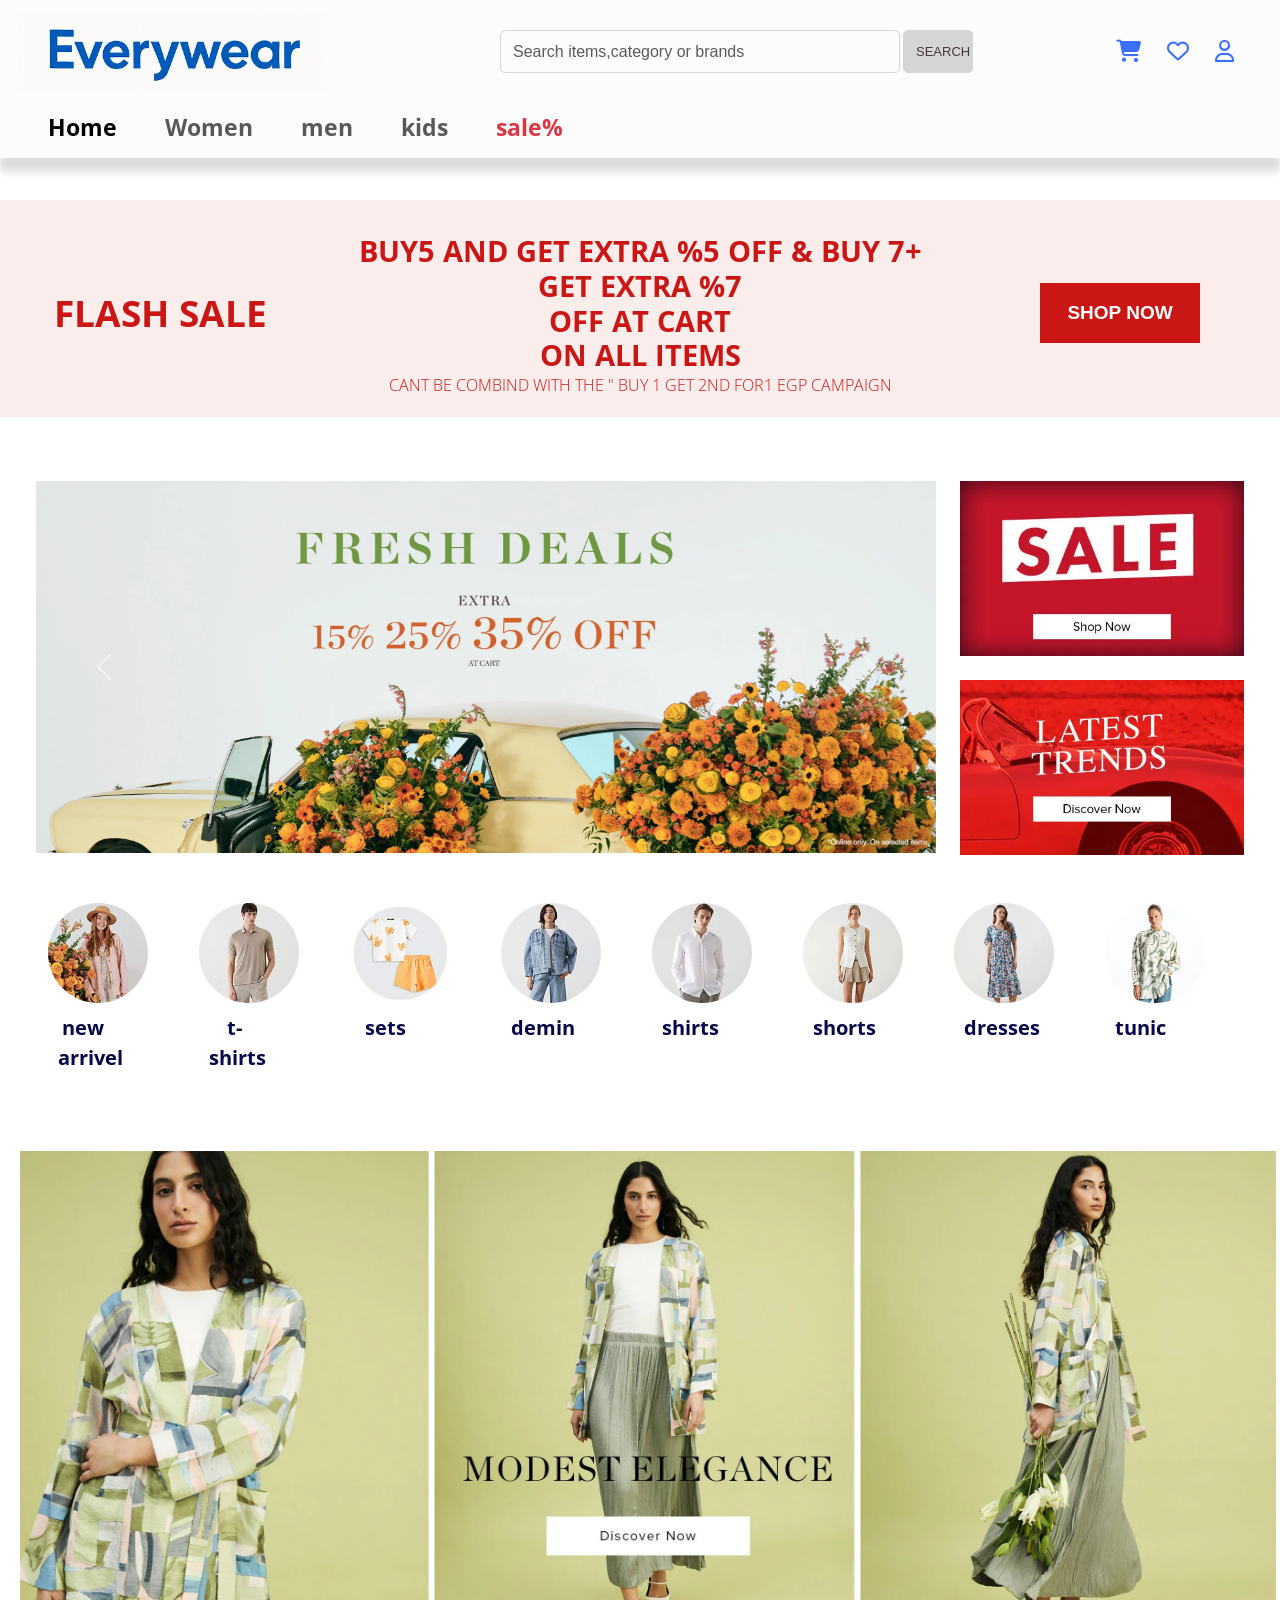
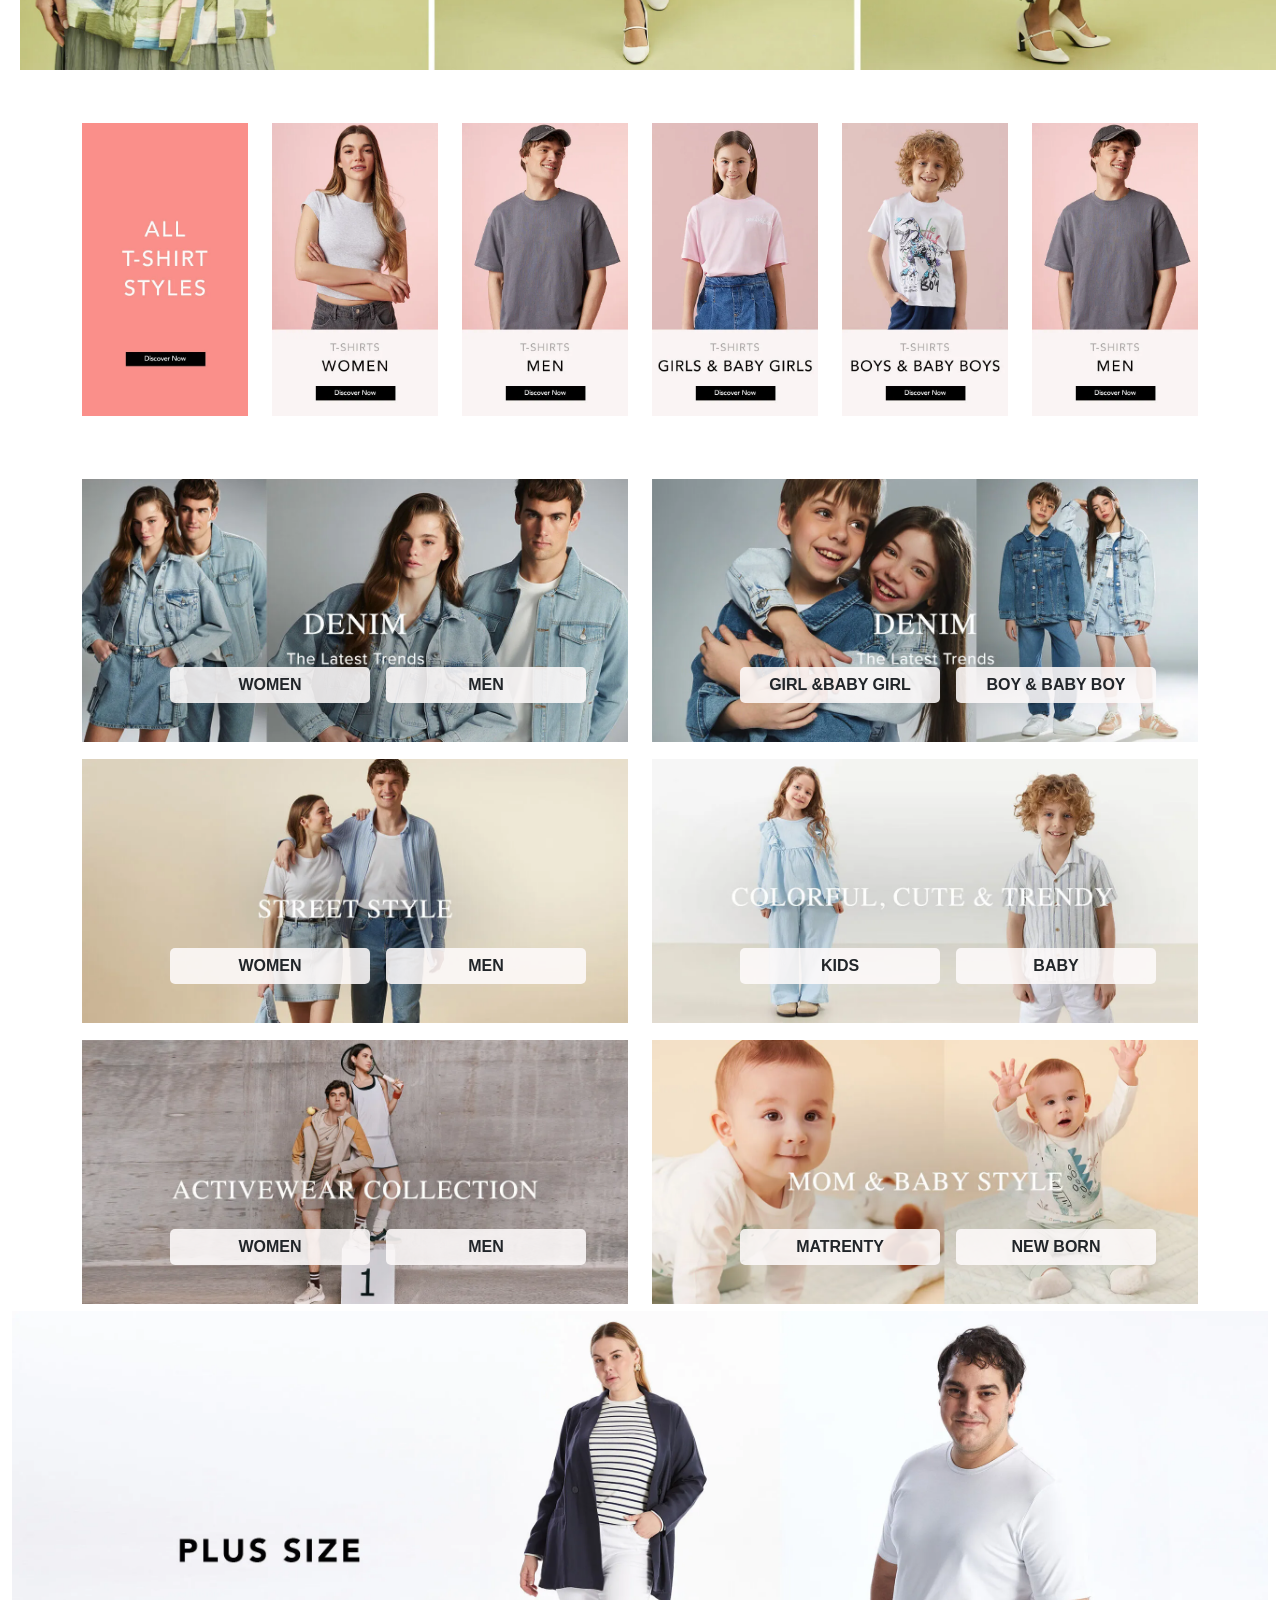
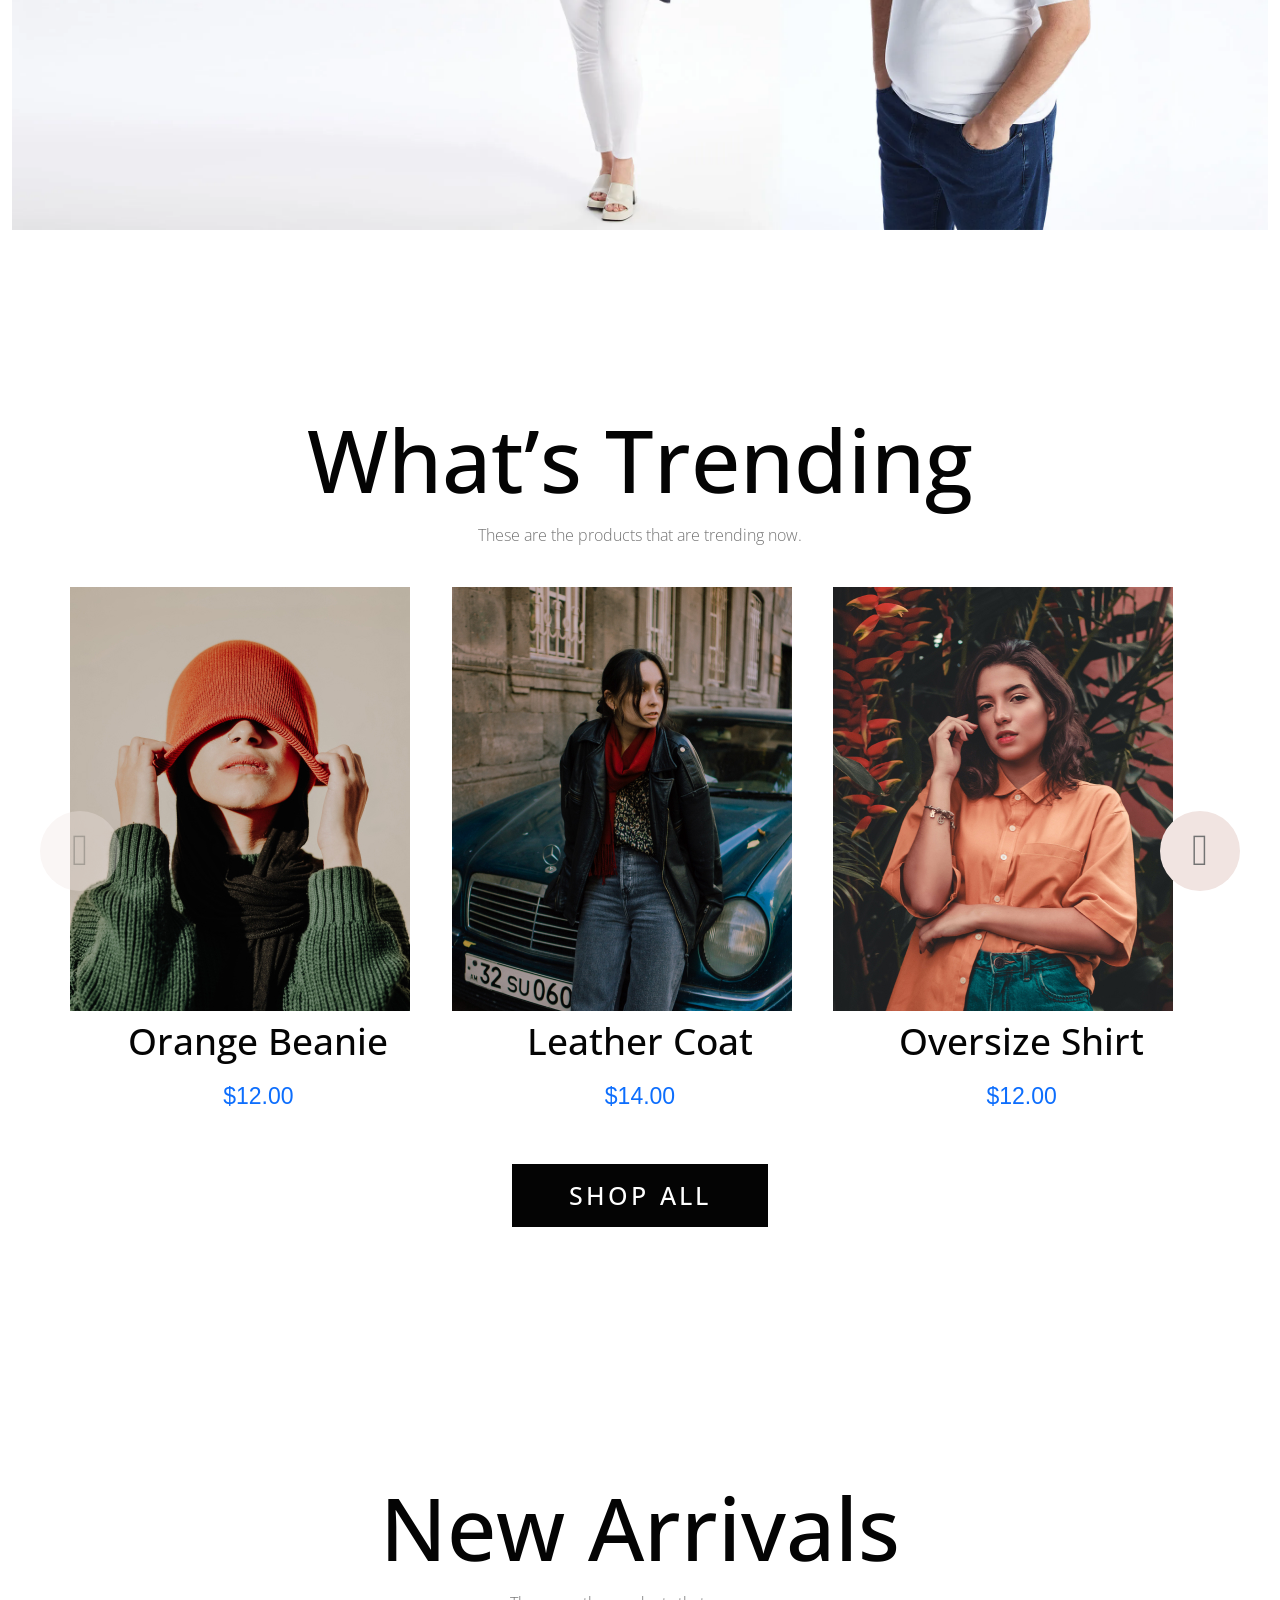
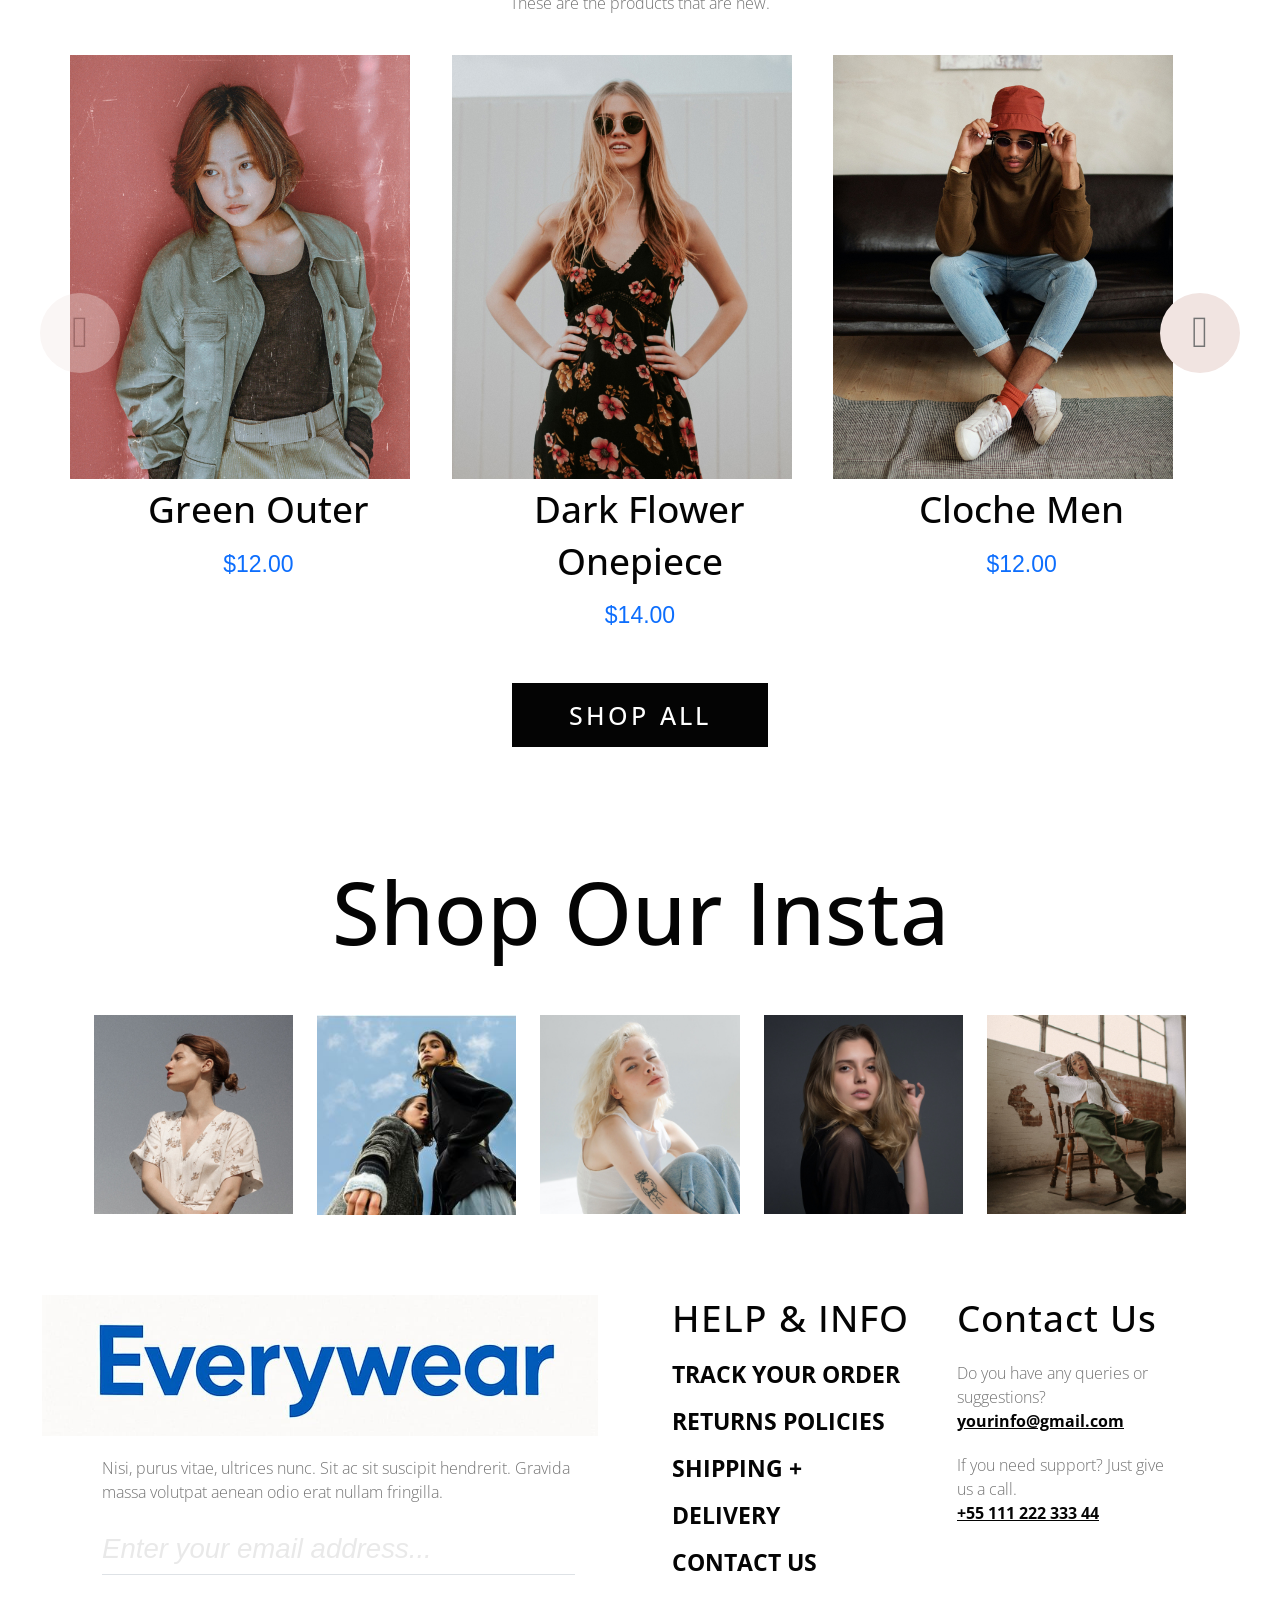
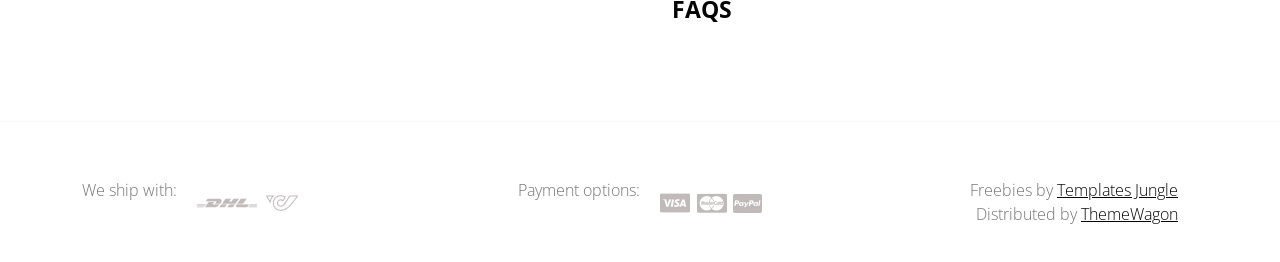
==== index.html @ fd51d0a9 "update" ====
<!DOCTYPE html>
<html lang="en">

<head>
  <title>Fashion Store</title>
  <meta charset="utf-8">
  <meta http-equiv="X-UA-Compatible" content="IE=edge">
  <meta name="viewport" content="width=device-width, initial-scale=1.0">
  <meta name="format-detection" content="telephone=no">
  <meta name="apple-mobile-web-app-capable" content="yes">
  <meta name="author" content="">
  <meta name="keywords" content="">
  <meta name="description" content="">
  <link rel="stylesheet" type="text/css" href="css/normalize.css">



  <link rel="stylesheet" type="text/css" href="css/vendor.css">
  <!--Bootstrap ================================================== -->
  <link href="https://cdn.jsdelivr.net/npm/bootstrap@5.3.0-alpha3/dist/css/bootstrap.min.css" rel="stylesheet"
    integrity="sha384-KK94CHFLLe+nY2dmCWGMq91rCGa5gtU4mk92HdvYe+M/SXH301p5ILy+dN9+nJOZ" crossorigin="anonymous">

  <link rel="stylesheet" type="text/css" href="style.css">
  <link rel="stylesheet" href="https://cdn.jsdelivr.net/npm/swiper@9/swiper-bundle.min.css" />
  <link rel="preconnect" href="https://fonts.googleapis.com">
  <link rel="preconnect" href="https://fonts.gstatic.com" crossorigin>
  <link href="https://fonts.googleapis.com/css?family=Noto%20Sans%20Georgian" rel="stylesheet">
  <link
    href="https://fonts.googleapis.com/css2?family=Open+Sans:ital,wght@0,400;0,600;0;1,400;1,600;1,&amp;display=swap"
    rel="stylesheet">
  <link rel="stylesheet" href="https://cdnjs.cloudflare.com/ajax/libs/font-awesome/6.4.0/css/all.min.css">
</head>

<body class="hompage bg-light">
  <!-- header -->
  <header class="fixed-top">
    <div class="header container-fluid p-0  ">
      <nav class="navbar  navbar-expand-lg navbar-light bg-light-subtle  ps-3 pe-3">
        <div class="container-fluid">
          <a class="navbar-brand w-25" href="index.html">
            <div class="logo   w-100 h-100">
              <img src="images/noralogo.jpeg" alt="">
            </div>
          </a>
          <form class=" d-none d-lg-flex">

            <input class="form-control me-5" type="search" placeholder="Search items,category or brands"
              aria-label="Search">
            <button class="btn search-btn" type="submit">Search</button>
          </form>
          <div class="d-flex icons-nav">
              <button class="btn" type="button">
                <i class="fa-solid fa-cart-shopping"></i></button>
              <button class="btn" type="button">
                <i class="fa-regular fa-heart"></i></button>
              <button class="btn" type="button">
                <i class="fa-regular fa-user"></i></button>
            </div>
        </div>
      </nav>
      <nav class="navbar navbar-expand-lg navbar-light bg-light-subtle pt-0 ps-4 shado">
        <div class="container-fluid">
          <button class="navbar-toggler" type="button" data-bs-toggle="collapse" data-bs-target="#navbarScroll"
            aria-controls="navbarScroll" aria-expanded="false" aria-label="Toggle navigation">
            <span class="navbar-toggler-icon"></span>
          </button>
          <div class="collapse navbar-collapse" id="navbarScroll">
            <ul class="navbar-nav ms-1 me-auto my-2 my-lg-0" style="--bs-scroll-height: 100px;">
              <li class="nav-item">
                <a class="nav-link active" aria-current="page" href="index.html">Home</a>
              </li>
              <li class="nav-item">
                <a class="nav-link" href="#">Women</a>
              </li>
              <li class="nav-item">
                <a class="nav-link" href="#">men</a>
              </li>
              <li class="nav-item">
                <a class="nav-link" href="#" tabindex="-1" aria-disabled="true">kids</a>
              </li>
              <li class="nav-item">
                <a class="nav-link text-danger" href="#">sale%</a>
              </li>
            </ul>
            </div>
            </div>
           
            
             </nav>
    </div>
  </header>
  <!-- br nav -->
  <!-- <div class="container-fluid d-flex p-4 pt-5 bg-light  "> </div> -->
  <!-- sale -->
  <section class="sale-section d-flex  ">
    <div class="container-fluid  text-danger justify-content-center  ">
      <div class="row ">
        <div class=" text-center  d-flex justify-content-center align-items-center col-md-3 col-sm-12">
          <h3 class="red fw-bold">FLASH SALE</h3>
        </div>
        <div class="text-center red text-uppercase   col-md-6 col-sm-12 text-sale">

          <p class="p-sale pt-4">buy5 and get extra %5 off & buy 7+ get extra %7 </p>
          <p class="p-sale">off at cart</p>
          <p class="p-sale">on all items</p>
          <p>cant be combind with the " buy 1 get 2nd for1 egp campaign</p>
        </div>
        <div class=" text-center d-flex justify-content-center  col-md-3 col-sm-12">
          <div class="d-flex align-items-center text-uppercase ">
            <button class="btn btn-sale width-25">shop now</button>
          </div>
        </div>
      </div>
    </div>
    </div>
  </section>
  <!-- br nav -->
  <div class="container-fluid d-flex p-4 pt-3 bg-light  "> </div>

  <!-- sale section -->
  <section class="m-4">
    <div class="container-fluid d-flex  justify-content-center">
      <div class="row">
        <div class="col-md-9 ">
          <div id="carouselExampleControls" class="carousel slide" data-bs-ride="carousel">
            <div class="carousel-inner">
              <div class="carousel-item active ">
                <img src="images/nora-sale.webp" class="d-block w-100 cover-sale" alt="...">
              </div>
              <div class="carousel-item">
                <img src="images/nora-sale-slider.webp" class="d-block w-100" alt="...">
              </div>
              <!-- 1 -->
              <div class="carousel-item">
                <img src="images/nora-slide-cover2.webp" class="d-block w-100" alt="...">
              </div>
              <div class="carousel-item">
                <img src="images/nora-slide-cover3.webp" class="d-block w-100" alt="...">
              </div>
              <div class="carousel-item">
                <img src="images/nora-slide-cover4.webp" class="d-block w-100" alt="...">
              </div>
              <div class="carousel-item">
                <img src="images/nora-slide-cover5.webp" class="d-block w-100" alt="...">
              </div>
              <div class="carousel-item">
                <img src="images/nora-slide-cover.webp" class="d-block w-100" alt="...">
              </div>
              <div class="carousel-item">
                <img src="images/nora-sale-slider.webp" class="d-block w-100" alt="...">
              </div>
              <!-- 1 -->
              <div class="carousel-item">
                <img src="images/nora-slider-sale3.webp" class="d-block w-100" alt="...">
              </div>
            </div>
            <button class="carousel-control-prev" type="button" data-bs-target="#carouselExampleControls"
              data-bs-slide="prev">
              <span class="carousel-control-prev-icon" aria-hidden="true"></span>
              <span class="visually-hidden">Previous</span>
            </button>
            <button class="carousel-control-next" type="button" data-bs-target="#carouselExampleControls"
              data-bs-slide="next">
              <span class="carousel-control-next-icon" aria-hidden="true"></span>
              <span class="visually-hidden">Next</span>
            </button>
          </div>
        </div>
        <div class="col-md-3">
          <div class="image-sale mb-4">
            <img src="images/nora-sale1.webp" alt="">
          </div>
          <div class="image-sale mt-3">
            <img src="images/nora-sale2.webp" alt="">
          </div>
        </div>
      </div>
    </div>
  </section>

  <!-- round section -->
  <section class="m-5">
    <div class="row sale-cover">
      <div class="col">
        <img src="images/new-arrival.webp" alt="">
        <p>new arrivel</p>
      </div>
      <div class="col"> <img src="images/t-shirts.webp" alt="">
        <p>t-shirts</p>
      </div>
      <div class="col"> <img src="images/sets.webp" alt="">
        <p>sets</p>
      </div>
      <div class="col"> <img src="images/demin.webp" alt="">
        <p>demin</p>
      </div>
      <div class="col"> <img src="images/shirts.webp" alt="">
        <p>shirts</p>
      </div>
      <div class="col"> <img src="images/shorts.webp" alt="">
        <p>shorts</p>
      </div>
      <div class="col"> <img src="images/dresses.webp" alt="">
        <p>dresses</p>
      </div>
      <div class="col"> <img src="images/tunics.webp" alt="">
        <p>tunic</p>
      </div>
    </div>

  </section>
  <!-- green section -->
  <div class="container-fluid m-2 ">
    <img src="images/green-girl.webp" alt="">
  </div>
  <!-- pink section -->
  <section class=" d-flex justify-content-center  m-5 mb-5 pink-section ">
    <div class="container justify-content-center ">
      <div class="row">
        <div class="col-lg-2 col-sm-6 ">
          <img src="images/pink1.webp" class="img-fluid" alt="image">
        </div>
        <div class="col-lg-2 col-sm-6 ">
          <img src="images/pink2.webp" class="img-fluid" alt="image">
        </div>

        <div class="col-lg-2 col-sm-6 ">
          <img src="images/pink3.webp" class="img-fluid" alt="image">
        </div>

        <div class="col-lg-2 col-sm-6 ">
          <img src="images/pink4.webp" class="img-fluid" alt="image">
        </div>

        <div class="col-lg-2 col-sm-6 ">
          <img src="images/pink5.webp" class="img-fluid" alt="image">
        </div>
        <div class="col-lg-2 col-sm-6 ">
          <img src="images/pink3.webp" class="img-fluid" alt="image">
        </div>
      </div>
    </div>
  </section>
  <!-- blue section -->
  <section class="blue">
    <div class="container">
      <div class="row">
        <div class="col-lg-6 col-md-12   ">

          <div class=" text-center justify-content-center ">
            <img src="images/blue.webp" alt="">
            <div class="d-flex text-center justify-content-center blue-btn ">
              <button class="btn m-2 text-dark btn-primary">women</button>
              <button class="btn m-2 text-dark btn-primary">men</button>
            </div>
          </div>
          <div class=" text-center justify-content-center ">
            <img src="images/blue3.webp" alt="">
            <div class="d-flex text-center justify-content-center blue-btn ">
              <button class="btn m-2 text-dark btn-primary">women</button>
              <button class="btn m-2 text-dark btn-primary">men</button>
            </div>
          </div>
          <div class=" text-center justify-content-center ">
            <img src="images/blue5.webp" alt="">
            <div class="d-flex text-center justify-content-center blue-btn ">
              <button class="btn m-2 text-dark btn-primary">women</button>
              <button class="btn m-2 text-dark btn-primary">men</button>
            </div>
          </div>
        </div>
        <div class="col-lg-6 col-md-12 ">
          <div class=" text-center justify-content-center ">
            <img src="images/blue2.webp" alt="">
            <div class="d-flex text-center justify-content-center blue-btn ">
              <button class="btn m-2 text-dark btn-primary">girl &baby girl</button>
              <button class="btn m-2 text-dark btn-primary">boy & baby boy</button>
            </div>
          </div>
          <div class=" text-center justify-content-center ">
            <img src="images/blue4.webp" alt="">
            <div class="d-flex text-center justify-content-center blue-btn ">
              <button class="btn m-2 text-dark btn-primary">kids</button>
              <button class="btn m-2 text-dark btn-primary">baby</button>
            </div>
          </div>
          <div class=" text-center justify-content-center ">
            <img src="images/blue6.webp" alt="">
            <div class="d-flex text-center justify-content-center blue-btn ">
              <button class="btn m-2 text-dark btn-primary">matrenty</button>
              <button class="btn m-2 text-dark btn-primary">new born</button>
            </div>
          </div>
        </div>
      </div>
    </div>
  </section>

  <!-- section 1 -->
  <section>
    <div class="container-fluid">
      <img src="images/nora-slide-cover3.webp" alt="">
    </div>
  </section>
  <!-- section 2 -->


  <!-- section 3 -->
  <section id="fashion-trending" class="product-store padding-large position-relative overflow-hidden">
    <div class="container mb-5">
      <div class="section-header text-center">
        <h2 class="section-title">What’s trending</h2>
        <p>These are the products that are trending now.</p>
      </div>
      <div class="row">
        <div class="swiper product-swiper">
          <div class="swiper-wrapper">
            <div class="swiper-slide">
              <div class="product-item position-relative">
                <div class="image-holder">
                  <img src="images/product-item1.jpg" alt="product-item" class="product-image">
                </div>
                <div class="cart-concern">
                  <div class="cart-button d-flex flex-wrap">
                    <div class="btn-left">
                      <a href="#" class="btn btn-medium btn-light">Add to Cart</a>
                    </div>
                    <button type="button" class="btn btn-light wishlist-btn">
                      <i class="icon icon-like"></i>
                    </button>
                    <button type="button" class="btn btn-light view-btn d-flex">
                      <i class="icon icon-crop"></i>
                    </button>
                  </div>
                </div>
                <div class="product-detail text-center">
                  <h3 class="product-title">
                    <a href="#">Orange beanie</a>
                  </h3>
                  <span class="item-price text-primary">$12.00</span>
                </div>
              </div>
            </div>
            <div class="swiper-slide">
              <div class="product-item position-relative">
                <div class="image-holder">
                  <img src="images/product-item2.jpg" alt="product-item" class="product-image">
                </div>
                <div class="cart-concern">
                  <div class="cart-button d-flex flex-wrap">
                    <div class="btn-left">
                      <a href="#" class="btn btn-medium btn-light">Add to Cart</a>
                    </div>
                    <button type="button" class="btn btn-light wishlist-btn">
                      <i class="icon icon-like"></i>
                    </button>
                    <button type="button" class="btn btn-light view-btn d-flex">
                      <i class="icon icon-crop"></i>
                    </button>
                  </div>
                </div>
                <div class="product-detail text-center">
                  <h3 class="product-title">
                    <a href="#">leather coat</a>
                  </h3>
                  <span class="item-price text-primary">$14.00</span>
                </div>
              </div>
            </div>
            <div class="swiper-slide">
              <div class="product-item position-relative">
                <div class="image-holder">
                  <img src="images/product-item3.jpg" alt="product-item" class="product-image">
                </div>
                <div class="cart-concern">
                  <div class="cart-button d-flex flex-wrap">
                    <div class="btn-left">
                      <a href="#" class="btn btn-medium btn-light">Add to Cart</a>
                    </div>
                    <button type="button" class="btn btn-light wishlist-btn">
                      <i class="icon icon-like"></i>
                    </button>
                    <button type="button" class="btn btn-light view-btn d-flex">
                      <i class="icon icon-crop"></i>
                    </button>
                  </div>
                </div>
                <div class="product-detail text-center">
                  <h3 class="product-title">
                    <a href="#">Oversize shirt</a>
                  </h3>
                  <span class="item-price text-primary">$12.00</span>
                </div>
              </div>
            </div>
            <div class="swiper-slide">
              <div class="product-item position-relative">
                <div class="image-holder">
                  <img src="images/product-item4.jpg" alt="product-item" class="product-image">
                </div>
                <div class="cart-concern">
                  <div class="cart-button d-flex flex-wrap">
                    <div class="btn-left">
                      <a href="#" class="btn btn-medium btn-light">Add to Cart</a>
                    </div>
                    <button type="button" class="btn btn-light wishlist-btn">
                      <i class="icon icon-like"></i>
                    </button>
                    <button type="button" class="btn btn-light view-btn d-flex">
                      <i class="icon icon-crop"></i>
                    </button>
                  </div>
                </div>
                <div class="product-detail text-center">
                  <h3 class="product-title">
                    <a href="#">Flora print dress</a>
                  </h3>
                  <span class="item-price text-primary">$14.00</span>
                </div>
              </div>
            </div>
            <div class="swiper-slide">
              <div class="product-item position-relative">
                <div class="image-holder">
                  <img src="images/product-item5.jpg" alt="product-item" class="product-image">
                </div>
                <div class="cart-concern">
                  <div class="cart-button d-flex flex-wrap">
                    <div class="btn-left">
                      <a href="#" class="btn btn-medium btn-light">Add to Cart</a>
                    </div>
                    <button type="button" class="btn btn-light wishlist-btn">
                      <i class="icon icon-like"></i>
                    </button>
                    <button type="button" class="btn btn-light view-btn d-flex">
                      <i class="icon icon-crop"></i>
                    </button>
                  </div>
                </div>
                <div class="product-detail text-center">
                  <h3 class="product-title">
                    <a href="#">Green outer</a>
                  </h3>
                  <span class="item-price text-primary">$16.00</span>
                </div>
              </div>
            </div>
          </div>
        </div>
        <div class="swiper-button swiper-button-next"></div>
        <div class="swiper-button swiper-button-prev"></div>
        <div class="btn-center">
          <a href="shop.html" class="btn btn-medium btn-black">Shop All</a>
        </div>
      </div>
    </div>
    <div class="swiper-pagination"></div>
  </section>

  <section id="new-arrivals" class="product-store  position-relative overflow-hidden">
    <div class="container mt-5 mb-5">
      <div class="section-header text-center">
        <h2 class="section-title">New Arrivals</h2>
        <p>These are the products that are new.</p>
      </div>
      <div class="row">
        <div class="swiper product-swiper">
          <div class="swiper-wrapper">
            <div class="swiper-slide">
              <div class="product-item position-relative">
                <div class="image-holder">
                  <img src="images/product-item5.jpg" alt="product-item" class="product-image">
                </div>
                <div class="cart-concern">
                  <div class="cart-button d-flex flex-wrap">
                    <div class="btn-left">
                      <a href="#" class="btn btn-medium btn-light">Add to Cart</a>
                    </div>
                    <button type="button" class="btn btn-light wishlist-btn">
                      <i class="icon icon-like"></i>
                    </button>
                    <button type="button" class="btn btn-light view-btn 
                          d-flex">
                      <i class="icon icon-crop"></i>
                    </button>
                  </div>
                </div>
                <div class="product-detail text-center">
                  <h3 class="product-title">
                    <a href="#">Green Outer</a>
                  </h3>
                  <span class="item-price text-primary">$12.00</span>
                </div>
              </div>
            </div>
            <div class="swiper-slide">
              <div class="product-item position-relative">
                <div class="image-holder">
                  <img src="images/product-item6.jpg" alt="product-item" class="product-image">
                </div>
                <div class="cart-concern">
                  <div class="cart-button d-flex flex-wrap">
                    <div class="btn-left">
                      <a href="#" class="btn btn-medium btn-light">Add to Cart</a>
                    </div>
                    <button type="button" class="btn btn-light wishlist-btn">
                      <i class="icon icon-like"></i>
                    </button>
                    <button type="button" class="btn btn-light view-btn 
                          d-flex">
                      <i class="icon icon-crop"></i>
                    </button>
                  </div>
                </div>
                <div class="product-detail text-center">
                  <h3 class="product-title">
                    <a href="#">Dark Flower Onepiece</a>
                  </h3>
                  <span class="item-price text-primary">$14.00</span>
                </div>
              </div>
            </div>
            <div class="swiper-slide">
              <div class="product-item position-relative">
                <div class="image-holder">
                  <img src="images/product-item7.jpg" alt="product-item" class="product-image">
                </div>
                <div class="cart-concern">
                  <div class="cart-button d-flex flex-wrap">
                    <div class="btn-left">
                      <a href="#" class="btn btn-medium btn-light">Add to Cart</a>
                    </div>
                    <button type="button" class="btn btn-light wishlist-btn">
                      <i class="icon icon-like"></i>
                    </button>
                    <button type="button" class="btn btn-light view-btn 
                          d-flex">
                      <i class="icon icon-crop"></i>
                    </button>
                  </div>
                </div>
                <div class="product-detail text-center">
                  <h3 class="product-title">
                    <a href="#">Cloche Men</a>
                  </h3>
                  <span class="item-price text-primary">$12.00</span>
                </div>
              </div>
            </div>
            <div class="swiper-slide">
              <div class="product-item position-relative">
                <div class="image-holder">
                  <img src="images/product-item8.jpg" alt="product-item" class="product-image">
                </div>
                <div class="cart-concern">
                  <div class="cart-button d-flex flex-wrap">
                    <div class="btn-left">
                      <a href="#" class="btn btn-medium btn-light">Add to Cart</a>
                    </div>
                    <button type="button" class="btn btn-light wishlist-btn">
                      <i class="icon icon-like"></i>
                    </button>
                    <button type="button" class="btn btn-light view-btn 
                          d-flex">
                      <i class="icon icon-crop"></i>
                    </button>
                  </div>
                </div>
                <div class="product-detail text-center">
                  <h3 class="product-title">
                    <a href="#">Rawcut Outer</a>
                  </h3>
                  <span class="item-price text-primary">$14.00</span>
                </div>
              </div>
            </div>
            <div class="swiper-slide">
              <div class="product-item position-relative">
                <div class="image-holder">
                  <img src="images/product-item5.jpg" alt="product-item" class="product-image">
                </div>
                <div class="cart-concern">
                  <div class="cart-button d-flex flex-wrap">
                    <div class="btn-left">
                      <a href="#" class="btn btn-medium btn-light">Add to Cart</a>
                    </div>
                    <button type="button" class="btn btn-light wishlist-btn">
                      <i class="icon icon-like"></i>
                    </button>
                    <button type="button" class="btn btn-light view-btn 
                          d-flex">
                      <i class="icon icon-crop"></i>
                    </button>
                  </div>
                </div>
                <div class="product-detail text-center">
                  <h3 class="product-title">
                    <a href="#">Green outer</a>
                  </h3>
                  <span class="item-price text-primary">$16.00</span>
                </div>
              </div>
            </div>
          </div>
        </div>
        <div class="swiper-button swiper-button-next"></div>
        <div class="swiper-button swiper-button-prev"></div>
        <div class="btn-center">
          <a href="#" class="btn btn-medium btn-black">Shop All</a>
        </div>
      </div>
    </div>
    <div class="swiper-pagination1"></div>
  </section>
  <section id="instagram" class="overflow-hidden">
    <div class="container mt-5">
      <div class="row">
        <div class="section-header text-center">
          <h2 class="section-title">Shop our insta</h2>
        </div>
        <div class="row d-flex flex-wrap m-auto">
          <figure class=" col instagram-item magnific position-relative">
            <a href="#" class="">
              <img src="images/insta-item1.jpg" alt="instagram" class="insta-image">
              <div class="icon-overlay d-flex justify-content-center">
                <i class="icon icon-instagram1"></i>
              </div>
            </a>
          </figure>
          <figure class=" col instagram-item magnific position-relative">
            <a href="#" class="">
              <img src="images/insta-item2.JPG" alt="instagram" class="insta-image">
              <div class="icon-overlay d-flex justify-content-center">
                <i class="icon icon-instagram1"></i>
              </div>
            </a>
          </figure>
          <figure class=" col instagram-item magnific position-relative">
            <a href="#" class="">
              <img src="images/insta-item3.jpg" alt="instagram" class="insta-image">
              <div class="icon-overlay d-flex justify-content-center">
                <i class="icon icon-instagram1"></i>
              </div>
            </a>
          </figure>
          <figure class=" col instagram-item magnific position-relative">
            <a href="#" class="">
              <img src="images/insta-item4.jpg" alt="instagram" class="insta-image">
              <div class="icon-overlay d-flex justify-content-center">
                <i class="icon icon-instagram1"></i>
              </div>
            </a>
          </figure>
          <figure class=" col instagram-item magnific position-relative">
            <a href="#" class="">
              <img src="images/insta-item5.jpg" alt="instagram" class="insta-image">
              <div class="icon-overlay d-flex justify-content-center">
                <i class="icon icon-instagram1"></i>
              </div>
            </a>
          </figure>
        </div>
      </div>
    </div>
  </section>
  <footer id="footer" class="overflow-hidden">
    <div class="container mt-5">
      <div class="row">
        <div class="footer-top-area">
          <div class="row d-flex flex-wrap justify-content-between">
            <div class="col-lg-6 col-sm-6">
              <div class="footer-menu menu-001">
                <div class=" logo-footer">
                  <img src="images/noralogo.jpeg" class=" logo-footer" alt="logo">
                </div>
                <p>Nisi, purus vitae, ultrices nunc. Sit ac sit suscipit hendrerit. Gravida massa volutpat aenean odio
                  erat nullam fringilla.</p>
                <div
                  class="newsletter-button d-flex flex-wrap align-items-center justify-content-between border-bottom widget-menu">
                  <input type="text" name="Subscribe" placeholder="Enter your email address...">
                  <a href="#">
                    <i class="icon icon-send"></i>
                  </a>
                </div>
                <div class="social-links">
                  <ul class="d-flex list-unstyled">
                    <li>
                      <a href="#">
                        <i class="icon icon-facebook"></i>
                      </a>
                    </li>
                    <li>
                      <a href="#">
                        <i class="icon icon-twitter"></i>
                      </a>
                    </li>
                    <li>
                      <a href="#">
                        <i class="icon icon-instagram1"></i>
                      </a>
                    </li>
                    <li>
                      <a href="#">
                        <i class="icon icon-youtube"></i>
                      </a>
                    </li>
                    <li>
                      <a href="#">
                        <i class="icon icon-behance"></i>
                      </a>
                    </li>
                  </ul>
                </div>
              </div>
            </div>
            <div class="col-lg-3 col-sm-6">
              <div class="footer-menu text-uppercase menu-003">
                <h5 class="widget-title">Help & Info</h5>
                <ul class="menu-list list-unstyled">
                  <li class="menu-item">
                    <a href="#">Track Your Order</a>
                  </li>
                  <li class="menu-item">
                    <a href="#">Returns Policies</a>
                  </li>
                  <li class="menu-item">
                    <a href="#">Shipping + Delivery</a>
                  </li>
                  <li class="menu-item">
                    <a href="#">Contact Us</a>
                  </li>
                  <li class="menu-item">
                    <a href="#">Faqs</a>
                  </li>
                </ul>
              </div>
            </div>
            <div class="col-lg-3 col-sm-6">
              <div class="footer-menu contact-item menu-004">
                <h5 class="widget-title">Contact Us</h5>
                <p>Do you have any queries or suggestions? <a href="mailto:">yourinfo@gmail.com</a>
                </p>
                <p>If you need support? Just give us a call. <a href="">+55 111 222 333 44</a>
                </p>
              </div>
            </div>
          </div>
        </div>
      </div>
    </div>
    <hr>
  </footer>
  <div id="footer-bottom">
    <div class="container">
      <div class="row d-flex flex-wrap justify-content-between mb-3">
        <div class="col-md-4 col-sm-6">
          <div class="Shipping d-flex">
            <p>We ship with:</p>
            <div class="card-wrap">
              <img src="images/dhl.png" alt="visa">
              <img src="images/shippingcard.png" alt="mastercard">
            </div>
          </div>
        </div>
        <div class="col-md-4 col-sm-6">
          <div class="payment-method d-flex justify-content-md-center">
            <p>Payment options:</p>
            <div class="card-wrap">
              <img src="images/visa.jpg" alt="visa">
              <img src="images/mastercard.jpg" alt="mastercard">
              <img src="images/paypal.jpg" alt="paypal">
            </div>
          </div>
        </div>
        <div class="col-md-4 col-sm-6">
          <div class="copyright text-md-end">
            <p>Freebies by <a href="https://templatesjungle.com/"> <u>Templates Jungle</u><br> </a> Distributed by <a
                href="https://themewagon.com"> <u>ThemeWagon</u></a>
            </p>
          </div>
        </div>
      </div>
    </div>
  </div>


  <!-- script ================================================== -->
  <script src="js/jquery-1.11.0.min.js"></script>
  <script src="js/plugins.js"></script>
  <script src="js/script.js"></script>

  <!-- Bootstarp script ================================================== -->
  <script src="https://cdn.jsdelivr.net/npm/bootstrap@5.3.0-alpha3/dist/js/bootstrap.bundle.min.js"
    integrity="sha384-ENjdO4Dr2bkBIFxQpeoTz1HIcje39Wm4jDKdf19U8gI4ddQ3GYNS7NTKfAdVQSZe"
    crossorigin="anonymous"></script>

  <!-- <script src="https://code.jquery.com/jquery-3.5.1.slim.min.js" integrity="sha384-DfXdz2htPH0lsSSs5nCTpuj/zy4C+OGpamoFVy38MVBnE+IbbVYUew+OrCXaRkfj" crossorigin="anonymous"></script> -->
  <!-- <script src="https://cdn.jsdelivr.net/npm/bootstrap@4.5.3/dist/js/bootstrap.bundle.min.js" integrity="sha384-ho+j7jyWK8fNQe+A12Hb8AhRq26LrZ/JpcUGGOn+Y7RsweNrtN/tE3MoK7ZeZDyx" crossorigin="anonymous"></script> -->

  <script src="https://cdn.jsdelivr.net/npm/swiper/swiper-bundle.min.js"></script>


</body>

</html>
---- style.css ----
/*
Theme Name: Swanky Fashion Store
Theme URI: https://mokshastudio.com/
Author: 
Author URI: https://mokshastudio.com/
Description: Swanky Fashion Store is specially designed product packaged for Swanky Fashion Store by .
Version: 1.1
*/

/*--------------------------------------------------------------
This is main CSS file that contains custom style rules used in this template
--------------------------------------------------------------*/

/*------------------------------------*\
    Table of contents
\*------------------------------------*/

/*------------------------------------------------

CSS STRUCTURE:

1. VARIABLES

2. GENERAL TYPOGRAPHY
  2.1 General Styles
  2.2 Floating & Alignment
  2.3 Forms
  2.4 Lists
  2.5 Code
  2.6 Tables
  2.7 Spacing
  2.8 Utilities
  2.9 Misc
  2.10 Buttons
    - Button Sizes
    - Button Shapes
    - Button Color Scheme
    - Button Aligns
  2.11 Images
    - Image Hover Effects
  2.12 Section
    - Hero Section
    - Section Title
    - Section Paddings
    - Section Margins
    - Section Bg Colors
    - Content colors

3. EXTENDED TYPOGRAPHY
  3.1 Blockquote / Pullquote
  3.3 Text Highlights

4. CONTENT ELEMENTS
  4.1 Tabs
  4.2 Accordions
  4.3 Member Grid
  4.4 Product Grid

5. BLOG STYLES
  5.1 Blog Single Post
  5.2 About Author
  5.3 Comments List
  5.4 Comments Form

6. Grid Layout

7. SITE STRUCTURE
  7.1 Preloader
  7.2 Header
    - Logo
    - Header Menu
    - Nav Sidebar
  7.3 Billboard
  7.4 Icon Box Section
  7.5 Categories Section
  7.6 Feature Collection Section
  7.7 Special Ornaments Section
  7.8 About Us Section
  7.9 Special Offer Section
  7.10 Latest Blogs Section
  7.11 Testimonials Section
  7.12 Footer
    - Footer Top
    - Footer Bottom

    
/*--------------------------------------------------------------
/** 1. VARIABLES
--------------------------------------------------------------*/
:root {
  /* widths for rows and containers
     */
  --header-height: 160px;
  --header-height-min: 80px;
}

/* on mobile devices below 600px
 */
@media screen and (max-width: 600px) {
  :root {
    --header-height: 100px;
    --header-height-min: 80px;
  }
}

@media (min-width: 1400px) {

  .container,
  .container-lg,
  .container-md,
  .container-sm,
  .container-xl,
  .container-xxl {
    max-width: 1400px;
  }
}


/* Theme Colors */
:root {
  --accent-color: rgba(241, 228, 225, 1);
  --accent-dim-color: #E5D8D5;
  --accent-lighted-color: rgba(241, 228, 225, 0.5);
  --accent-lit-color: #F6ECEA;
  --dark-grey-color: #737373;
  --dark-color: #040404;
  --grey-color: #A9A09E;
  --light-color: #fff;
  --primary-color: #EC6C5A;
  --primary-lighted-color: rgba(246, 236, 234, 0.9);
  --swiper-theme-color: #EC6C5A !important;
}

/* Fonts */
:root {

  --body-font: "Open Sans", sans-serif;
  --heading-font: "Open Sans", sans-serif;
  ;
}


/*----------------------------------------------*/
/* 2 GENERAL TYPOGRAPHY */
/*----------------------------------------------*/

/* 2.1 General Styles
/*----------------------------------------------*/
*,
*::before,
*::after {
  -webkit-box-sizing: border-box;
  -moz-box-sizing: border-box;
  box-sizing: border-box;
}

html {
  box-sizing: border-box;
}

body {
  font-family: "Roboto", sans-serif;
  font-size: 23px;
  font-weight: lighter;
  line-height: 2;
  color: var(--dark-grey-color);
  margin: 0;
}

body.no-scroll {
  overflow: hidden;
}

a {
  color: var(--dark-color);
  text-decoration: none;
  transition: 0.3s color ease-out;
}

a.light {
  color: var(--light-color);
}

a:hover {
  text-decoration: none;
  color: blue;
}

ul,
ol {
  margin-top: 0;
  margin-bottom: 10px;
  margin-left: 0;
}

ul ul,
ol ul,
ul ol,
ol ol {
  margin-top: 5px;
  margin-bottom: 0;
}

ul li,
ol li {
  margin-bottom: 0px;
  outline: 0;
}

ul li.active a {
  color: var(--dark-color);
}

ul li:last-child,
ol li:last-child {
  margin-bottom: 0;
}

dl {
  margin-top: 0;
  margin-bottom: 2rem;
}

dt,
dd {
  line-height: 1.42857143;
}

dt {
  font-weight: bold;
}

dd {
  margin-left: 0;
}

button,
input,
select,
textarea {
  font-family: inherit;
  font-size: inherit;
  line-height: inherit;
  outline: 0;
}

figure {
  margin: 0;
}

img {
  display: inline-block;
  border: 0;
  max-width: 100%;
  height: auto;
  vertical-align: middle;
}

::selection {
  background: var(--primary-color);
  color: var(--light-color);
  text-shadow: none;
}

::-moz-selection {
  background: var(--primary-color);
  color: var(--light-color);
  text-shadow: none;
}

/* image align */
figure.align-right {
  margin: 30px 0 30px 30px;
}

/* Typography */
/*----------------------------------------------*/

h1,
.h1,
h2,
.h2,
h3,
.h3,
h4,
.h4,
h5,
.h5,
h6,
.h6 {
  font-family: var(--heading-font);
  color: var(--dark-color);
  line-height: 1.2;
}

h1.light,
.h1,
h2.light,
.h2,
h3.light,
.h3,
h4.light,
.h4,
h5.light,
.h5,
h6.light,
.h6 {
  color: var(--light-color);
}

h1,
h2,
h3 {
  margin: 25px 0;
  text-transform: capitalize;
}

h5,
h6 {
  letter-spacing: 1px;
}

h1,
.h1 {
  font-size: 3.5em;
  line-height: 1.4;
}

h2,
.h2 {
  font-size: 2.0em;
  line-height: 1.4;
}

h3,
.h3 {
  font-size: 1.6em;
  line-height: 1.4;
}

h4,
.h4 {
  font-size: 1.1em;
  line-height: 1.4;
}

h5,
.h5 {
  font-size: .83em;
  line-height: 1.25;
}

h6,
.h6 {
  font-size: .67em;
  line-height: 1.1;
}

h1 a,
h2 a,
h3 a,
h4 a,
h5 a,
h6 a {
  font-weight: inherit;
  color: inherit;
  text-decoration: none;
}

p {
  font-family: var(--body-font);
  font-size: 16px;
  line-height: 1.5;
  margin: 0 0 20px 0;
}

p.dark {
  color: var(--dark-color);
}

p.light {
  color: var(--light-color);
}

p:empty {
  display: none;
}

small {
  font-size: 85%;
}

mark {
  background-color: var(--grey-color);
  padding: 0.28rem;
}

dfn,
cite,
em,
i {
  font-style: italic;
}

::placeholder {
  color: rgba(232, 232, 232, 0.941);
}

/*----------------------------------------------*/
/* 2.1 Floating & Alignment */
/*----------------------------------------------*/
.align-left {
  float: left;
  text-align: left;
}

.align-right {
  float: right;
  text-align: right;
}

.align-center {
  display: block;
  margin-left: auto;
  margin-right: auto;
  text-align: center;
}

/**::after,*/
.container::after,
.row::after,
.clearfix::after {
  display: block;
  clear: both;
  content: "";
}

/** Text Align
--------------------------------------------------------------*/
.text-left {
  text-align: left;
}

.text-right {
  text-align: right;
}

.text-center {
  text-align: center;
}

.text-justify {
  text-align: justify;
}

.text-nowrap {
  white-space: nowrap;
}

.text-lead {
  font-size: 120%;
  line-height: 1.7em;
}

.text-lead strong {
  font-size: 115%;
  font-weight: 500;
}

.text-muted {
  color: var(--primary-color);
}



.text-hide {
  font: 0/0 a;
  color: transparent;
  text-shadow: none;
  background-color: transparent;
  border: 0;
}

/*------------------------------------------------
/* 2.3 Forms
–––––––––––––––––––––––––––––––––––––––––––––––––– */


.title-placeholder::placeholder {
  color: rgb(216, 216, 216);
}

input[type="email"],
input[type="number"],

input[type="text"],
input[type="tel"],
input[type="url"],
input[type="password"],
textarea,
select {
  height: 50px;
  padding: 6px 15px;
  background: transparent;
  border: 1px solid var(--dark-color);
  border-radius: 4px;
  box-shadow: none;
  box-sizing: border-box;
}

/* Removes awkward default styles on some inputs for iOS */
input[type="email"],
input[type="number"],
input[type="search"],
input[type="text"],
input[type="tel"],
input[type="url"],
input[type="password"],
textarea {
  -webkit-appearance: none;
  -moz-appearance: none;
  appearance: none;
}

textarea {
  min-height: 20px;
  padding-top: 6px;
  padding-bottom: 6px;
}

input[type="email"]:focus,
input[type="number"]:focus,
input[type="search"]:focus,
input[type="text"]:focus,
input[type="tel"]:focus,
input[type="url"]:focus,
input[type="password"]:focus,
textarea:focus,
select:focus {
  outline: 0;
}

label,
legend {
  display: block;
  margin-bottom: .5rem;
  font-weight: 600;
}

fieldset {
  padding: 0;
  border-width: 0;
}

input[type="checkbox"],
input[type="radio"] {
  display: inline;
}

label>.label-body {
  display: inline-block;
  margin-left: .5rem;
  font-weight: normal;
}

/*------------------------------------------------
/* 2.4 Lists
–––––––––––––––––––––––––––––––––––––––––––––––––– */
ul {
  list-style: circle inside;
}

ol {
  list-style: decimal inside;
}

ol,
ul {
  padding-left: 0;
  margin-top: 0;
}

ul ul,
ul ol,
ol ol,
ol ul {
  margin: 1.5rem 0 1.5rem 3rem;
  font-size: 90%;
}

li {
  margin-bottom: 1rem;
}

/*------------------------------------------------
/* 2.5 Code
–––––––––––––––––––––––––––––––––––––––––––––––––– */
code {
  padding: .2rem .5rem;
  margin: 0 .2rem;
  border-radius: 4px;
  background-color: var(--accent-color);
  color: var(--light-color);
}

pre>code {
  display: block;
  padding: 1rem 1.5rem;
  white-space: normal;
}

/*------------------------------------------------
/* 2.6 Tables
–––––––––––––––––––––––––––––––––––––––––––––––––– */
table {
  width: 100%;
}

th,
td {
  padding: 12px 15px;
  text-align: left;
}

th:first-child,
td:first-child {
  padding-left: 0;
}

th:last-child,
td:last-child {
  padding-right: 0;
}


/*------------------------------------------------
/* 2.7 Spacing
–––––––––––––––––––––––––––––––––––––––––––––––––– */
button,
.button {
  margin-bottom: 1rem;
}

input,
textarea,
select,
fieldset {
  margin-bottom: 1.5rem;
}

pre,
blockquote,
dl,
figure,
table {
  margin-bottom: 2rem;
}


/*------------------------------------------------
/* 2.8 Utilities
–––––––––––––––––––––––––––––––––––––––––––––––––– */
.u-full-width {
  width: 100%;
  box-sizing: border-box;
}

.u-max-full-width {
  max-width: 100%;
  box-sizing: border-box;
}

.u-pull-right {
  float: right;
}

.u-pull-left {
  float: left;
}

.list-icon i {
  margin-right: 10px;
}

.list-unstyled {
  list-style: none;
}

.txt-fx .letter {
  opacity: 0;
}

.text-uppercase {
  text-transform: uppercase;
}

.text-capitalize {
  text-transform: capitalize;
}

.overflow-hidden {
  overflow: hidden;
}

.hide {
  display: none !important;
}

/* position */
.position-relative {
  position: relative !important;
}

/* display flex utilities */
.d-flex {
  display: -ms-flexbox !important;
  display: flex !important;
}

.flex-wrap {
  -ms-flex-wrap: wrap !important;
  flex-wrap: wrap !important;
}

.justify-content-end {
  -ms-flex-pack: justify !important;
  justify-content: end !important;
}

.justify-content-center {
  -ms-flex-pack: justify !important;
  justify-content: center !important;
}

.justify-content-evenly {
  -ms-flex-pack: justify !important;
  justify-content: space-evenly !important;
}

.justify-content-between {
  -ms-flex-pack: justify !important;
  justify-content: space-between !important;
}

.flex-direction-column {
  flex-direction: column !important;
}

.align-items-center {
  -ms-flex-align: center !important;
  align-items: center !important;
}

.align-items-baseline {
  -ms-flex-align: baseline !important;
  align-items: baseline !important;
}

/* disable selction in section title */
.noselect {
  -webkit-touch-callout: none;
  /* iOS Safari */
  -webkit-user-select: none;
  /* Safari */
  -khtml-user-select: none;
  /* Konqueror HTML */
  -moz-user-select: none;
  /* Old versions of Firefox */
  -ms-user-select: none;
  /* Internet Explorer/Edge */
  user-select: none;
  /* Non-prefixed version, currently
                                  supported by Chrome, Edge, Opera and Firefox */
}

/*------------------------------------------------
/* 2.9 Misc
–––––––––––––––––––––––––––––––––––––––––––––––––– */
hr {
  margin-top: 3rem;
  margin-bottom: 3.5rem;
  border-width: 0;
  border-top: 1px solid #E1E1E1;
}

img.align-left {
  margin: 25px 25px 25px 0;
}

img.align-center {
  margin: 25px;
}

img.align-right {
  margin: 25px 0 25px 25px;
}

/*--------------------------------------------------------------
/** 2.10 Buttons
--------------------------------------------------------------*/

.btn {
  border-radius: 0px;
}

a.btn,
input[type="button"],
input[type="submit"],
input[type="reset"],
input[type="file"],
button {
  background-image: none;
  background: var(--dark-color);
  text-decoration: none !important;
  display: inline-block;
  position: relative;
  border: 2px solid transparent;
  border-radius: 0px;
  padding: 0.75em 1.5em;
  margin-top: 15px;
  font-family: var(--body-font);
  font-size: 25px;
  font-weight: 500;
  line-height: normal;
  text-align: center;
  text-transform: uppercase;
  color: var(--light-color);
  z-index: 1;
  cursor: pointer;
  white-space: nowrap;
  vertical-align: middle;
  -webkit-transition: all 0.3s ease-in;
  transition: all 0.3s ease-in;
  -ms-touch-action: manipulation;
  touch-action: manipulation;
  -webkit-user-select: none;
  -moz-user-select: none;
  -ms-user-select: none;
  user-select: none;
}

.btn:hover,
.btn:focus,
input[type="button"]:focus,
input[type="button"]:hover,
input[type="submit"]:focus,
input[type="submit"]:hover,
input[type="reset"]:focus,
input[type="reset"]:hover,
input[type="file"]:focus,
input[type="file"]:hover,
button:focus,
button:hover {
  text-decoration: none;
  outline: 0;
  border-color: transparent;
}

.light .btn:hover {
  color: blue;
}

.btn:last-child {
  margin-right: 0;
}

.btn:active,
.btn.btn-outline-light:active,
.btn.btn-outline-dark:active,
.btn.btn-outline-accent:active,
input[type="button"]:active,
input[type="submit"]:active,
input[type="reset"]:active,
input[type="file"]:active,
button:active {
  outline: 0;
  background-image: none;
  -webkit-box-shadow: inset 0 1px 3px rgba(0, 0, 0, 0.3);
  box-shadow: inset 0 1px 3px rgba(0, 0, 0, 0.3);
}

.btn.disabled,
.btn[disabled],
fieldset[disabled] .btn {
  cursor: not-allowed;
  opacity: 0.65;
  box-shadow: none;
}

a.btn.disabled,
fieldset[disabled] a.btn {
  pointer-events: none;
}

/* - Button Sizes
------------------------------------------------------------- */
.btn.btn-small {
  padding: 0.8em 1.8em;
  font-size: 0.65em;
  letter-spacing: 0.12em;
}

.btn.btn-medium {
  padding: 0.5em 2.2em;
  font-size: 1.1em;
  letter-spacing: 0.12em;
}

.btn.btn-large {
  padding: 0.8em 5.1em;
  font-size: 1.3em;
  letter-spacing: 0.12em;
}

/* - Button Shapes
------------------------------------------------------------- */
.btn.btn-rounded,
.btn.btn-rounded::after {
  border-radius: 6px;
}

.btn.btn-pill,
.btn.btn-pill::after {
  border-radius: 2em;
}

/* button outline */
.btn.btn-outline-dark,
.btn.btn-outline-light,
.btn.btn-outline-accent {
  background: transparent;
  text-shadow: none;
  box-shadow: none;
}

.btn.btn-outline-dark:hover::after,
.btn.btn-outline-light:hover::after {
  background-color: transparent;
}

.btn.btn-outline-dark {
  border-color: rgba(0, 0, 0, 1);
  color: var(--dark-color);
}

.btn.btn-outline-dark:hover {
  background: var(--dark-color);
  color: var(--light-color);
}

.btn.btn-outline-light {
  border-color: rgba(255, 255, 255, 0.5);
  color: var(--light-color);
}

.btn.btn-outline-light:hover {
  background: var(--primary-color);
  color: var(--light-color);
  border-color: var(--primary-color);
}

.btn.btn-outline-accent {
  background: transparent;
  border-color: var(--accent-color);
  color: var(--dark-color);
}

.btn.btn-outline-accent:hover {
  border-color: var(--dark-color);
  color: var(--dark-color) !important;
}

.btn.btn-full {
  display: block;
  margin: .85em 0;
  width: 100%;
  letter-spacing: 0.12em;
}

/* - Buttons Color Scheme
------------------------------------------------------------- */
.btn.btn-common {
  background: var(--dark-color);
  color: var(--light-color);
}

.btn.btn-common:hover {
  background: var(--light-color);
  color: var(--dark-color);
}

.btn.btn-accent {
  color: var(--light-color);
  background-color: var(--accent-color);
}

.btn.btn-accent:hover {
  color: var(--light-color) !important;
  background-color: var(--primary-color);
}

.btn.btn-black {
  background-color: var(--dark-color);
  color: var(--light-color);
}

.btn.btn-black:hover {
  background-color: var(--primary-color);
  color: var(--light-color);
}

.btn.btn-light {
  background-color: var(--light-color);
  color: var(--dark-color);
}

.btn.btn-light:hover {
  background-color: var(--primary-color);
  color: var(--light-color);
}

.btn.btn-primary {
  background: var(--primary-color);
  color: var(--light-color);
}

.btn.btn-primary:hover {
  background-color: var(--dark-color);
  color: var(--light-color);
}

/* - Buttons Aligns
------------------------------------------------------------- */
.btn-left {
  text-align: left;
  display: block;
}

.btn-center {
  text-align: center;
  display: block;
}

.btn-right {
  text-align: right;
  display: block;
}

/*----------------------------------------------*/
/* 3. Section */
/*-----------------------------------------------------------*/

/* Hero section
/*----------------------------------------------*/
.hero-section .hero-content {
  position: absolute;
  top: 0;
  bottom: 0;
  width: 100%;
}

.hero-section.style2 .hero-content {
  position: unset;
}

@media only screen and (max-width: 699px) {
  .hero-section.jarallax {
    min-height: 190px;
  }

  .hero-content h1.page-title {
    font-size: 3.1em;
    margin: 0;
  }
}

/*--- Section and Product Title
-----------------------------------------------*/
.section-header {
  margin-bottom: 40px;
}

h2.banner-title,
h1.page-title {
  font-size: 5.3em;
  font-weight: 500;
  line-height: 1em;
  letter-spacing: -0.02em;
}

h2.section-title {
  font-size: 3.8em;
  font-weight: 500;
  line-height: 1;
  color: var(--dark-color);
  margin-bottom: 20px;
}

h3.product-title {
  margin: 5px;
}

h3.post-title {
  margin: 10px 5px;
}

/* - Background Colors
--------------------------------------------------------------*/
.bg-accent {
  background-color: var(--accent-color) !important;
}

.bg-accent-light {
  background-color: var(--accent-lighted-color) !important;
}

.bg-light {
  background-color: var(--light-color) !important;
}

.bg-dark {
  background-color: var(--dark-color) !important;
}

/* - Content Colors
--------------------------------------------------------------*/
.content-light h1,
.content-light h2,
.content-light h3,
.content-light h4,
.content-light h5,
.content-light h6 {
  color: var(--light-color);
}

.primary-color h1,
.primary-color h2,
.primary-color h3,
.primary-color h4,
.primary-color h5,
.primary-color h6 {
  color: var(--primary-color);
}

.content-light a,
.content-light {
  color: blue;
}

.content-light a:hover {
  color: blue;
}

.content-light li.menu-item .icon {
  color: blue;
}

.content-dark h1,
.content-dark h2,
.content-dark h3,
.content-dark h4,
.content-dark h5,
.content-dark h6 {
  color: var(--dark-color);
}

.content-dark a,
.content-dark {
  color: var(--dark-color);
}

.content-dark a:hover {
  color: var(--dark-color);
}

.content-dark li.menu-item .icon {
  color: var(--dark-color);
}

/* - Content Border
--------------------------------------------------------------*/
table.border-bottom tr {
  border-bottom: 1px solid rgba(0, 0, 0, 0.3);
}

.content-light table.border-bottom tr {
  border-bottom: 1px solid rgba(255, 255, 255, 0.9);
}

.border-top {
  border-top: 1px solid rgba(0, 0, 0, 0.125);
}

.content-light .border-top,
.content-light.border-top {
  border-top: 1px solid rgba(255, 255, 255, 0.9);
}

.border-right {
  border-right: 1px solid rgba(0, 0, 0, 0.125);
}

.content-light .border-right,
.content-light.border-right {
  border-bottom: 1px solid rgba(255, 255, 255, 0.9);
}

.border-bottom {
  border-bottom: 1px solid rgba(0, 0, 0, 0.125);
}

.content-light .border-bottom,
.content-light.border-bottom {
  border-bottom: 1px solid rgba(255, 255, 255, 0.9);
}

.border-left {
  border-left: 1px solid rgba(0, 0, 0, 0.125);
}

.content-light .border-left,
.content-light.border-left {
  border-left: 1px solid rgba(255, 255, 255, 0.9);
}

/* - Content Border None
--------------------------------------------------------------*/
.no-border-top {
  border-top: none !important;
}

.no-border-right {
  border-right: none !important;
}

.no-border-bottom {
  border-bottom: none !important;
}

.no-border-left {
  border-left: none !important;
}

.no-border {
  border: none !important;
}

/*====================================================================*/
/* 4. EXTENDED TYPOGRAPHY */
/*====================================================================*/
/*----------------------------------------------*/
/* 4.1 Blockquote /Pullquote */
/*----------------------------------------------*/
.single-post .content p:first-child,
.quote blockquote,
blockquote,
.single-post .content blockquote p,
.pullquote-right,
.pullquote-left {
  font-family: var(--body-font);
  font-size: 1.7em;
  line-height: 1.4em;
  margin: 0 0 20px;
  padding: 20px;
}

.pullquote-right,
.pullquote-left {
  width: 40%;
}

blockquote cite {
  display: block;
  font-size: 0.8em;
  margin-top: 20px;
  font-style: italic;
}

.pullquote-left {
  float: left;
  margin: 20px 20px 20px 0;
}

.pullquote-right {
  float: right;
  margin: 20px 0 20px 20px;
}

/*----------------------------------------------*/
/* 4.3 Text Highlights */
/*----------------------------------------------*/
.highlight {
  background: var(--primary-color);
  color: var(--light-color);
  padding: 1px 5px;
}

/*----------------------------------------------*/
/* 4.4 Text Animation */
/*----------------------------------------------*/
.text-animation {
  overflow: hidden;
  white-space: pre-line;
  border-right: solid 5px rgba(255, 255, 255, .75);
}

/* Animation */
.text-animation {
  animation: animated-text 4s linear 1s 1 normal both,
    animated-cursor 600ms linear infinite;
}

/* text animation */
@keyframes animated-text {
  from {
    width: 0;
  }

  to {
    width: 650px;
  }
}

/* cursor animations */
@keyframes animated-cursor {
  from {
    border-right-color: rgba(255, 255, 255, .75);
  }

  to {
    border-right-color: transparent;
  }
}


/*====================================================================*/
/* 5. CONTENT ELEMENTS */
/*====================================================================*/

/*--------------------------------------------------------------
/** 5.1 General Tabs
--------------------------------------------------------------*/

/* Dropdown */
.dropdown-menu {
  --bs-dropdown-border-radius: 0;
  --bs-dropdown-border-width: 0;
}

.dropdown-item {
  --bs-dropdown-item-padding-y: 0.25rem;
  --bs-dropdown-item-padding-x: 1rem;
  --bs-dropdown-link-color: var(--bs-black);
  --bs-dropdown-item-border-radius: 0;
}

.dropdown-item.active,
.dropdown-item:active {
  --bs-dropdown-link-active-color: var(--bs-light);
  --bs-dropdown-link-active-bg: var(--bs-light);
}



/*--------------------------------------------------------------
/** 5.2 Accordions
--------------------------------------------------------------*/
.collapse:not(.show) {
  display: none;
}

.collapsing {
  height: 0;
  overflow: hidden;
  transition: height 0.35s ease;
}

@media (prefers-reduced-motion: reduce) {
  .collapsing {
    transition: none;
  }
}

.accordion-button {
  position: relative;
  display: flex;
  align-items: center;
  width: 100%;
  padding: 1rem 1.25rem;
  margin: 0;
  font-size: 1rem;
  color: var(--dark-color);
  text-align: left;
  border: 0;
  border-radius: 0;
  box-shadow: none;
  overflow-anchor: none;
  background-color: var(--light-background-color);
  transition: color 0.15s ease-in-out, background-color 0.15s ease-in-out, border-color 0.15s ease-in-out, box-shadow 0.15s ease-in-out, border-radius 0.15s ease;
}

@media (prefers-reduced-motion: reduce) {
  .accordion-button {
    transition: none;
  }
}

.accordion-button:not(.collapsed) {
  color: var(--dark-color);
}

.accordion-button:not(.collapsed)::after {
  background-image: url("data:image/svg+xml,%3csvg xmlns='http://www.w3.org/2000/svg' viewBox='0 0 16 16' fill='%230c63e4'%3e%3cpath fill-rule='evenodd' d='M1.646 4.646a.5.5 0 0 1 .708 0L8 10.293l5.646-5.647a.5.5 0 0 1 .708.708l-6 6a.5.5 0 0 1-.708 0l-6-6a.5.5 0 0 1 0-.708z'/%3e%3c/svg%3e");
  transform: rotate(-180deg);
}

.accordion-button::after {
  flex-shrink: 0;
  width: 1.25rem;
  height: 1.25rem;
  margin-left: auto;
  content: "";
  background-image: url("data:image/svg+xml,%3csvg xmlns='http://www.w3.org/2000/svg' viewBox='0 0 16 16' fill='%23212529'%3e%3cpath fill-rule='evenodd' d='M1.646 4.646a.5.5 0 0 1 .708 0L8 10.293l5.646-5.647a.5.5 0 0 1 .708.708l-6 6a.5.5 0 0 1-.708 0l-6-6a.5.5 0 0 1 0-.708z'/%3e%3c/svg%3e");
  background-repeat: no-repeat;
  background-size: 1.25rem;
  transition: transform 0.2s ease-in-out;
}

@media (prefers-reduced-motion: reduce) {
  .accordion-button::after {
    transition: none;
  }
}

.accordion-button:hover {
  z-index: 2;
}

.accordion-button:focus {
  z-index: 3;
  outline: 0;
  box-shadow: none;
}

.accordion-header {
  margin: 0;
}

.accordion-item button.accordion-button {
  background-color: transparent;
}

.accordion-item {
  background-color: var(--light-background-color);
  border-bottom: 1px solid rgba(0, 0, 0, 0.125);
}

.accordion-body {
  padding: 1rem 1.25rem;
}

.accordion-flush .accordion-collapse {
  border-width: 0;
}

.accordion-flush .accordion-item {
  border-right: 0;
  border-left: 0;
  border-radius: 0;
}

.accordion-flush .accordion-item:first-child {
  border-top: 0;
}

.accordion-flush .accordion-item:last-child {
  border-bottom: 0;
}

.accordion-flush .accordion-item .accordion-button {
  border-radius: 0;
}

/*--------------------------------------------------------------
This is main CSS file that contains custom style rules used in this template
--------------------------------------------------------------*/

/* - Section Padding
--------------------------------------------------------------*/
.padding-xsmall {
  padding-top: 0.5em;
  padding-bottom: 0.5em;
}

.padding-small {
  padding-top: 2em;
  padding-bottom: 2em;
}

.padding-medium {
  padding-top: 4em;
  padding-bottom: 4em;
}

.padding-large {
  padding-top: 7em;
  padding-bottom: 7em;
}

.padding-xlarge {
  padding-top: 9.5em;
  padding-bottom: 9.5em;
}

/* no padding */
.no-padding-top {
  padding-top: 0 !important;
}

.no-padding-right {
  padding-right: 0 !important;
}

.no-padding-bottom {
  padding-bottom: 0 !important;
}

.no-padding-left {
  padding-left: 0 !important;
}

.no-padding-tb {
  padding-top: 0 !important;
  padding-bottom: 0 !important;
}

.no-padding-lr {
  padding-left: 0 !important;
  padding-right: 0 !important;
}

.no-gutter {
  padding: 0 !important;
}

/* no padding and margin */
.no-padding {
  padding: 0 !important;
}

.no-margin {
  margin: 0 !important;
}

/* - Section margin
--------------------------------------------------------------*/
.margin-small {
  margin-top: 3em;
  margin-bottom: 3em;
}

.margin-medium {
  margin-top: 5em;
  margin-bottom: 5em;
}

.margin-large {
  margin-top: 7em;
  margin-bottom: 7em;
}

.margin-xlarge {
  margin-top: 9em;
  margin-bottom: 9em;
}

@media only screen and (max-width: 768px) {

  .margin-small,
  .margin-medium,
  .margin-large {
    margin-top: 1em;
    margin-bottom: 1em;
  }
}


/*====================================================================*/
/* 6. BLOG STYLES */
/*====================================================================*/

/* 6.1 Blog Single Post
------------------------------------------*/
/* breadcrumbs */
.breadcrumbs span {
  display: inline-block;
  font-size: 1.2em;
}

/* 6.3 About Author
------------------------------------------*/
.author-post h4 {
  margin: 0;
  font-weight: 900;
  letter-spacing: 2px;
  text-transform: none;
}

/* 6.4 Comments List
------------------------------------------*/
.comment-list .comment-item {
  display: flex;
  margin-bottom: 20px;
}

.comment-item .comment-meta {
  display: flex;
  align-items: baseline;
}

.comment-meta span.meta-date {
  font-size: 13px;
  padding-right: 50px;
}

.comments-wrap .child-comments {
  padding-left: 50px;
}

/* 6.5 Comments Form
------------------------------------------*/
.comment-respond .comment-form {
  display: flex;
}

/*----------------------------------------------*/
/* 7. SITE STRUCTURE */
/*----------------------------------------------*/

/* 7.2 Header
------------------------------------------------------------- */
header#header {
  display: flex;
  justify-content: center;
  margin-bottom: -130px;
}

header#header .header-wrap {
  z-index: 99;
}

@media only screen and (max-width: 991px) {
  header#header {
    justify-content: end !important;
  }
}

/* 7.2 Header Version 2
------------------------------------------------------------- */
.header-style2 header#header {
  margin-bottom: 0;
}

/* - Search Form
------------------------------------------------------------- */
.user-items i.icon.icon-search {
  cursor: pointer;
}

/* .navbar .search-item input {
  font-weight: 500;
  border: none;
  padding-left: 10px;
} */

/* .right-block .user-items form.search-form {
  width: 120px;
  align-items: center;
} */

/* - Main Logo
--------------------------------------------------------------*/
.header-wrap .main-logo {
  margin: 0 auto;
}

/* - Navigation
--------------------------------------------------------------*/
.header-wrap .mobile-device {
  display: none;
}

nav.primary-nav {
  padding: 20px 0;
}

.navbar li .sub-page {
  font-size: 15px;
}

.navbar li {
  font-size: 1em;
  font-family: var(--heading-font);
  font-weight: 700;
  padding-right: 32px;
}

.primary-nav li.menu-item a:hover,
.primary-nav li.menu-item a:focus {
  color: var(--dark-color);
  text-decoration: underline;
}

.primary-nav li.menu-itemhome1 a:hover,
.primary-nav li.menu-itemhome1 a:focus {
  color: blue;
  text-decoration: underline;
}

a.text-black.text-uppercase.dropdown-item:hover {
  text-decoration: none;
}

.navbar .hamburger {
  display: none;
}

.navbar .hamburger .bar {
  display: block;
  width: 25px;
  height: 3px;
  margin: 5px auto;
  -webkit-transition: all 0.3s ease-in-out;
  transition: all 0.3s ease-in-out;
  background-color: var(--light-color);
}

.navbar .hamburger.active .bar {
  background-color: var(--dark-color);
}

@media only screen and (max-width: 1200px) {
  .main-menu .hamburger {

    top: 20px;
    left: 60px;

  }
}

@media only screen and (max-width: 1599px) {

  .dropdown-menu.show {
    display: contents;
  }

  .navbar li .sub-page {
    text-align: center;
  }

  .main-menu ul.menu-list {
    position: fixed;
    top: -500px;
    left: 0;
    width: 100%;
    flex-direction: column;
    text-align: center;
    transition: 0.8s;
    z-index: 9;
  }

  .main-menu ul.menu-list .nav-link {
    display: none;
  }

  .main-menu ul.menu-list.responsive .nav-link {
    display: block;
  }

  .main-menu ul.menu-list.responsive {
    top: 0;
    padding-top: 100px;
    height: 100%;
    background-color: rgba(0, 0, 0, 0.9);
  }


  .main-menu ul.menu-list.responsive a {
    font-size: 2em;
    color: var(--light-color);
    border-bottom: none;
    padding: 0;
  }

  .main-menu ul.menu-list.responsive a:hover {
    color: var(--primary-color);
  }

  .main-menu ul.menu-list.responsive a.text-black.text-uppercase.dropdown-item {
    font-size: 1rem;
  }

  .main-menu .hamburger {
    display: block;
    position: absolute;
    top: -15px;
    left: 20px;
    z-index: 999999;
    padding: 10px;
    cursor: pointer;
    direction: ltr;

  }

  .hamburger.active .bar:nth-child(2) {
    opacity: 0;
  }

  .hamburger.active .bar:nth-child(1) {
    transform: translateY(8px) rotate(45deg);
  }

  .hamburger.active .bar:nth-child(3) {
    transform: translateY(-8px) rotate(-45deg);
  }
}

@media (min-width: 950px) and (max-width: 1200px) {
  .main-menu .hamburger {
    left: -400px;
  }
}

@media (min-width: 830px) and (max-width: 951px) {
  .main-menu .hamburger {
    left: -350px;
  }
}

@media (min-width: 768px) and (max-width: 831px) {
  .main-menu .hamburger {
    left: -300px;
  }
}

@media (min-width: 570px) and (max-width: 768px) {
  .main-menu .hamburger {
    left: -80px;
  }
}

@media (min-width: 100px) and (max-width: 571px) {
  .main-menu .hamburger {
    top: 10px;
  }
}



@media only screen and (max-width: 1200px) {
  .header-wrap .row {
    display: flex;
    justify-content: end;
  }

  .header-wrap .right-block {
    display: none !important;
  }

  .header-wrap .brand-block {
    direction: rtl;
  }

  .header-wrap .mobile-device {
    font-size: 1.3em;
    margin-right: 20px;
    display: flex;
  }

  .header-wrap .mobile-device a.cart {
    direction: ltr;
  }
}

@media only screen and (max-width: 767px) {
  .header-wrap .brand-block {
    width: 400px;
  }
}

/* - Hamburger style2
--------------------------------------------------------------*/
@media only screen and (max-width: 1599px) {
  .navbar .hamburger.style2 .bar {
    background-color: var(--dark-color);
  }

  .main-menu ul.menu-list.responsive {
    background-color: var(--light-color);
  }

  .main-menu ul.menu-list.responsive a {
    color: var(--dark-color);
  }
}


/* - Billboard Style1
--------------------------------------------------------------*/
#billboard .banner-content {
  position: absolute;
  top: 0;
  right: 0;
  bottom: 0;
  left: 0;
  margin: 300px auto;
}

#billboard .banner-content h1 {
  font-size: 5.3em;
  line-height: 1.2;
}

@media only screen and (max-width: 1560px) {
  #billboard .banner-content {
    top: -130px;
  }
}

@media only screen and (max-width: 1300px) {
  #billboard img.banner-image {
    height: 700px;
    width: 100%;
    object-fit: cover;
  }
}

/*----- Billboard Style2
--------------------------------------------------------------*/
#billboard.style2 img.banner-image {
  width: 100%;
  height: 758px;
  object-fit: cover;
}

#billboard.style2 .banner-content {
  position: unset;
  margin: 193px auto;
}

#billboard.style2 .swiper-button {
  position: absolute;
  top: 0;
  bottom: 0;
  z-index: 3;
  display: flex;
  justify-content: center;
  align-items: center;
  cursor: pointer;
}

#billboard .swiper-button.swiper-arrow-prev {
  left: 60px;
}

#billboard .swiper-button.swiper-arrow-next {
  right: 60px;
}

#billboard .swiper-button.swiper-arrow-prev:after,
#billboard .swiper-button.swiper-arrow-next:after {
  content: "";
}

#billboard .swiper-button i.icon {
  font-family: "icomooon";
  font-size: 3em;
  color: var(--dark-grey-color);
}

#billboard .swiper-pagination1 {
  position: absolute;
  bottom: 220px;
  left: 60px;
  z-index: 2;
}

#billboard .swiper-pagination1 span.swiper-pagination-bullet {
  width: 20px;
  height: 20px;
  margin-right: 30px;
}

#billboard .swiper-pagination1 span.swiper-pagination-bullet.swiper-pagination-bullet-active {
  color: var(--swiper-theme-color);
}

@media only screen and (max-width: 1330px) {
  #billboard.style2 .swiper-pagination1 {
    bottom: 120px;
  }
}

@media only screen and (max-width: 991px) {
  #billboard.style2 .banner-content {
    margin: 0;
    padding: 60px 30px;
    background: #f7f1ef;
  }

  #billboard.style2 .swiper-pagination1 {
    display: none;
    /* bottom: 0;
    left: 0;
    width: 20%; */
  }
}

@media only screen and (max-width: 601px) {
  #billboard.style2 .swiper-pagination1 {
    display: none;
  }

  #billboard .swiper-pagination1 span.swiper-pagination-bullet {
    display: none;
  }
}


/* - Company Services Horizontal
--------------------------------------------------------------*/
.icon-box .content-box {
  padding-top: 20px;
}

.icon-box i.icon {
  color: var(--primary-color);
  font-size: 3em;
  padding-bottom: 20px;
  display: block;
}

.icon-box p {
  margin-top: 10px;
}

/* - Company Services Vertical
--------------------------------------------------------------*/
.icon-box.vertical .icon-content {
  margin-left: 28px;
}

/* - Fashion Trending
--------------------------------------------------------------*/
.product-store .product-item {
  margin-bottom: 30px;
  cursor: pointer;
}

.product-item .cart-concern {
  position: absolute;
  bottom: 30px;
  left: 20px;
  z-index: 9;
  transition: 0.5s ease-out;
  opacity: 0;
}

.product-item:hover .cart-concern {
  bottom: 70px;
  opacity: 1;
}

.product-item:hover h3.product-title a {
  text-decoration: underline;
}

.product-item .cart-concern button {
  padding: 6px 12px;
  margin-left: 5px;
}

.product-item .cart-concern i.icon {
  font-size: 1.3em;
}

.product-store .swiper-button {
  font-weight: 900;
  color: var(--dark-grey-color);
  background: var(--accent-color);
  padding: 40px;
  border-radius: 50%;
}

.product-store .swiper-button.swiper-button-prev {
  left: 40px;
}

.product-store .swiper-button.swiper-button-next {
  right: 40px;
}

.product-store .swiper-button.swiper-button-prev:after {
  content: '\e90c';
  font-family: "icomoon";
}

.product-store .swiper-button.swiper-button-next:after {
  content: '\e90d';
  font-family: "icomoon";
}

.product-store .swiper-pagination {
  display: none;
}

@media only screen and (max-width: 980px) {
  .product-store .swiper-pagination {
    display: block;
  }

  .product-store .swiper-button {
    display: none;
  }

  .swiper-pagination.swiper-pagination-clickable.swiper-pagination-bullets.swiper-pagination-horizontal {
    bottom: 50px;
  }

  .swiper-pagination .swiper-pagination-bullet.swiper-pagination-bullet-active {
    background: var(--primary-color);
    position: relative;
  }

  .swiper-pagination .swiper-pagination-bullet.swiper-pagination-bullet-active:before {
    content: '';
    position: absolute;
    width: 20px;
    height: 20px;
    border: 1px solid var(--primary-color);
    border-radius: 50%;
    top: -6px;
    left: -6px;
  }
}

@media only screen and (max-width: 598px) {
  img.product-image {
    width: 90%;
    margin: 0 auto;
    display: flex;
  }
}


/* - Video
--------------------------------------------------------------*/
#videos .video-player i.icon.icon-play {
  position: absolute;
  top: 0;
  right: 0;
  bottom: 0;
  left: 0;
  z-index: 3;
  font-size: 45px;
  color: var(--dark-color);
  background: var(--light-color);
  width: 120px;
  height: 120px;
  border-radius: 50%;
  display: flex;
  align-items: center;
  justify-content: center;
  margin: auto;
  transition: 0.5s ease-out;
}

#videos .video-player i.icon.icon-play:hover {
  color: var(--light-color);
  background: var(--primary-color);
}

@media only screen and (max-width: 768px) {
  #videos img.video-image {
    width: 100%;
    height: 400px;
    object-fit: cover;
  }
}


/* - Video Style2
--------------------------------------------------------------*/
#videos .video-item.style2 {
  margin-right: 70px;
}

@media only screen and (max-width: 991px) {
  #company-services {
    margin-top: 50px;
  }
}


/* - Testimonial
--------------------------------------------------------------*/
#testimonials .review-item i.icon.icon-review {
  font-size: 4.1em;
  color: var(--accent-color);
}

#testimonials .rating-star i.icon {
  font-size: 1.5em;
  color: var(--dark-color);
}

#testimonials .review-item .name {
  font-size: 1.2em;
  font-weight: 500;
}

#testimonials .icon-arrow {
  font-size: 2.5em;
  color: var(--dark-grey-color);
}

.review-content {
  display: flex;
}

#testimonials .icon-arrow {
  top: 0;
  bottom: 0;
  z-index: 9;
  display: flex;
  align-items: center;
  cursor: pointer;
}


#testimonials .swiper-pagination {
  display: none;
}

@media only screen and (max-width: 991px) {
  #testimonials .icon-arrow {
    display: none;
  }

  #testimonials .swiper-pagination {
    display: block;
    position: absolute;
    bottom: 50px;
  }
}

/* - Categories
--------------------------------------------------------------*/
#categories .category-item {
  margin-bottom: 20px;
}

#categories .category-item .category-content {
  position: absolute;
  bottom: 50px;
  left: 90px;
}

#categories .category-item h3.category-title {
  font-size: 4.5em;
  line-height: 1.1;
  font-weight: 500;
  margin-bottom: 0;
}

@media only screen and (max-width: 991px) {
  #categories .right-block {
    padding-left: 0;
  }
}

@media only screen and (max-width: 601px) {
  #categories .category-item h3.category-title {
    font-size: 2.8em;
  }

  #categories .category-item .category-content {
    bottom: 20px;
    left: 50px;
  }
}

/* - Categories Style2
--------------------------------------------------------------*/
#categories .category-item.style2 .category-content {
  position: absolute;
  bottom: 130px;
  left: 180px;
  gap: 20px;
  width: 56%;
}

@media only screen and (max-width: 1366px) {
  #categories .category-item.style2 .category-content {
    bottom: 70px;
    left: 70px;
  }

  #categories .category-item h3.category-title {
    font-size: 3.5em;
  }
}

@media only screen and (max-width: 510px) {
  #categories .category-item.style2 .category-content {
    bottom: 20px;
    left: 40px;
    gap: 0;
  }

  #categories .category-item h3.category-title {
    font-size: 2.8em;
  }
}

/* - Blogs
--------------------------------------------------------------*/
#latest-blog article.post-item {
  margin-bottom: 20px;
}

img.post-image {
  width: 100%;
  height: auto;
  object-fit: cover;
}

@media only screen and (max-width: 601px) {
  #latest-blog article.post-item .image-holder {
    width: 95%;
    margin: 0 auto;
  }
}

/* - Association
--------------------------------------------------------------*/
#brand-collection i.icon {
  padding: 20px 10px;
}

#brand-collection.home-v2-brand-collection {
  margin-top: 160px;
}

#brand-collection .icon:before {
  font-size: 2em;
  cursor: pointer;
}

#brand-collection .icon:hover:before {
  color: var(--primary-color);
}

@media only screen and (max-width: 621px) {
  #brand-collection i.icon {
    width: 100%;
    text-align: center;
  }
}

/* - Instagram
--------------------------------------------------------------*/


.instagram-item:before {
  content: "";
  display: block;
  width: 100%;
  height: 100%;
  top: 0;
  left: 0;
  position: absolute;
  z-index: 2;
  opacity: 0;
  -moz-transition: 0.5s ease;
  -webkit-transition: 0.5s ease;
  transition: 0.5s ease;
}

.icon-overlay {
  position: absolute;
  top: 0;
  right: 0;
  bottom: 0;
  left: 0;
  z-index: 9;
  align-items: center;
  font-size: 2.5em;
  color: var(--light-color);
  cursor: pointer;
  opacity: 0;
  -moz-transition: 0.8s ease;
  -webkit-transition: 0.8s ease;
  transition: 0.8s ease;
}

.instagram-item:hover:before,
.instagram-item:hover .icon-overlay {
  opacity: 1;
  cursor: pointer;
}

img.insta-image {
  width: 100%;
  height: auto;
  object-fit: cover;
}

@media only screen and (max-width: 991px) {
  #instagram figure.instagram-item {
    width: 30%;
  }
}

@media only screen and (max-width: 520px) {
  #instagram figure.instagram-item {
    width: 90%;
    margin: 10px auto;
  }
}

/* - Footer
--------------------------------------------------------------*/
#footer .footer-menu {
  margin-bottom: 40px;
  margin-left: 20px;
}

.footer-menu p {
  width: 90%;
  margin-top: 20px;
}

.footer-menu .newsletter-button {
  width: 90%;
}

.widget-menu input {
  font-size: 1.2em;
  font-style: italic;
  color: var(--dark-grey-color);
  padding: 0;
  margin: 0;
  border: none;
  width: 80%;
}

.footer-menu i.icon.icon-send {
  font-size: 1.3em;
  color: var(--primary-color);
}

.footer-menu .social-links ul {
  margin-top: 30px;
}

.footer-menu .social-links li {
  padding-right: 20px;
}

.footer-menu .social-links a {
  font-size: 1.4em;
  color: var(--dark-grey-color);
}

.footer-menu .social-links a:hover {
  color: var(--primary-color);
}

.footer-menu.menu-002 {
  margin-left: 20px;
}

.footer-menu h5.widget-title {
  font-size: 1.6em;
  line-height: 1.25;
  margin: 0 0 10px;
}

.footer-menu .menu-item a {
  font-size: 1em;
  font-family: var(--heading-font);
  font-weight: 700;
}

.footer-menu .menu-item a:hover {
  text-decoration: underline;
}

.footer-menu.contact-item a {
  display: block;
  font-weight: 700;
  text-decoration: underline;
}

#footer-bottom p {
  padding-right: 20px;
}

@media only screen and (max-width: 767px) {
  #footer .footer-menu {
    margin-left: 20px;
  }
}

/* - Best Selling Product
--------------------------------------------------------------*/
.product-preview .thumb-swiper .swiper-slide {
  padding-bottom: 15px;
  cursor: pointer;
}

.product-preview .large-swiper .swiper-slide {
  padding-left: 15px;
}

/*--Product Information ----------*/
.rating-container .rating {
  font-size: 1.5em;
  padding-right: 5px;
  color: var(--dark-color);
}

.single-product .product-info h3.product-title,
.product-info .product-price strong {
  font-size: 2.3em;
  padding-right: 10px;
}

.product-info .product-price del {
  color: var(--dark-grey-color);
}

.product-info .product-select h4.item-title {
  font-size: 1.4em;
  text-decoration: underline;
}

.select-list li.select-item {
  font-size: 1.2em;
  padding-right: 20px;
}

.select-list li.select-item a {
  color: var(--dark-grey-color);
}

.select-list li.select-item a:hover {
  color: var(--dark-color);
  text-decoration: underline;
}

/* ------ Qunatity ------*/
.product-quantity .qty-number {
  margin-right: 20px;
}

.qty-number .quntity-button {
  min-width: 40px;
  height: 40px;
  font-size: 1.8em;
  line-height: 1.5;
  text-align: center;
  cursor: pointer;
  background-color: var(--accent-dim-color);
  transition: .5s all ease-in-out;
}

.qty-number .quntity-button:hover {
  background-color: var(--accent-lit-color);
}

.qty-number input {
  font-size: 1.4em;
  width: 50px;
  height: 40px;
  text-align: center;
  border-radius: 0;
  border: 1px solid var(--dark-color);
}

.qty-field .regular-price {
  display: none;
}


/* ------ Button ------*/
.stock-button-wrap .like-button {
  margin-left: 20px;
}

.stock-button-wrap .like-button a {
  padding: 6px 12px;
}

.stock-button-wrap .like-button i.icon {
  font-size: 1.6em;
}

.stock-button-wrap .quantity-output {
  display: none;
}

/* ------ Meta Item ------*/
.meta-product .meta-item h4.item-title {
  padding-right: 8px;
}

@media only screen and (max-width: 991px) {
  .single-product .product-preview .swiper.thumb-swiper {
    position: absolute;
    z-index: 9;
    left: 26px;
  }

  .single-product .product-info {
    margin-top: 50px;
  }
}

@media only screen and (max-width: 601px) {
  .thumb-swiper img.thumb-image {
    width: 75px;
  }
}

/* - Newsletter
--------------------------------------------------------------*/
.subscribe-content form {
  margin: 40px 20px;
}

.subscribe-content input,
.subscribe-content button {
  height: 55px;
}

.subscribe-content input {
  font-size: 1.2em;
  font-style: italic;
  color: var(--dark-grey-color);
  padding-left: 50px;
}


/* - About Us Page
--------------------------------------------------------------*/
#about-us .section-header {
  width: 70%;
  margin: 0 auto;
}

/* ------ Our Store ------*/
.location-content h3.element-title {
  text-decoration: underline;
  margin: 0 0 15px;
}

.location-content li {
  font-size: 1.2em;
  line-height: 1.5;
}

@media only screen and (max-width: 1280px) {
  .single-page img.hero-image {
    width: 100%;
    height: 300px;
    object-fit: cover;
  }
}

/* - Shop Page
--------------------------------------------------------------*/

/* ----------- Main Content -----------*/
.grid-element {
  margin-right: 20px;
}

.grid-element .element-item {
  margin-bottom: 40px;
}

.shopify-grid img.product-image {
  width: 100%;
  height: auto;
  object-fit: cover;
}

.input-group {
  width: 40%;
}

.form-control {
  background-color: transparent;
}

.form-control:focus {
  box-shadow: none;
  background-color: transparent;

}

@media only screen and (max-width: 767px) {
  .grid-element {
    margin-left: 20px;
  }
}


/* ----------- Search Bar -----------*/
.shopify-grid select#input-sort {
  font-size: 1.2em;
  color: var(--dark-grey-color);
  border-color: var(--accent-lighted-color);
  padding: 0;
  text-align: center;
}

/* ----------- SideBar -----------*/
.sidebar .search-bar form.search-box {
  margin-bottom: 0;
}

.sidebar .widget-menu input {
  width: 85%;
}

.sidebar .search-bar i.icon.icon-search {
  font-size: 1.3em;
}

.sidebar h5.widget-title {
  font-size: 1.6em;
  text-decoration: underline;
  margin-bottom: 25px;
}

.sidebar .sidebar-list li {
  font-size: 1.2em;
}

.sidebar .sidebar-list li a {
  color: var(--dark-grey-color);
}

.sidebar .sidebar-list li a:hover {
  color: var(--dark-color);
  text-decoration: underline;
}

@media only screen and (max-width: 991px) {
  .sidebar .sidebar-filter {
    display: flex;
    flex-wrap: wrap;
  }

  .sidebar .widget-menu.border-bottom {
    width: 80%;
  }

  .sidebar .widget {
    width: 50%;
  }

  .sidebar h5.widget-title,
  .sidebar-recent-post .sidebar-post-item,
  .sidebar .widget ul {
    padding-left: 30px;
  }
}

@media only screen and (max-width: 601px) {
  .sidebar .widget {
    width: 90%;
  }
}


/* ----------- Pagination -----------*/
.paging-navigation .pagination .page-numbers {
  font-size: 1.4em;
  padding: 0 20px;
}

.paging-navigation .pagination i.icon {
  font-size: 4em;
  color: var(--dark-grey-color);
}


/* - Single Shop Page
--------------------------------------------------------------*/
.tabs-listing .nav-tabs button {
  font-size: 1.2em;
  font-weight: 700;
  margin-right: 20px;
  margin-bottom: 0;
  color: var(--dark-grey-color);
  background: transparent;
}

.tabs-listing .nav-tabs button:hover {
  color: var(--dark-color);
  border-bottom: 2px solid var(--dark-color);

}

.tabs-listing .tab-content ul.list-unstyled {
  line-height: 1.4;
  padding-left: 25px;
}

.tabs-listing .tab-content>.tab-pane {
  display: none;
}

.tabs-listing .tab-content>.active {
  display: block;
}

.nav-tabs .nav-item.show .nav-link,
.nav-tabs .nav-link.active {
  color: var(--bs-nav-tabs-link-active-color);
  background-color: transparent;
  border-color: transparent;
  border-bottom: 2px solid var(--dark-color);

}

.nav-tabs {
  --bs-nav-tabs-border-width: 0px;
}

.nav-tabs .nav-link:focus,
.nav-tabs .nav-link:hover {
  isolation: isolate;
  border-color: transparent;
  border-bottom: 2px solid var(--dark-color);

}

outline-accent:active,
input[type="button"]:active,
input[type="submit"]:active,
input[type="reset"]:active,
input[type="file"]:active,
button:active {
  outline: 0;
  background-image: none;
  -webkit-box-shadow: inset 0 1px 3px rgba(0, 0, 0, 0.3);
  box-shadow: none;
}






ul.tabs {
  margin-bottom: 40px;
}

ul.tabs li.tab {
  font-size: 1.2em;
  font-weight: 700;
  margin-right: 20px;
  margin-bottom: 0;
  color: var(--dark-grey-color);
}

ul.tabs li.active.tab,
ul.tabs li.tab:hover {
  border-bottom: 2px solid var(--dark-color);
}


@media only screen and (max-width: 799px) {
  .tabs-listing .nav-tabs button {
    font-size: 1.4em;
    padding: 10px;
    margin: 0;
  }

  .tabs-listing .tab-content>.active {
    padding: 30px;
  }

  #nav-review .review-box {
    flex-wrap: wrap;
  }
}

/* - Cart Page
--------------------------------------------------------------*/
.cart-table .total-price span.money {
  font-size: 2.3em;
  font-weight: 500;
}

.cart-table i.icon.icon-trash {
  font-size: 2.5em;
}

@media only screen and (max-width: 699px) {
  .cart-table .cart-header {
    display: none;
  }

  .cart-table .cart-info .product-detail {
    padding-left: 0;
  }
}

/* ----------- Cart Totals -----------*/
.total-price .shop-table th {
  font-size: 1.6em;
  font-family: var(--heading-font);
  color: var(--dark-color);
  padding-right: 5px;
}

.total-price .shop-table th {
  width: 20%;
}

.total-price .shop-table td {
  font-size: 1.2em;
}

.total-price .shop-table .price-amount {
  font-weight: 700;
  color: var(--primary-color);
}

@media only screen and (max-width: 991px) {
  .cart-totals .shop-table th {
    width: 40%;
    padding-left: 10px;
  }
}


/* - Checkout Page
--------------------------------------------------------------*/
.checkout-wrap label {
  font-size: 1.2em;
  color: var(--dark-color);
}

.checkout-wrap .form-select option {
  background: var(--accent-color) !important;
  border: none;
}

.total-price .shop-table th,
.total-price .shop-table td.product-item {
  width: 50%;
}

td.payment-method {
  position: relative;
  margin: 0;
  padding: 15px 0;
}

td.payment-method input.input-radio {
  position: absolute;
  top: 26px;
  left: 0;
  margin: 0;
}

td.payment-method label {
  padding-left: 20px;
  font-weight: 600;
  padding-left: 30px;
}

.payment-method .payment-box {
  display: none;
}


/* - Blog with Sidebar
--------------------------------------------------------------*/

/* ----------- Sidebar Recent Post -----------*/
.sidebar-recent-post .post-image {
  padding-right: 20px;
}

.sidebar-recent-post .sidebar-post-item {
  margin-bottom: 20px;
}

.blog .post-grid article.post-item {
  margin-bottom: 40px;
}

/* - Single Post
--------------------------------------------------------------*/
.post-wrap .post-description p>strong {
  font-size: 1.3em;
  font-weight: 500;
  color: var(--dark-color);
}

.post-wrap .block-tag a,
.block-social-links a {
  font-size: 1.2em;
  color: var(--dark-grey-color);
  padding-right: 20px;
}

.post-wrap .block-tag a:hover {
  color: var(--dark-color);
  text-decoration: underline;
}

.block-social-links a:hover {
  color: var(--primary-color);
}

/* ----------- Post Pagination -----------*/
#single-post-navigation .post-navigation span.page-nav-title {
  font-size: 1.6em;
  font-weight: 700;
  color: var(--dark-color);
}

#single-post-navigation .post-navigation a {
  line-height: 1.2;
  padding: 10px 0;
}

#single-post-navigation .post-navigation i.icon {
  font-size: 4em;
}

/* ----------- Post Author -----------*/
.post-grid .author-wrap .author-name {
  font-size: 1.6em;
  line-height: 1;
  font-weight: 600;
  color: var(--dark-color);
  padding-right: 10px;
}

.post-grid .author-wrap p {
  margin: 5px 0 0;
}

.author-post .comments-reply a {
  color: var(--primary-color);
  text-decoration: underline;
}

.author-post .comments-reply a:hover {
  text-decoration: none;
}

@media only screen and (max-width: 767px) {
  .single-post img.commentor-image {
    width: 60%;
  }

  .single-post .author-post {
    padding-top: 20px;
  }
}


/* ----------- Leave Comment -----------*/
form.form-group textarea,
form.form-group input,
form.form-group textarea:focus,
form.form-group input:focus,
form.form-group select.form-select {
  border: none;
  font-size: 1.2em;
  font-style: italic;
  color: var(--grey-color);
  border-bottom: 1px solid var(--dark-grey-color);
  border-radius: 0;
}

form.form-group select.form-select {
  font-style: normal;
  color: var(--dark-color);
  padding: 6px 0;
}

select.form-select {
  background-color: transparent;
}

.form-select:focus {
  box-shadow: none;
}

.comment-respond .form-group .checked-box {
  background-color: transparent;
  border: 1px solid var(--dark-grey-color);
}

@media only screen and (max-width: 1220px) {
  .single-post .post-wrap .post-grid {
    margin-left: 20px;
    margin-right: 20px;
  }
}

@media only screen and (max-width: 991px) {
  .single-post .post-description img {
    width: 100%;
  }
}


/* new edite */

.text-size {
  font-size: 18px !important;
  font-weight: 0 !important;
}

.logo {
  height: 60px;
  width: 900px;
  margin-left: -10px;
}
.icons-nav .btn{

  font-size: 22px;
  color:rgb(58, 111, 255);
}
.icons-nav .btn:hover{
  color: rgb(231, 19, 19);
}
.icons-nav{
  margin-right: 5px;
}

 @media only screen and (max-width: 1200px) {
  .icons-nav {
    margin-right: 0px;
  }
  
  

 }


@media only screen and (max-width: 768px) {
  .navbar-brand {
    width: 50% !important;
    margin-left: -5px !important;
  }
    .icons-nav .btn{
      font-size: 15px;
    margin-left: -12px;

    }
  
}
navbar-collapse {
    flex-basis: 100%;
    flex-grow: 1;
    z-index: 999;
    align-items: center;
    background-color: #ffffff85;
    position: absolute;
    top: 100%;
    width: 232px;
    left: 0px;}


.form-control {
  height: 43px;
  width: 400px;
  margin: 20px;
  border-radius: 5px;
  border: solid 1px rgb(213, 213, 213);


}

form .search-btn {
  width: 70px !important;
  height: 43px !important;
  border-radius: 5px !important;
  border: solid 1px rgb(213, 213, 213);
;  background-color: rgb(213, 213, 213);
  color: rgb(70, 56, 56);
  font-size: 13px;
  margin-left: -45px !important;
  margin-top: 20px !important;
  text-align: center;
}

 form .search-btn:hover {
  background-color: rgb(6, 6, 230);
  color: white;
} 

.navbar {
  padding-bottom: 0px !important;
}

.shado {
  box-shadow: 0 14px 8px 0 rgba(0, 0, 0, 0.137);
}

.sale-section {
  margin-top: 200px;
  padding-top: 10px;
  background-color: rgba(224, 72, 72, 0.098);
}

.red {
  color: rgb(203, 22, 22);
}

.btn-sale {
  background-color: rgb(203, 22, 22);
  width: 160px;
  height: 60px;
  font-size: 19px;
  color: white;
  font-weight: bold;
}

.text-sale .p-sale {
  line-height: 1.2;
  font-size: 29px;
  font-weight: bold;
  margin-bottom: 0%;

}


.image-sale img{
  width: 700px;
}
.sale-cover img{
  border-radius: 999px;
  width: 100px !important;
}

.sale-cover p{
  font-size: 20px ;
  font-weight :bold ;
  color: rgb(7, 7, 74);
  text-align: center;
  padding: 10px;
  width: 70px !important;
}
.pink-section img{
 margin-top:5px;
 margin-bottom: 5px;


}

.blue img{
  margin-top: 10px;
  margin-bottom: 10px;

}
.blue-btn{
  margin-top: -55px;
  transform: translate(23px, -38px);
 
}
.blue-btn button{
  background-color: #fefbfbde !important;
  border: #737373 !important;
  width: 200px;
  border-radius: 5px;
  font-weight: bold;
}
.logo-footer{
  margin-left: -30px;
}
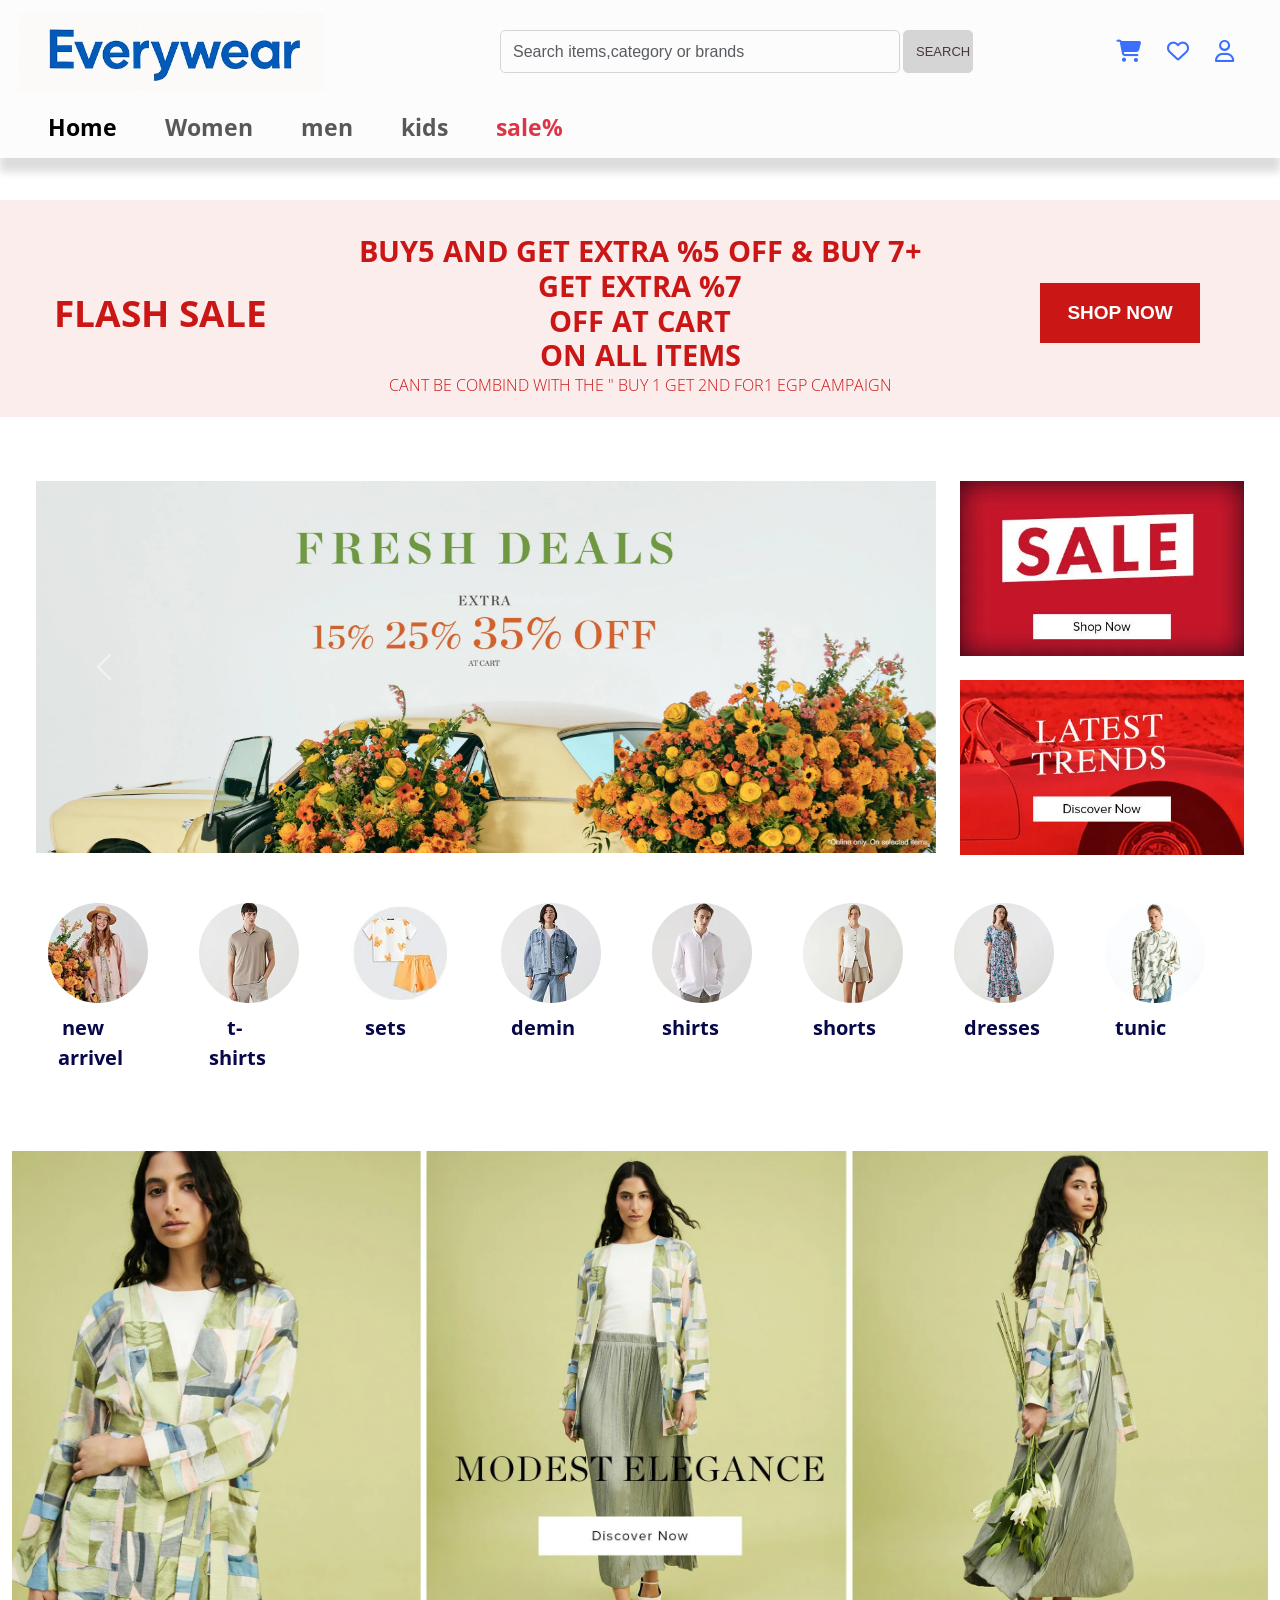
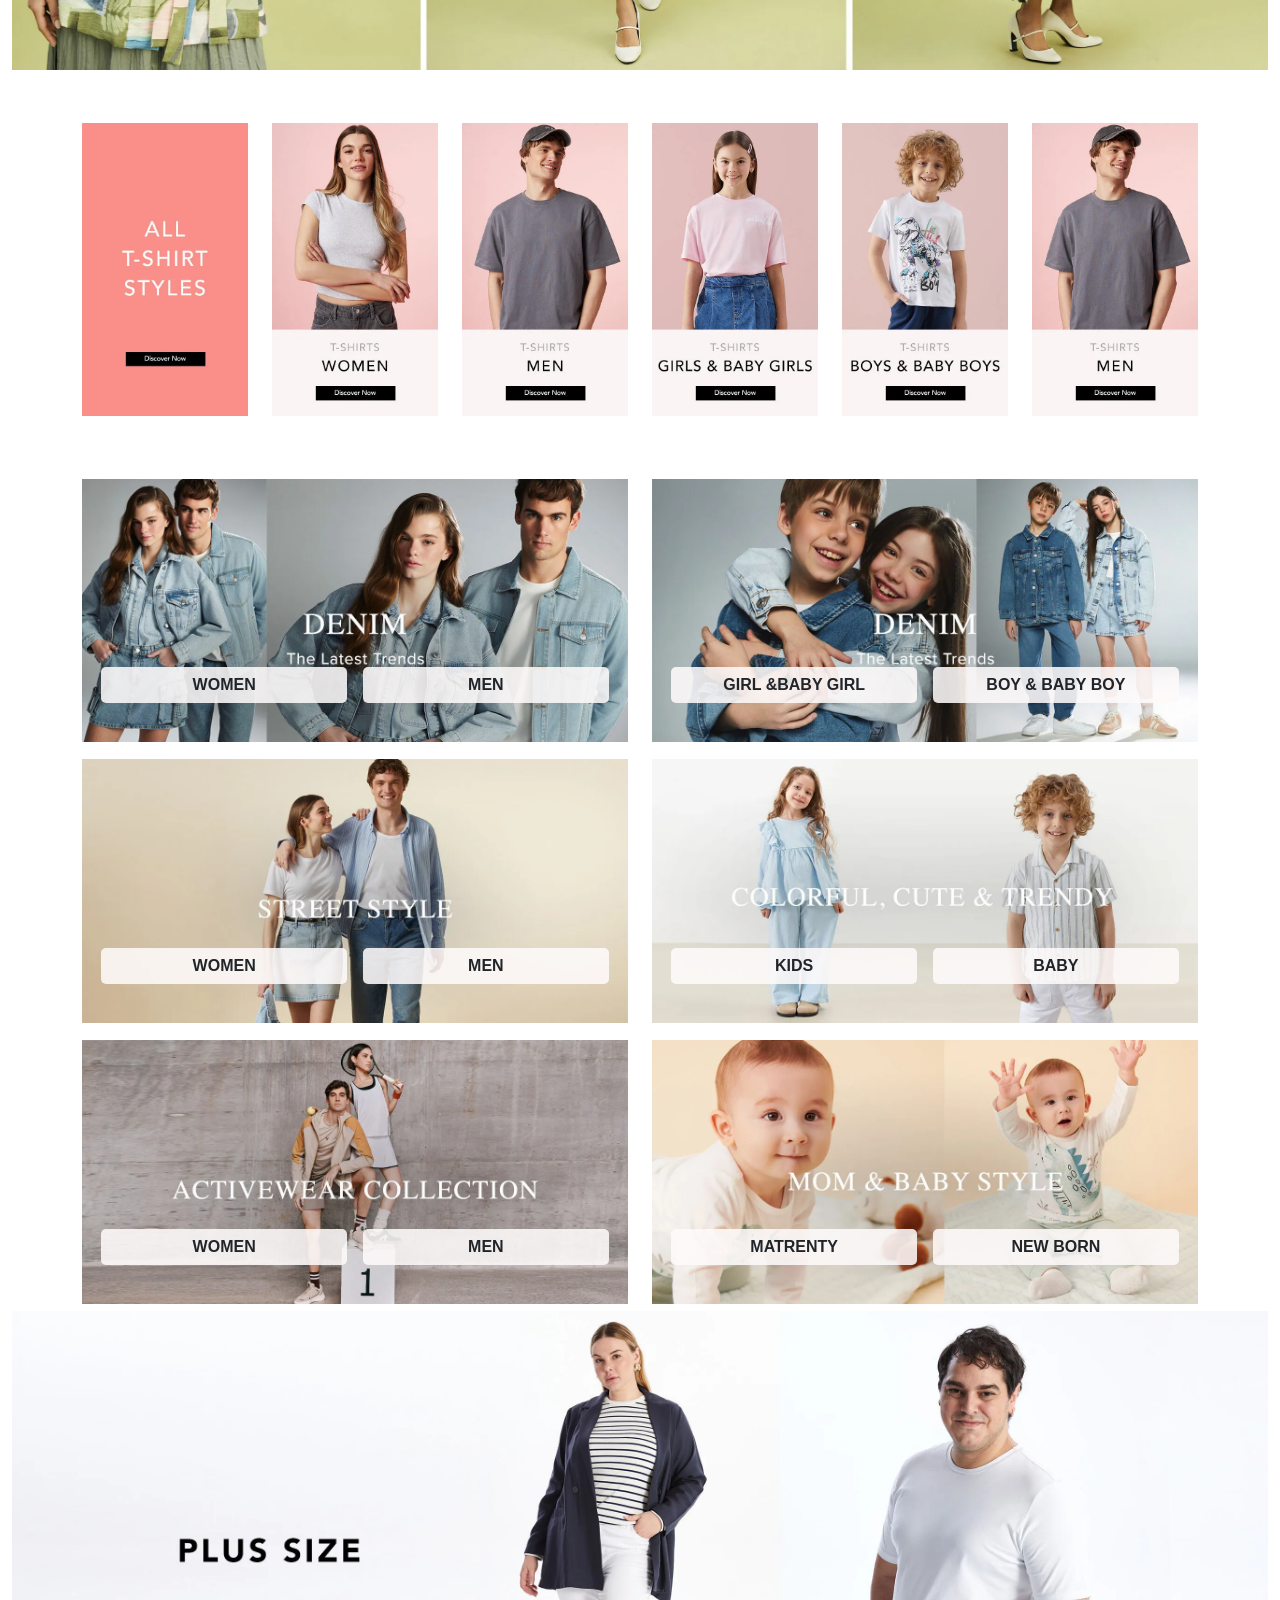
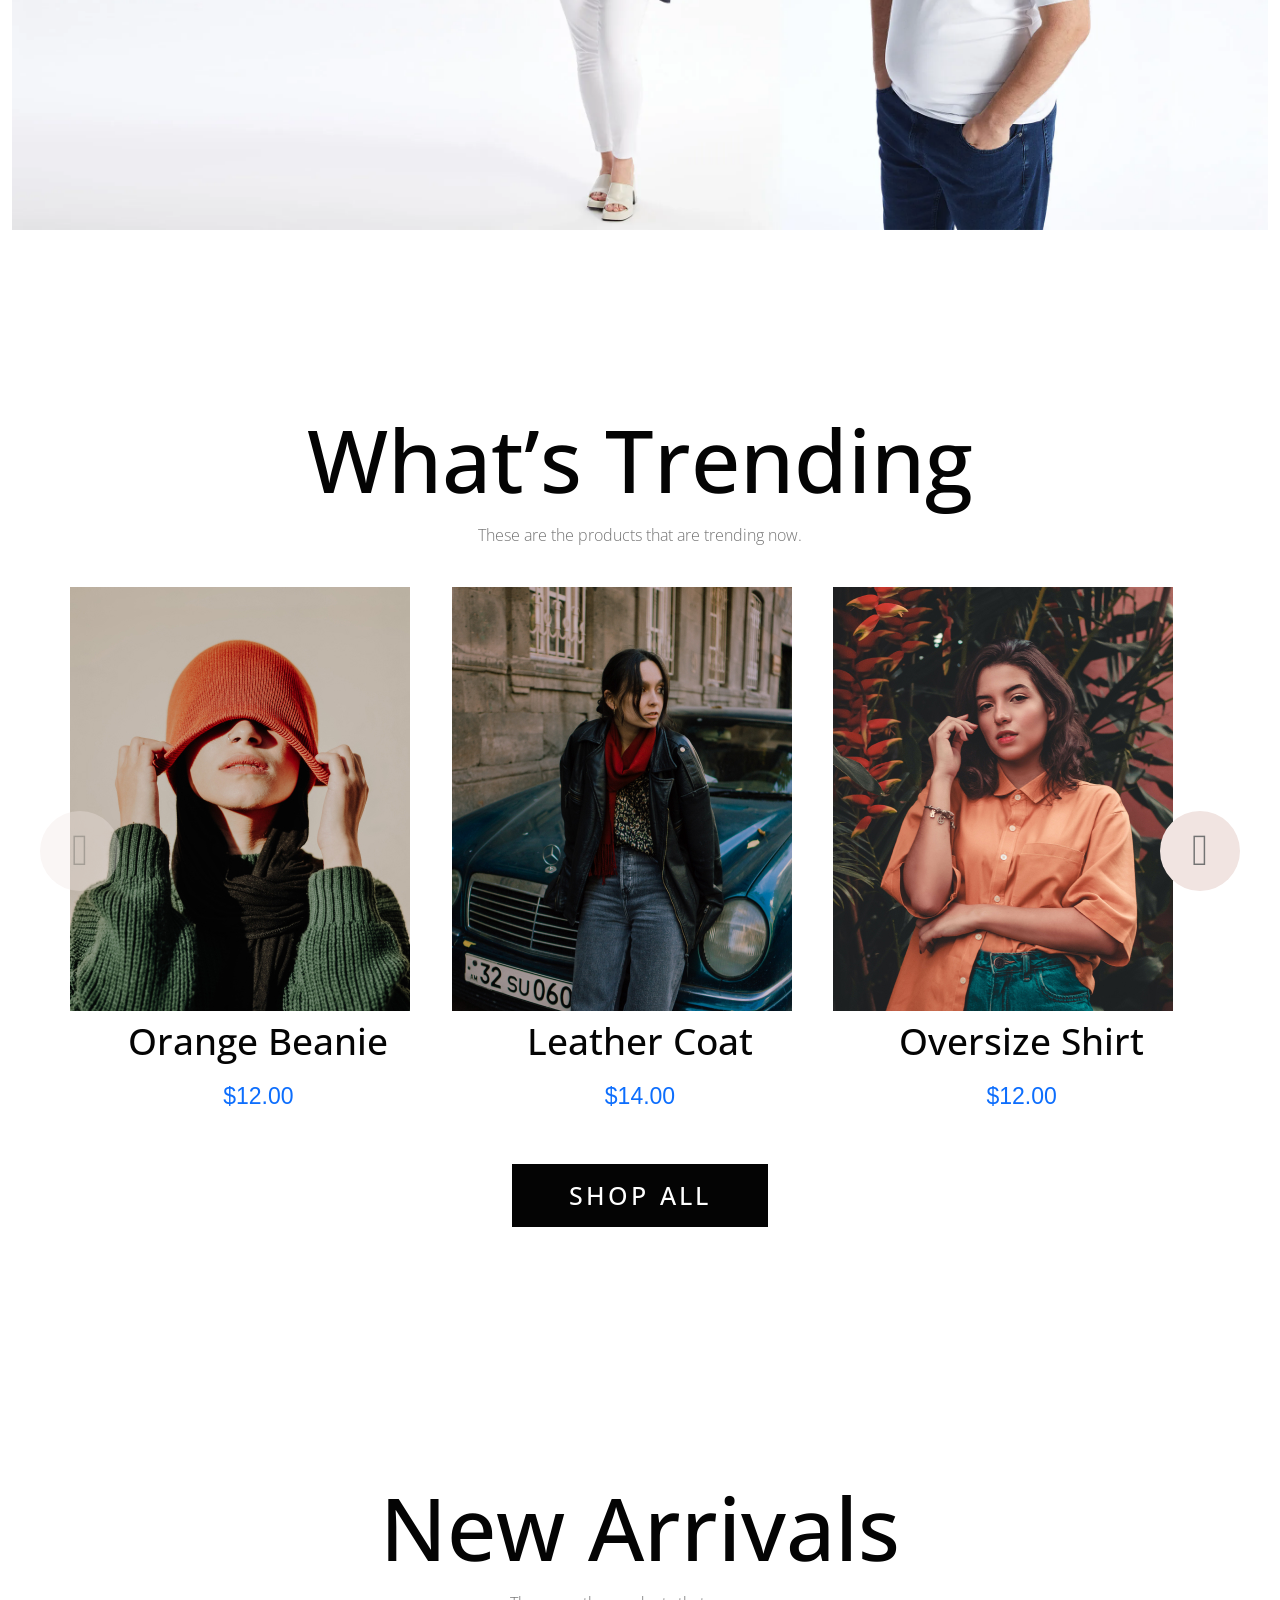
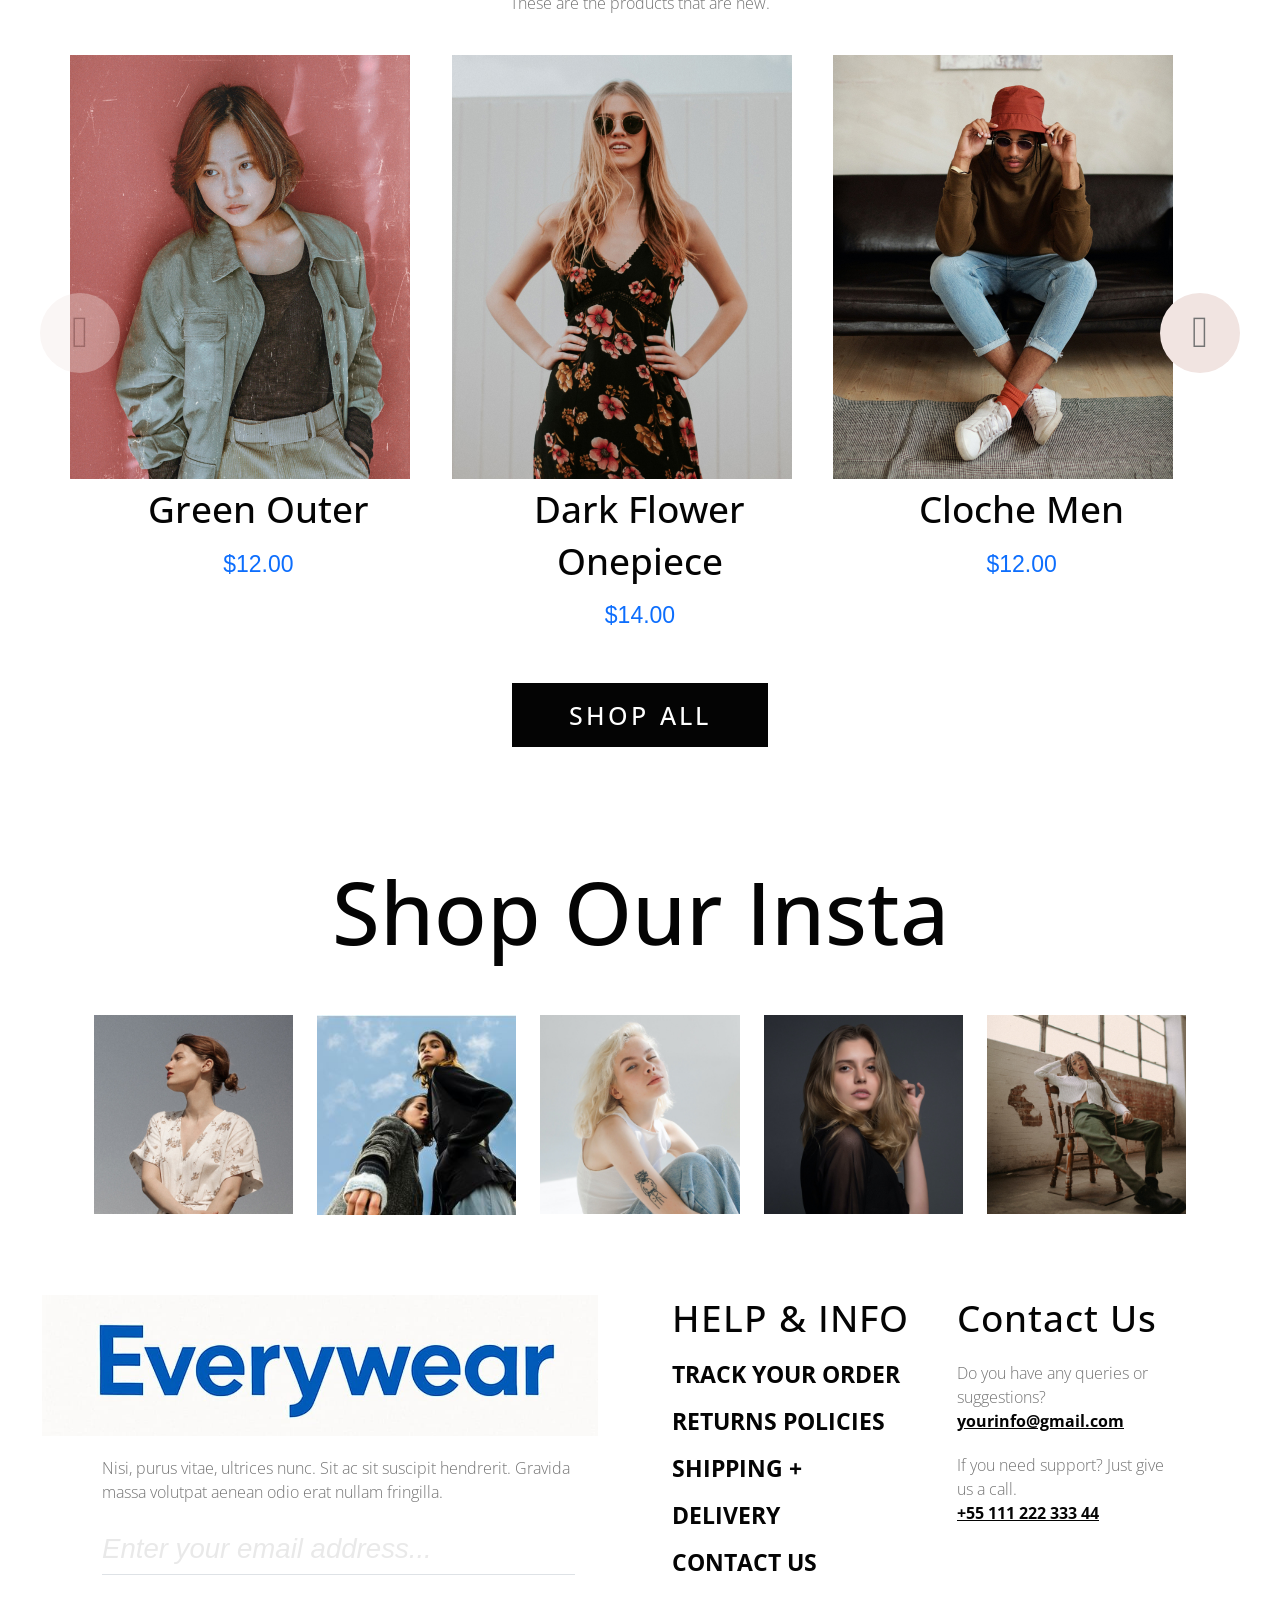
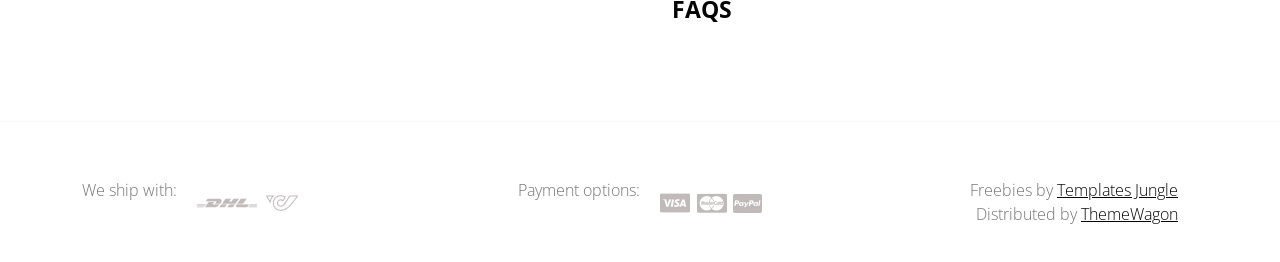
==== commit f77ca2da: "update" ====
--- a/index.html
+++ b/index.html
@@ -210,8 +210,8 @@
 
   </section>
   <!-- green section -->
-  <div class="container-fluid m-2 ">
-    <img src="images/green-girl.webp" alt="">
+  <div class="container-fluid">
+    <img src="images/green-girl.webp" alt="image">
   </div>
   <!-- pink section -->
   <section class=" d-flex justify-content-center  m-5 mb-5 pink-section ">
--- a/style.css
+++ b/style.css
@@ -3168,8 +3168,8 @@
     margin-left: -5px !important;
   }
     .icons-nav .btn{
-      font-size: 15px;
-    margin-left: -12px;
+      font-size: 20px;
+    margin-left: -8px;
 
     }
   
@@ -3280,13 +3280,13 @@
 }
 .blue-btn{
   margin-top: -55px;
-  transform: translate(23px, -38px);
+  transform: translate(0px, -38px);
  
 }
 .blue-btn button{
   background-color: #fefbfbde !important;
   border: #737373 !important;
-  width: 200px;
+  width: 45%;
   border-radius: 5px;
   font-weight: bold;
 }
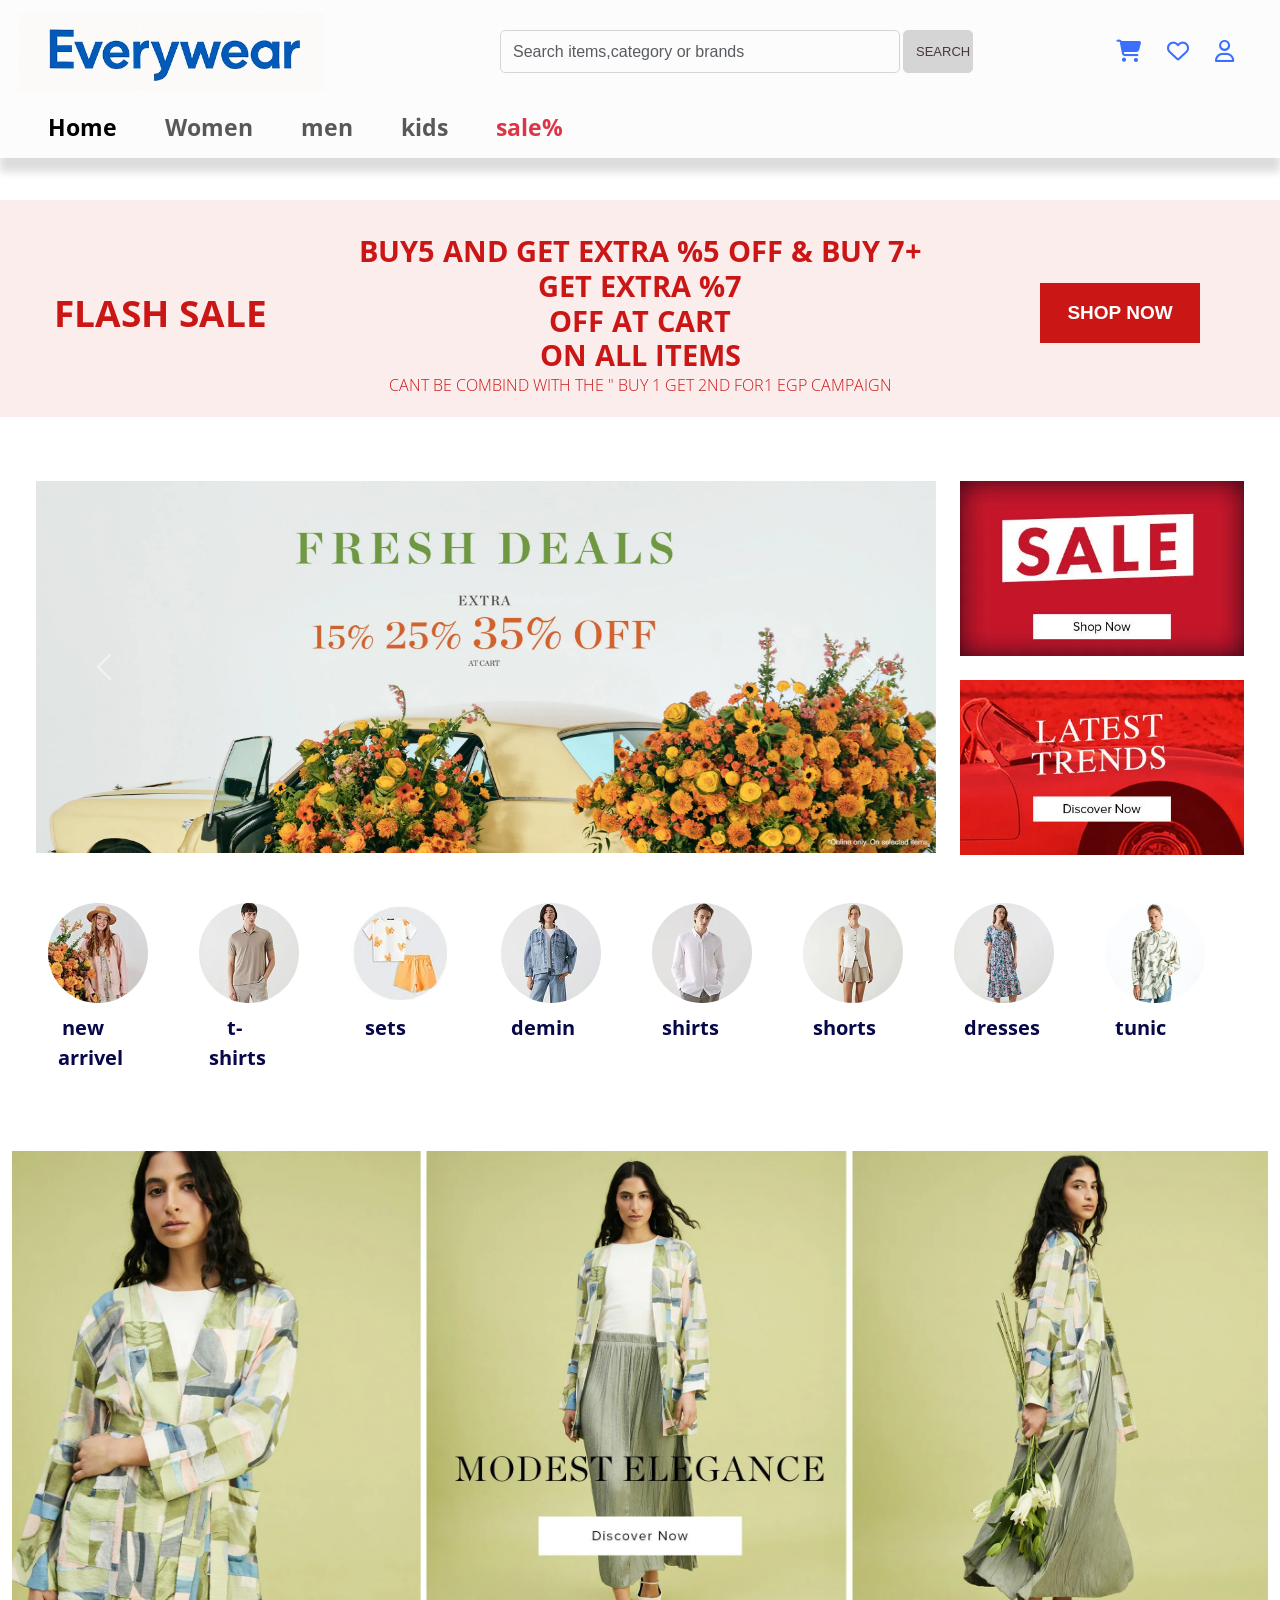
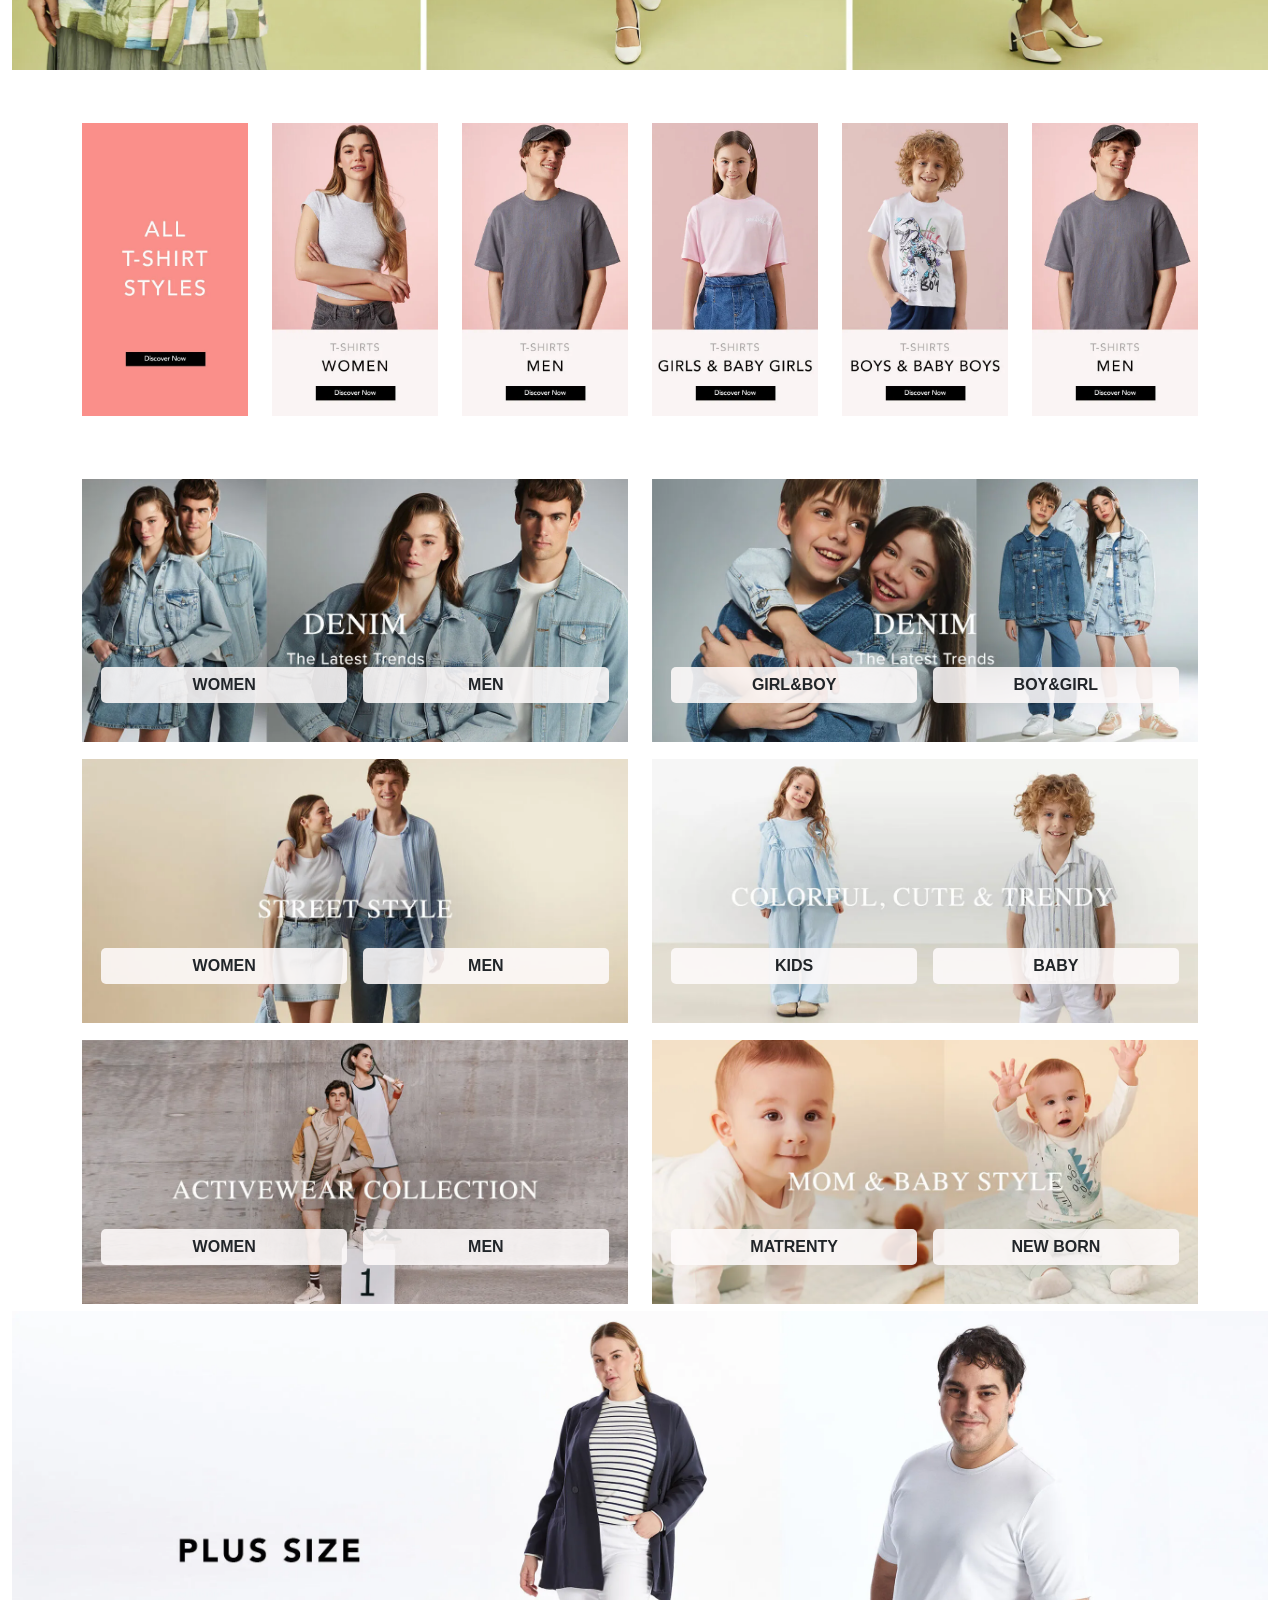
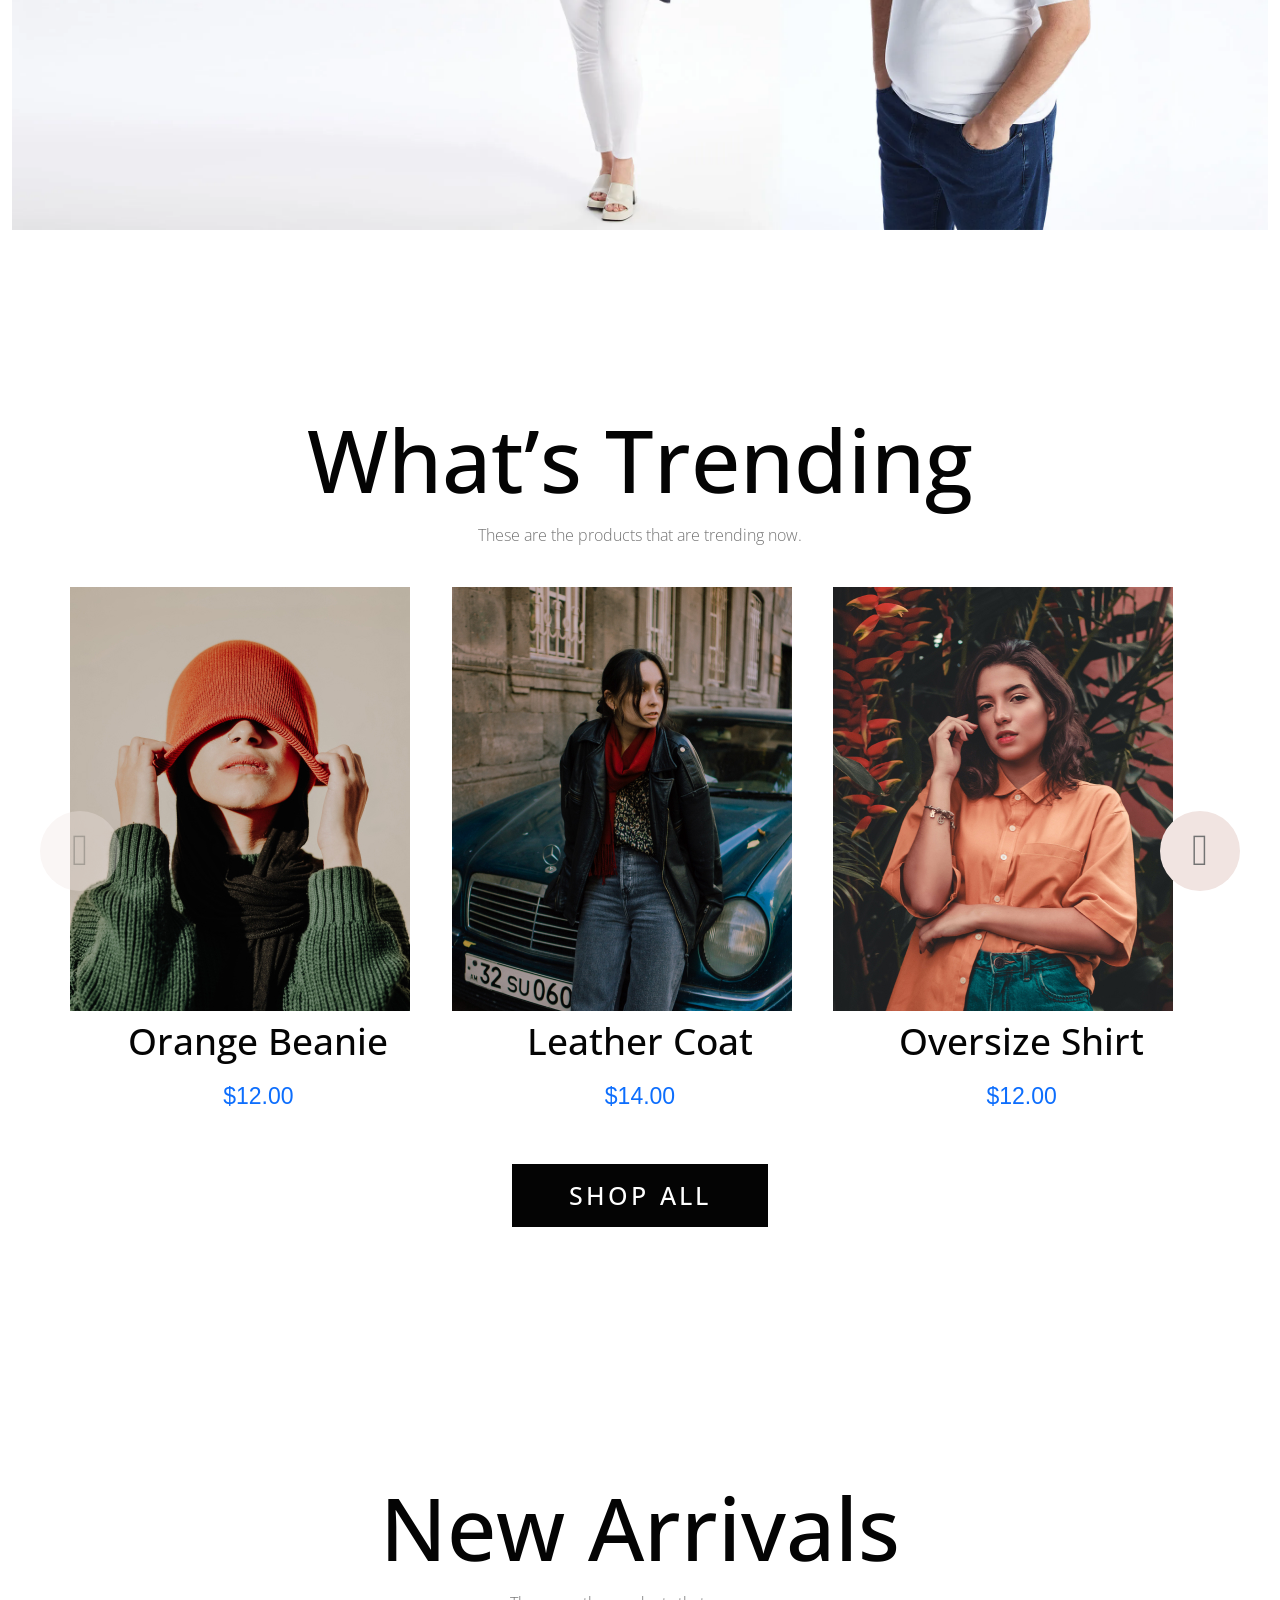
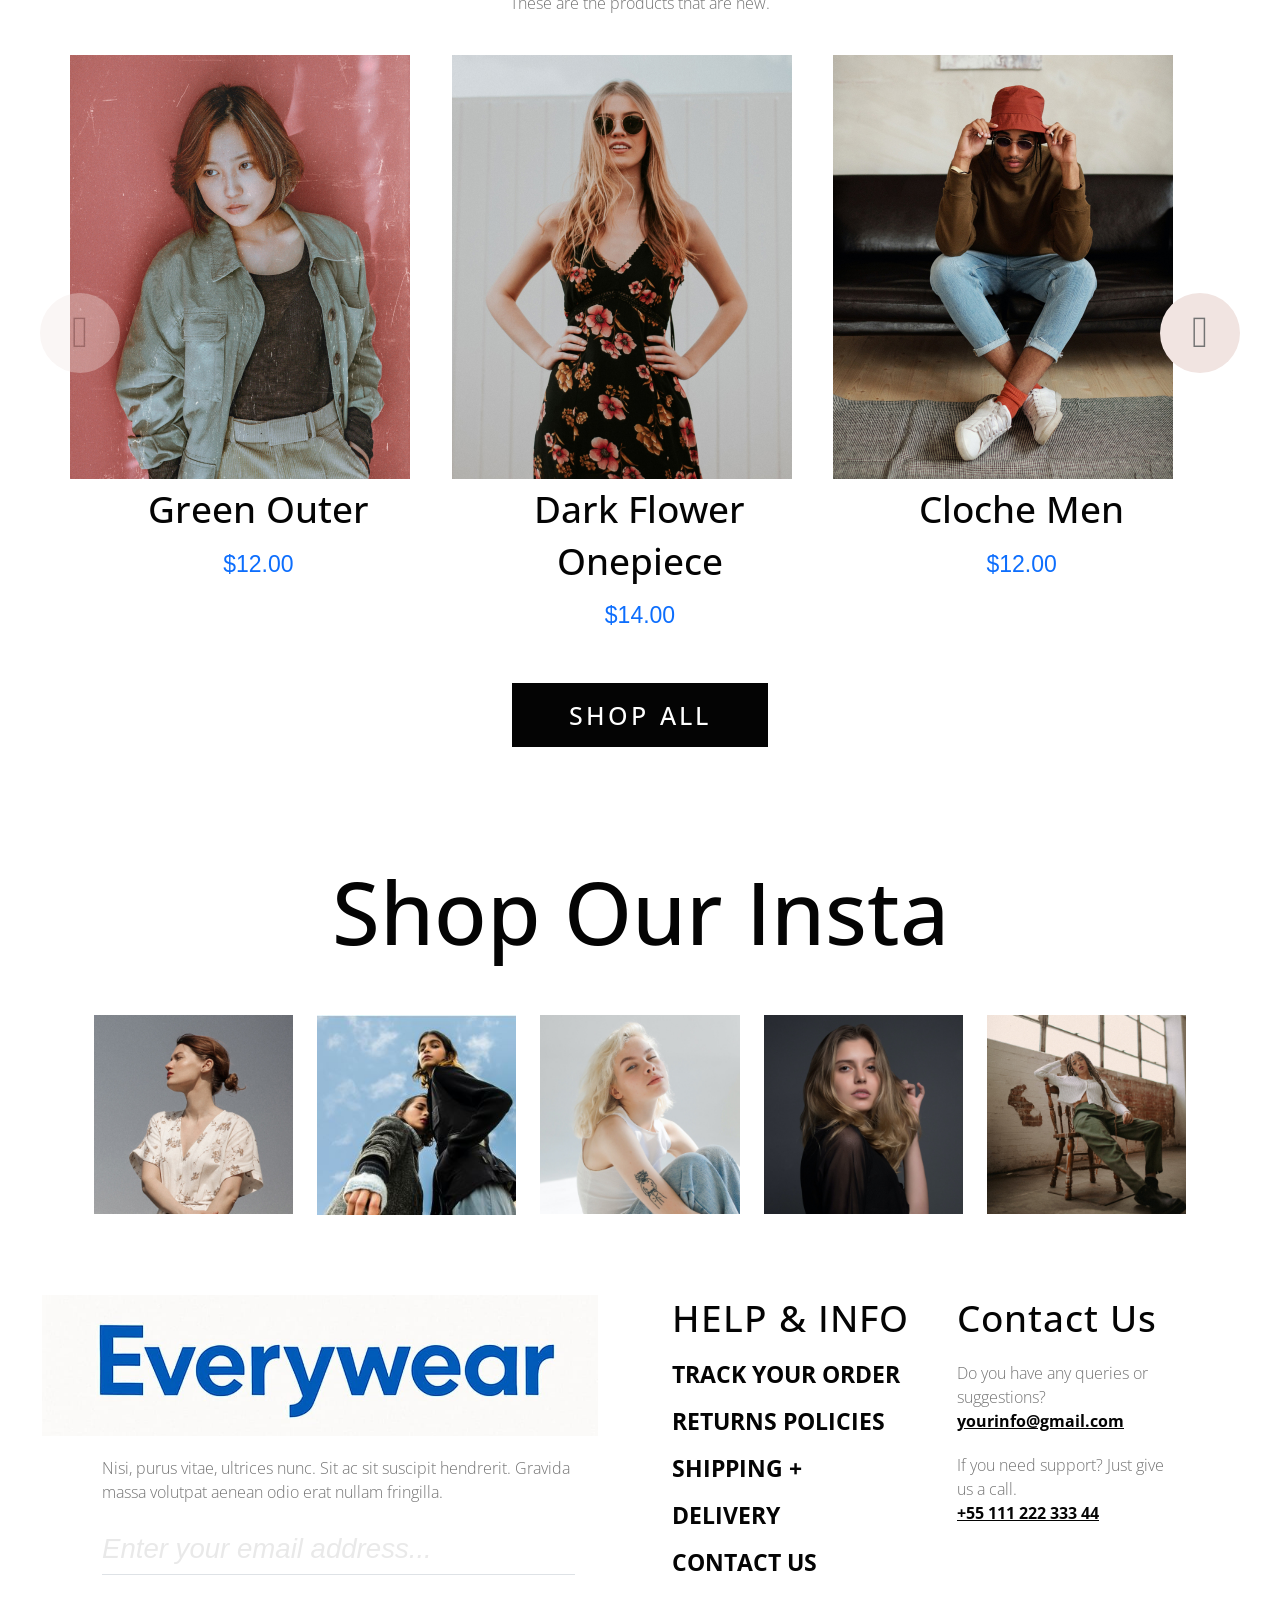
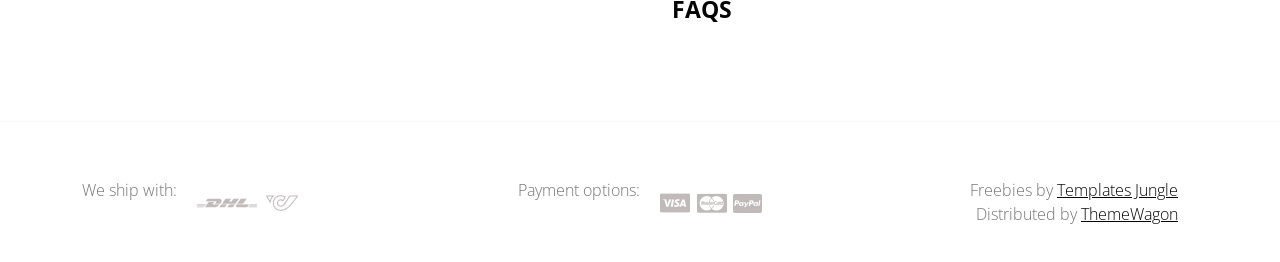
==== commit 91b78662: "update" ====
--- a/index.html
+++ b/index.html
@@ -273,8 +273,8 @@
           <div class=" text-center justify-content-center ">
             <img src="images/blue2.webp" alt="">
             <div class="d-flex text-center justify-content-center blue-btn ">
-              <button class="btn m-2 text-dark btn-primary">girl &baby girl</button>
-              <button class="btn m-2 text-dark btn-primary">boy & baby boy</button>
+              <button class="btn m-2 text-dark btn-primary">girl&boy</button>
+              <button class="btn m-2 text-dark btn-primary">boy&girl</button>
             </div>
           </div>
           <div class=" text-center justify-content-center ">
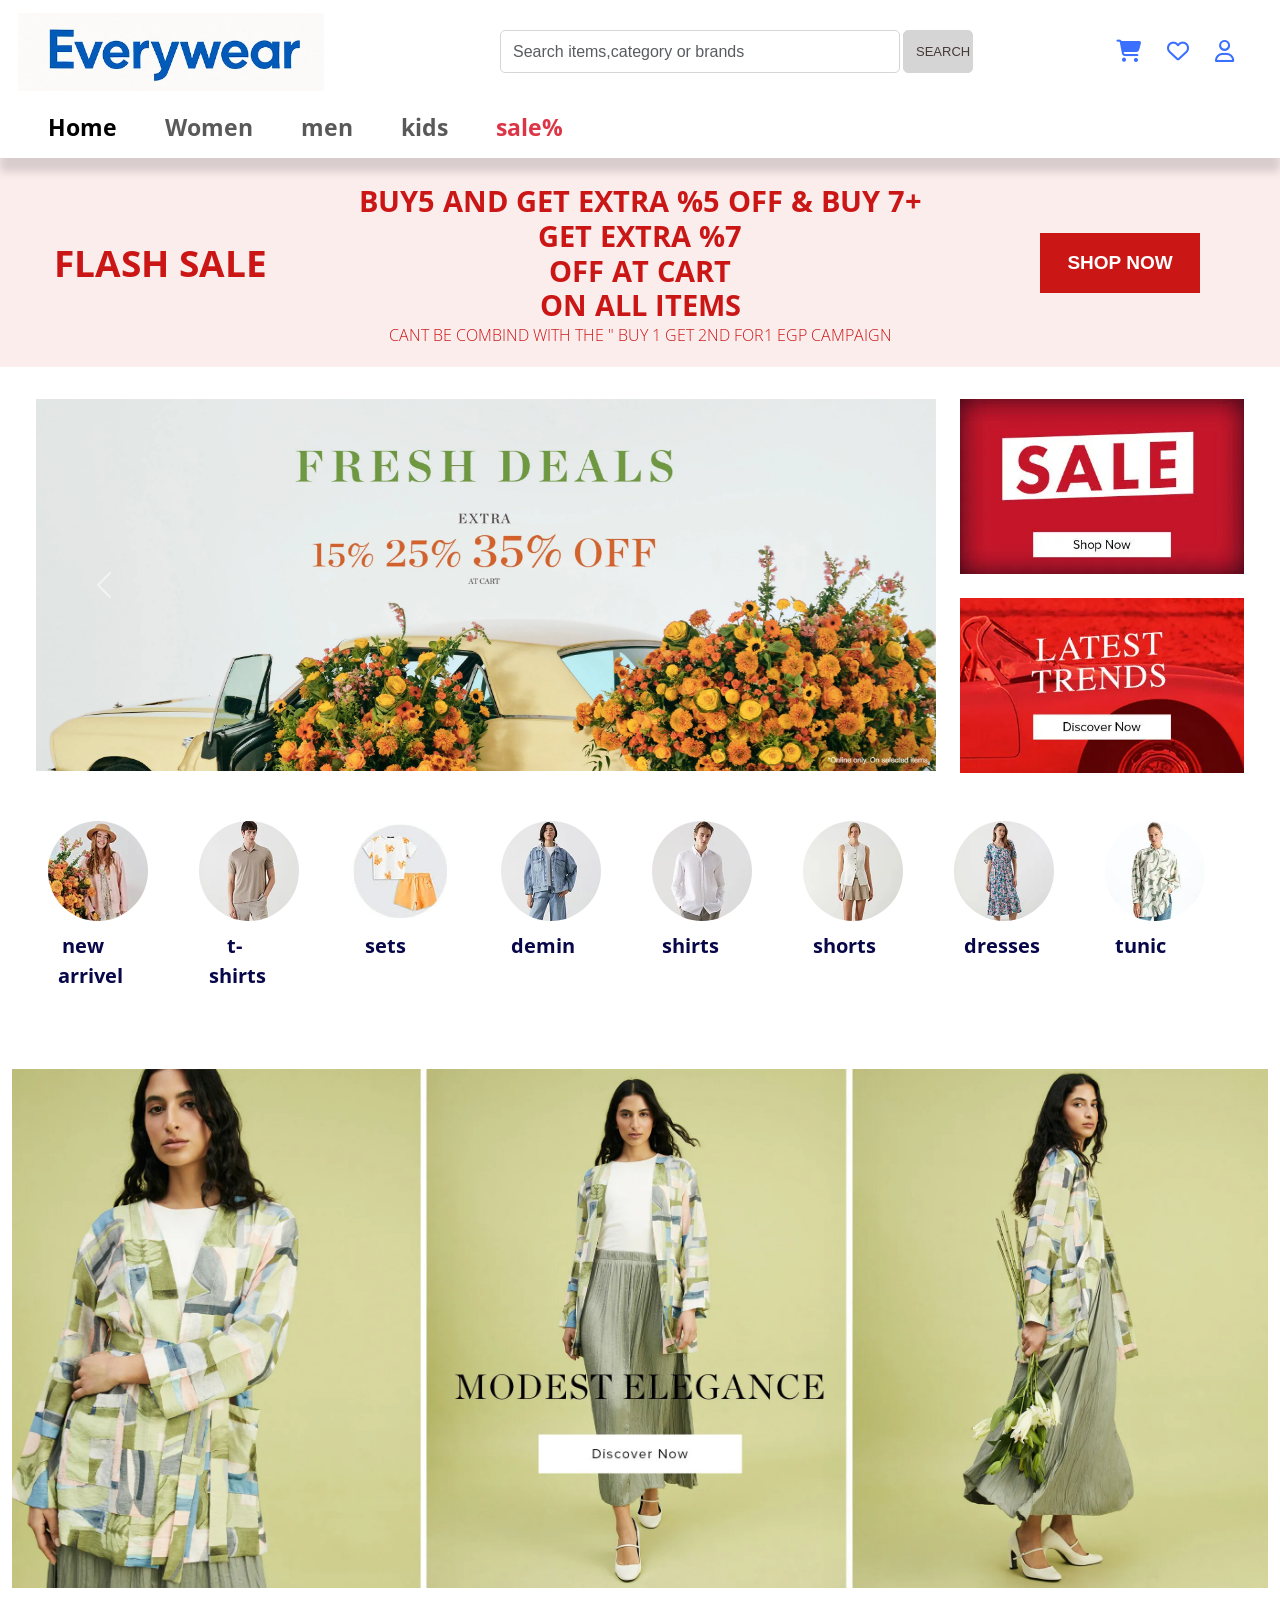
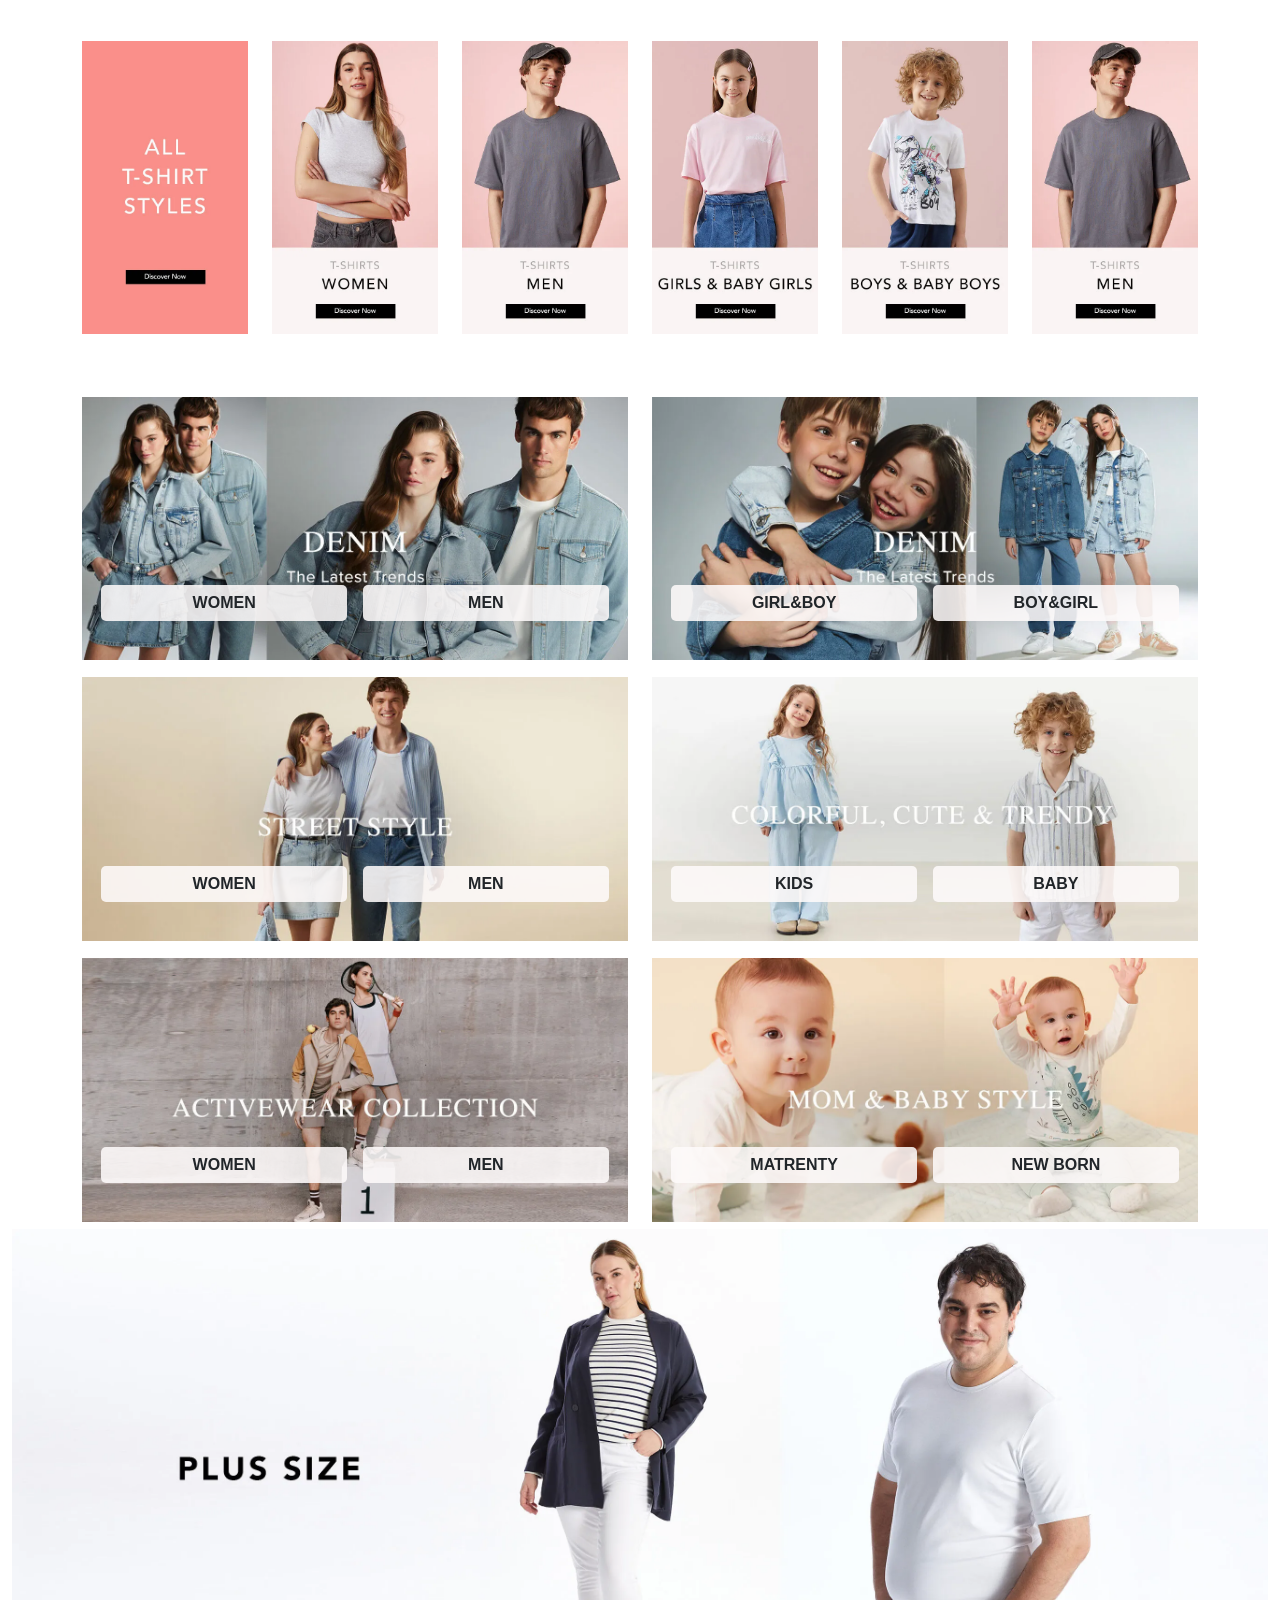
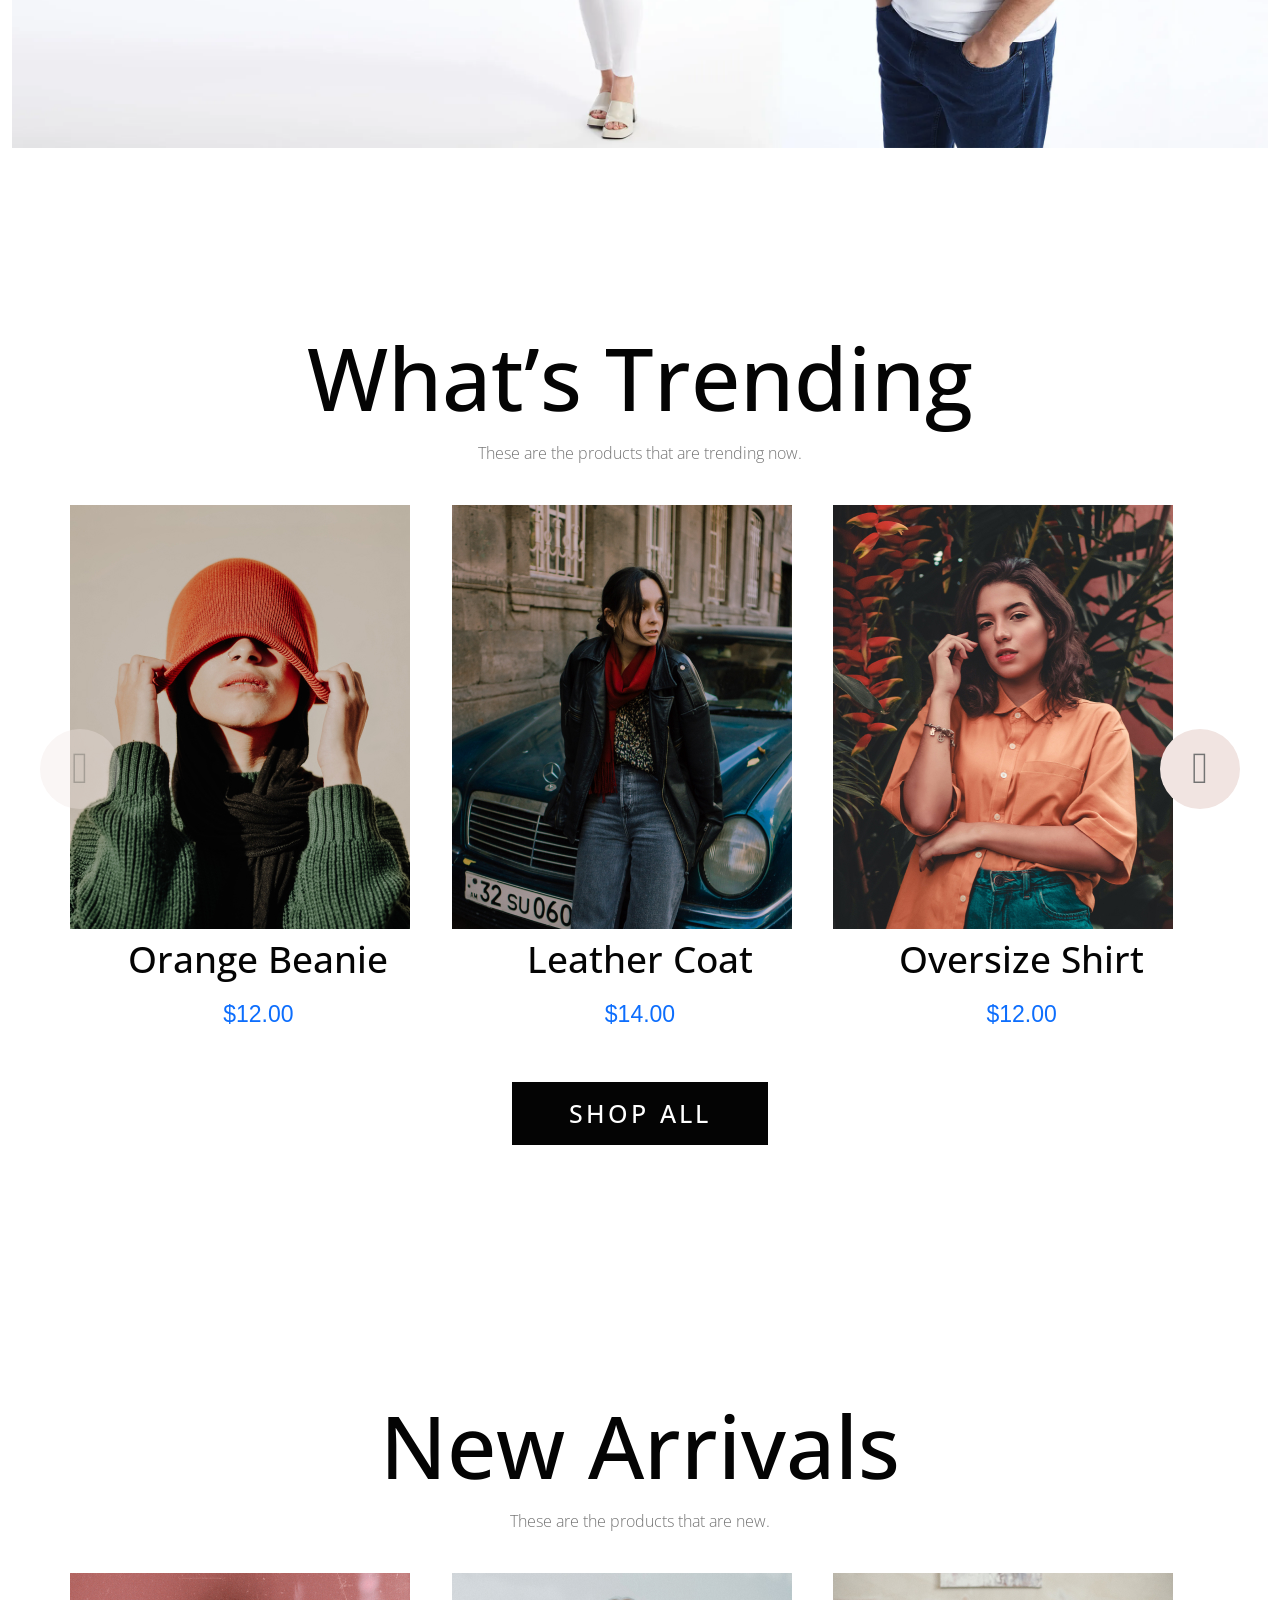
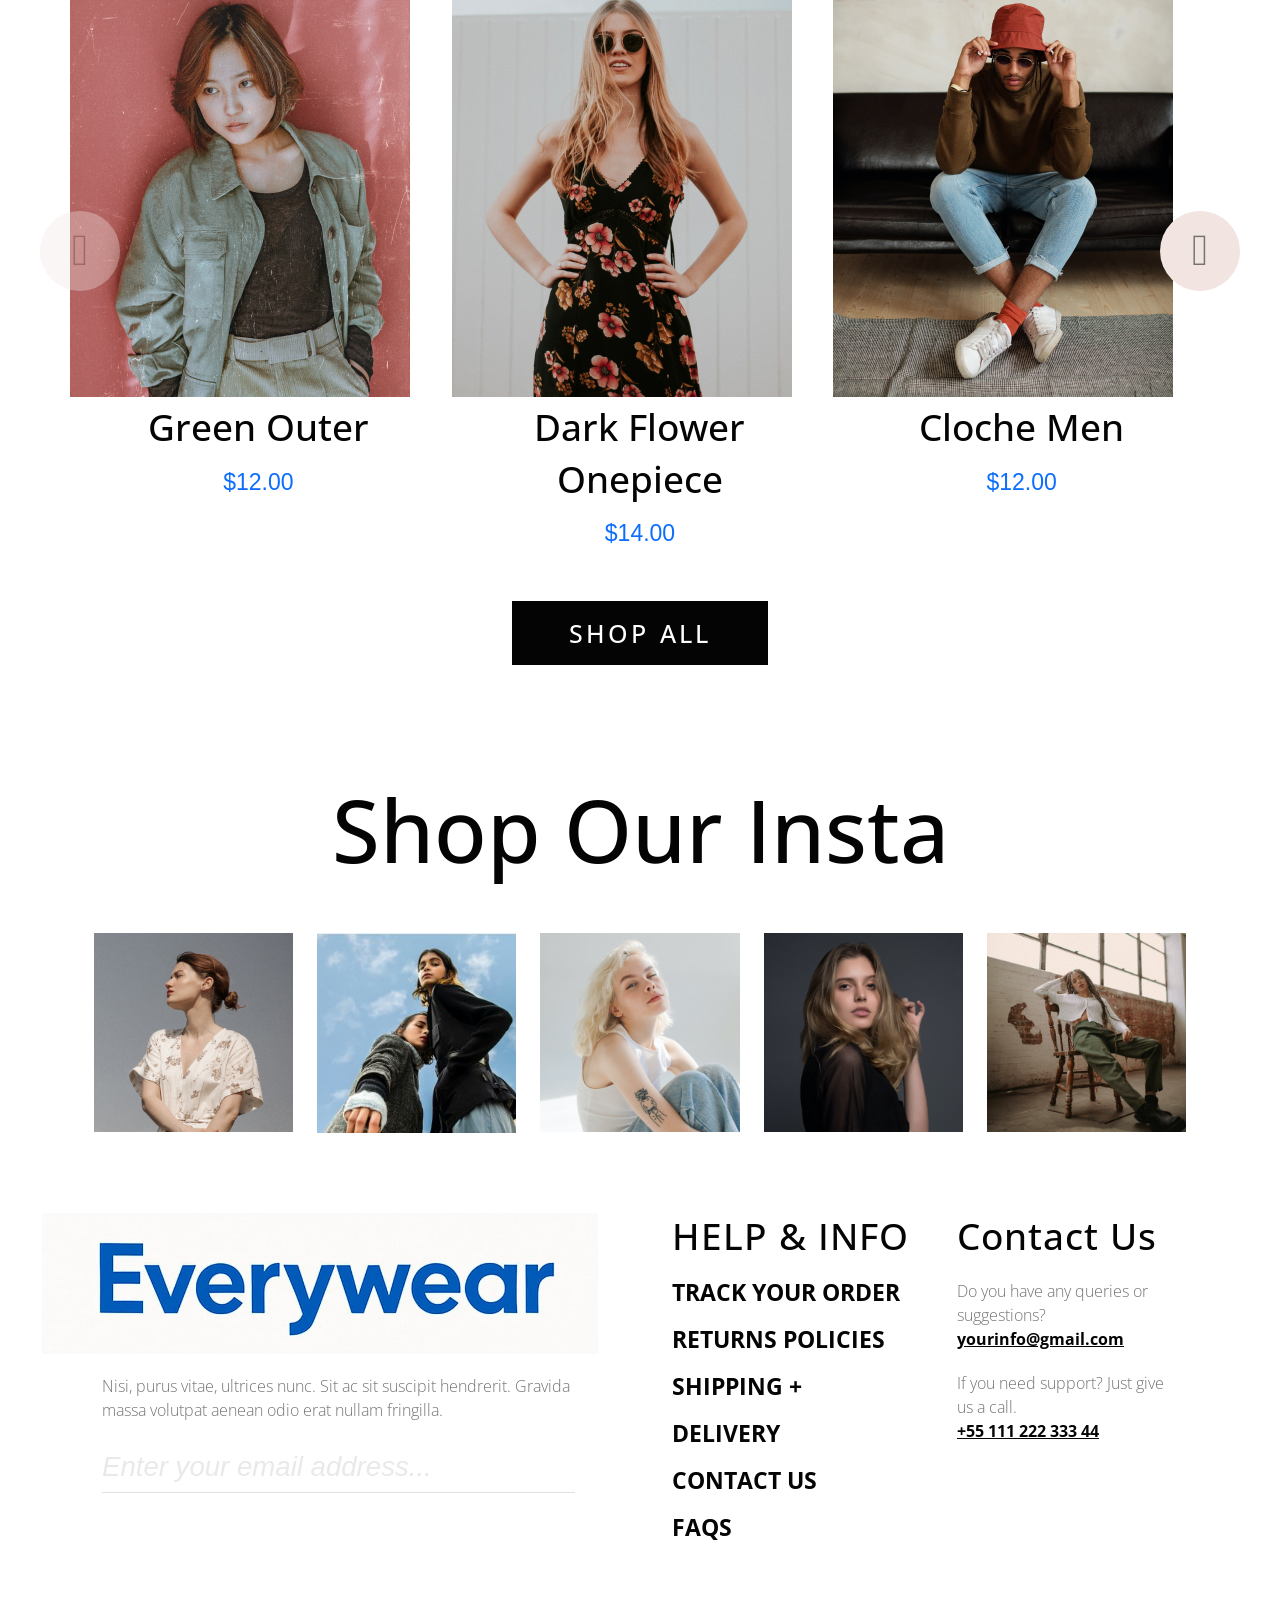
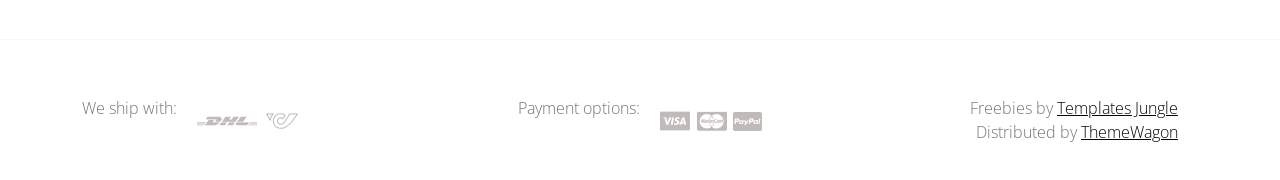
==== commit d8a1e881: "update" ====
--- a/index.html
+++ b/index.html
@@ -33,7 +33,7 @@
 
 <body class="hompage bg-light">
   <!-- header -->
-  <header class="fixed-top">
+  <header class="fixed-top ">
     <div class="header container-fluid p-0  ">
       <nav class="navbar  navbar-expand-lg navbar-light bg-light-subtle  ps-3 pe-3">
         <div class="container-fluid">
@@ -49,11 +49,15 @@
             <button class="btn search-btn" type="submit">Search</button>
           </form>
           <div class="d-flex icons-nav">
-              <button class="btn" type="button">
+            <!-- cart -->
+              <button class="btn" type="button" 
+                data-bs-toggle="offcanvas" data-bs-target="#offcanvas" aria-controls="offcanvas">
                 <i class="fa-solid fa-cart-shopping"></i></button>
-              <button class="btn" type="button">
+            <!-- cart -->
+              <button class="btn" type="button">       
                 <i class="fa-regular fa-heart"></i></button>
-              <button class="btn" type="button">
+                <!--login  -->
+              <button class="btn"  type="button" data-bs-toggle="modal" data-bs-target="#exampleModal">
                 <i class="fa-regular fa-user"></i></button>
             </div>
         </div>
@@ -65,7 +69,7 @@
             <span class="navbar-toggler-icon"></span>
           </button>
           <div class="collapse navbar-collapse" id="navbarScroll">
-            <ul class="navbar-nav ms-1 me-auto my-2 my-lg-0" style="--bs-scroll-height: 100px;">
+            <ul class="navbar-nav ms-1 me-auto my-2 my-lg-0" style="--bs-scroll-height:100px;">
               <li class="nav-item">
                 <a class="nav-link active" aria-current="page" href="index.html">Home</a>
               </li>
@@ -84,15 +88,14 @@
             </ul>
             </div>
             </div>
-           
-            
+
              </nav>
     </div>
   </header>
   <!-- br nav -->
   <!-- <div class="container-fluid d-flex p-4 pt-5 bg-light  "> </div> -->
   <!-- sale -->
-  <section class="sale-section d-flex  ">
+  <section class="sale-section d-flex">
     <div class="container-fluid  text-danger justify-content-center  ">
       <div class="row ">
         <div class=" text-center  d-flex justify-content-center align-items-center col-md-3 col-sm-12">
@@ -115,10 +118,10 @@
     </div>
   </section>
   <!-- br nav -->
-  <div class="container-fluid d-flex p-4 pt-3 bg-light  "> </div>
+  <div class="container-fluid d-flex p-3 bg-light"> </div>
 
   <!-- sale section -->
-  <section class="m-4">
+  <section class="m-4 mt-0">
     <div class="container-fluid d-flex  justify-content-center">
       <div class="row">
         <div class="col-md-9 ">
@@ -784,6 +787,48 @@
   </div>
 
 
+
+
+<!-- off canvas -->
+ <div class="offcanvas offcanvas-start" tabindex="-1" id="offcanvas" aria-labelledby="offcanvasLabel">
+  <div class="offcanvas-header">
+    <h5 class="offcanvas-title" id="offcanvasLabel"> my items</h5>
+    <button type="button" class="btn-close" data-bs-dismiss="offcanvas" aria-label="Close"></button>
+  </div>
+  <div class="offcanvas-body">
+  </div>
+</div>
+<!-- off canvas -->
+
+<!-- modal -->
+<div class="modal fade" id="exampleModal" tabindex="-1" aria-labelledby="exampleModalLabel" aria-hidden="true">
+  <div class="modal-dialog">
+    <div class="modal-content">
+        <button type="button" class="btn-close" data-bs-dismiss="modal" aria-label="Close"></button>
+      
+     <form class="m-4">
+  <div class="mb-3">
+    <label for="exampleInputEmail1" class="form-label">Email address</label>
+    <input type="email" class="form-control" id="exampleInputEmail1" aria-describedby="emailHelp">
+    <div id="emailHelp" class="form-text">We'll never share your email with anyone else.</div>
+  </div>
+  <div class="mb-3">
+    <label for="exampleInputPassword1" class="form-label">Password</label>
+    <input type="password" class="form-control" id="exampleInputPassword1">
+  </div>
+  <div class="mb-3 form-check">
+    <input type="checkbox" class="form-check-input" id="exampleCheck1">
+    <label class="form-check-label" for="exampleCheck1">Check me out</label>
+  </div>
+  <button type="submit" class="btn btn-primary">Submit</button>
+</form>
+     </div> 
+    </div>
+  </div>
+</div>
+ <!-- modal -->
+
+
   <!-- script ================================================== -->
   <script src="js/jquery-1.11.0.min.js"></script>
   <script src="js/plugins.js"></script>
--- a/style.css
+++ b/style.css
@@ -126,7 +126,7 @@
   --dark-color: #040404;
   --grey-color: #A9A09E;
   --light-color: #fff;
-  --primary-color: #EC6C5A;
+  --primary-color: #2a85cf;
   --primary-lighted-color: rgba(246, 236, 234, 0.9);
   --swiper-theme-color: #EC6C5A !important;
 }
@@ -1646,7 +1646,7 @@
 }
 
 header#header .header-wrap {
-  z-index: 99;
+  z-index: 999;
 }
 
 @media only screen and (max-width: 991px) {
@@ -1805,7 +1805,7 @@
     position: absolute;
     top: -15px;
     left: 20px;
-    z-index: 999999;
+    z-index: 999;
     padding: 10px;
     cursor: pointer;
     direction: ltr;
@@ -3140,8 +3140,11 @@
   width: 900px;
   margin-left: -10px;
 }
+.navbar{
+    background-color: rgba(255, 255, 255, 0.979) !important;
+    transition: 0.3s !important;
+}
 .icons-nav .btn{
-
   font-size: 22px;
   color:rgb(58, 111, 255);
 }
@@ -3184,7 +3187,6 @@
     top: 100%;
     width: 232px;
     left: 0px;}
-
 
 .form-control {
   height: 43px;
@@ -3223,8 +3225,7 @@
 }
 
 .sale-section {
-  margin-top: 200px;
-  padding-top: 10px;
+    padding-top: 160px;
   background-color: rgba(224, 72, 72, 0.098);
 }
 
@@ -3280,7 +3281,7 @@
 }
 .blue-btn{
   margin-top: -55px;
-  transform: translate(0px, -38px);
+  transform: translate(0px , -38px);
  
 }
 .blue-btn button{
@@ -3293,3 +3294,34 @@
 .logo-footer{
   margin-left: -30px;
 }
+ /* .modal-content{
+  width: 500px !important;
+  height: 300px !important;
+  margin-left: 100px !important; 
+ } */
+ /* .modal-content label{
+  font-size: 20px !important;
+  font-weight: bold !important;
+  color: rgb(7, 7, 74) !important;
+  margin-left: 10px !important;
+  margin-right: 10px !important;
+  font-family: 'Poppins', sans-serif !important;
+  font-style: normal !important;
+
+ } */
+ /* .modal-content #inputPassword3 , #inputEmail3{
+  width: 400px !important;
+  height: 40px !important;
+  border-radius: 5px !important;
+  border: solid 1px rgb(213, 213, 213) !important;} */
+
+ /* .modal-content label{
+  font-size: 18px !important;
+  margin-left: 2px !important;
+  margin-right: 30px !important
+
+ } */
+  /* .form-signin{
+  color: #040404;
+
+ } */
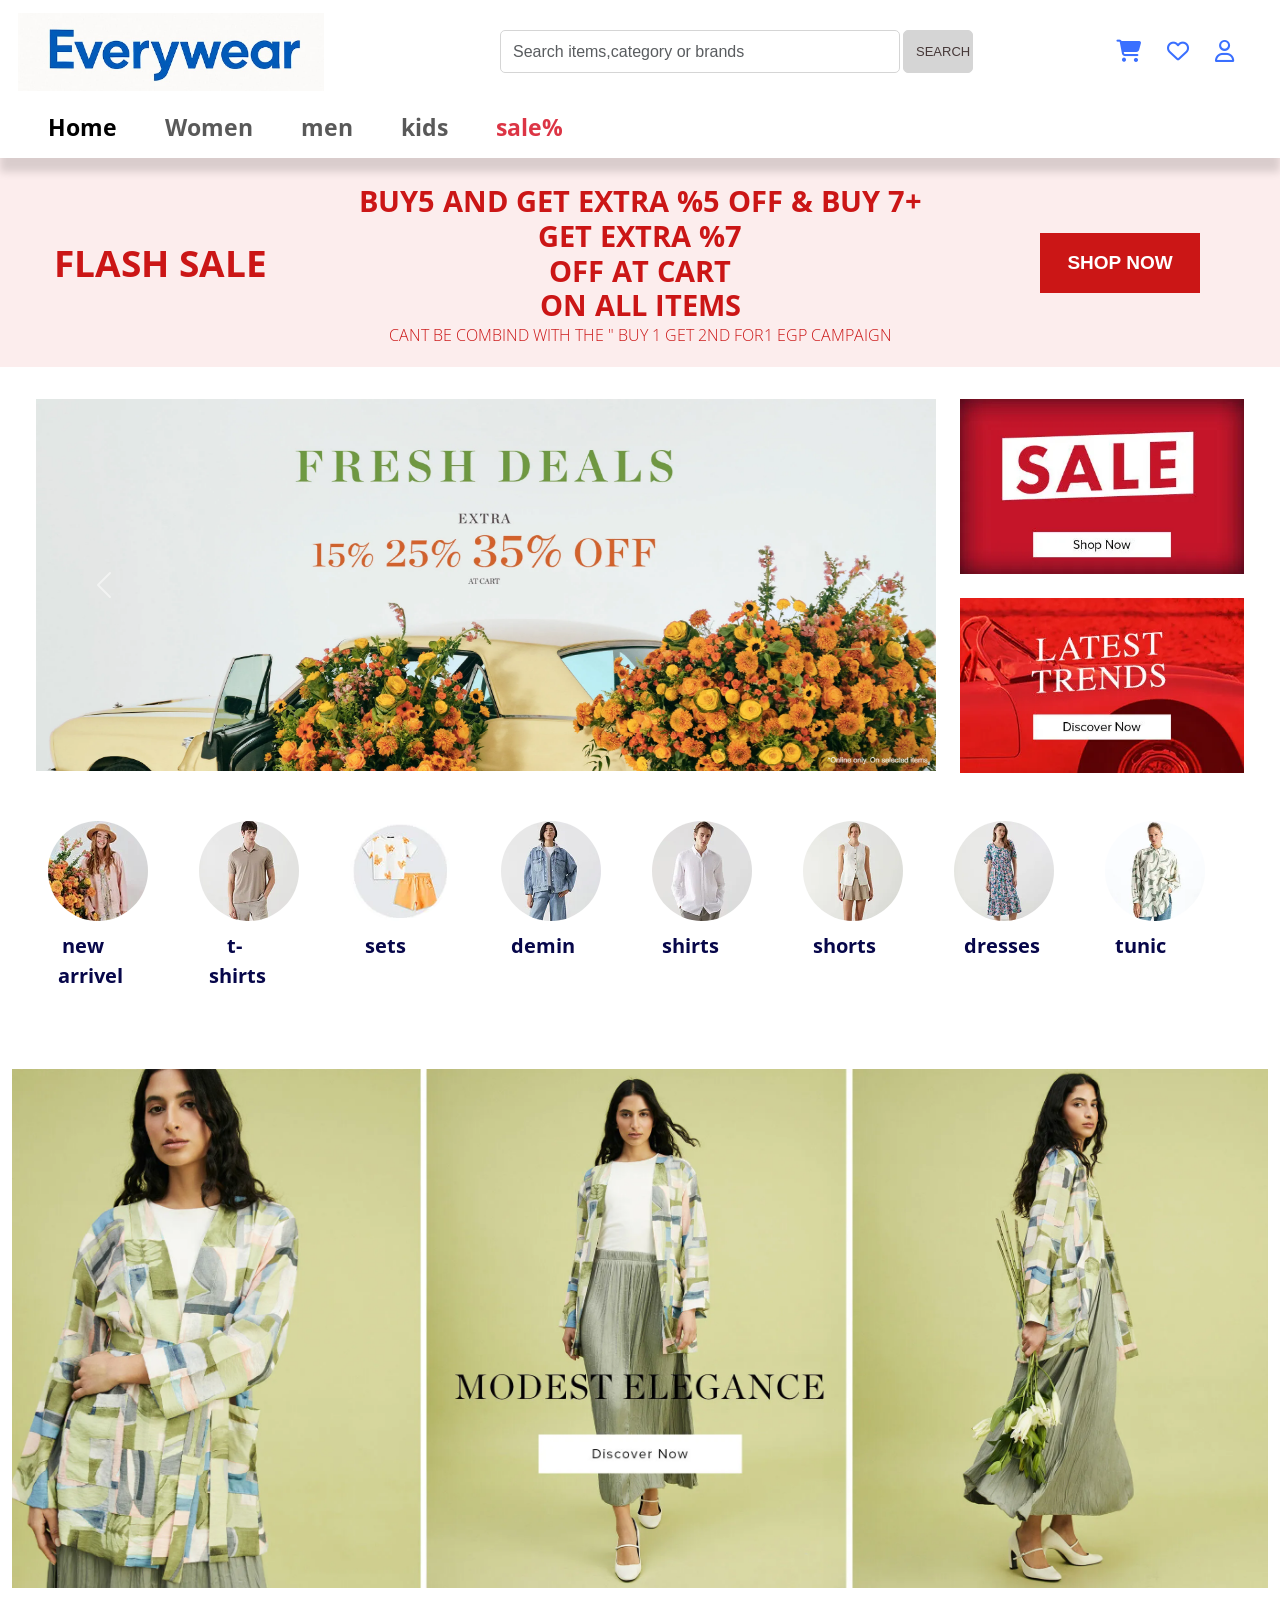
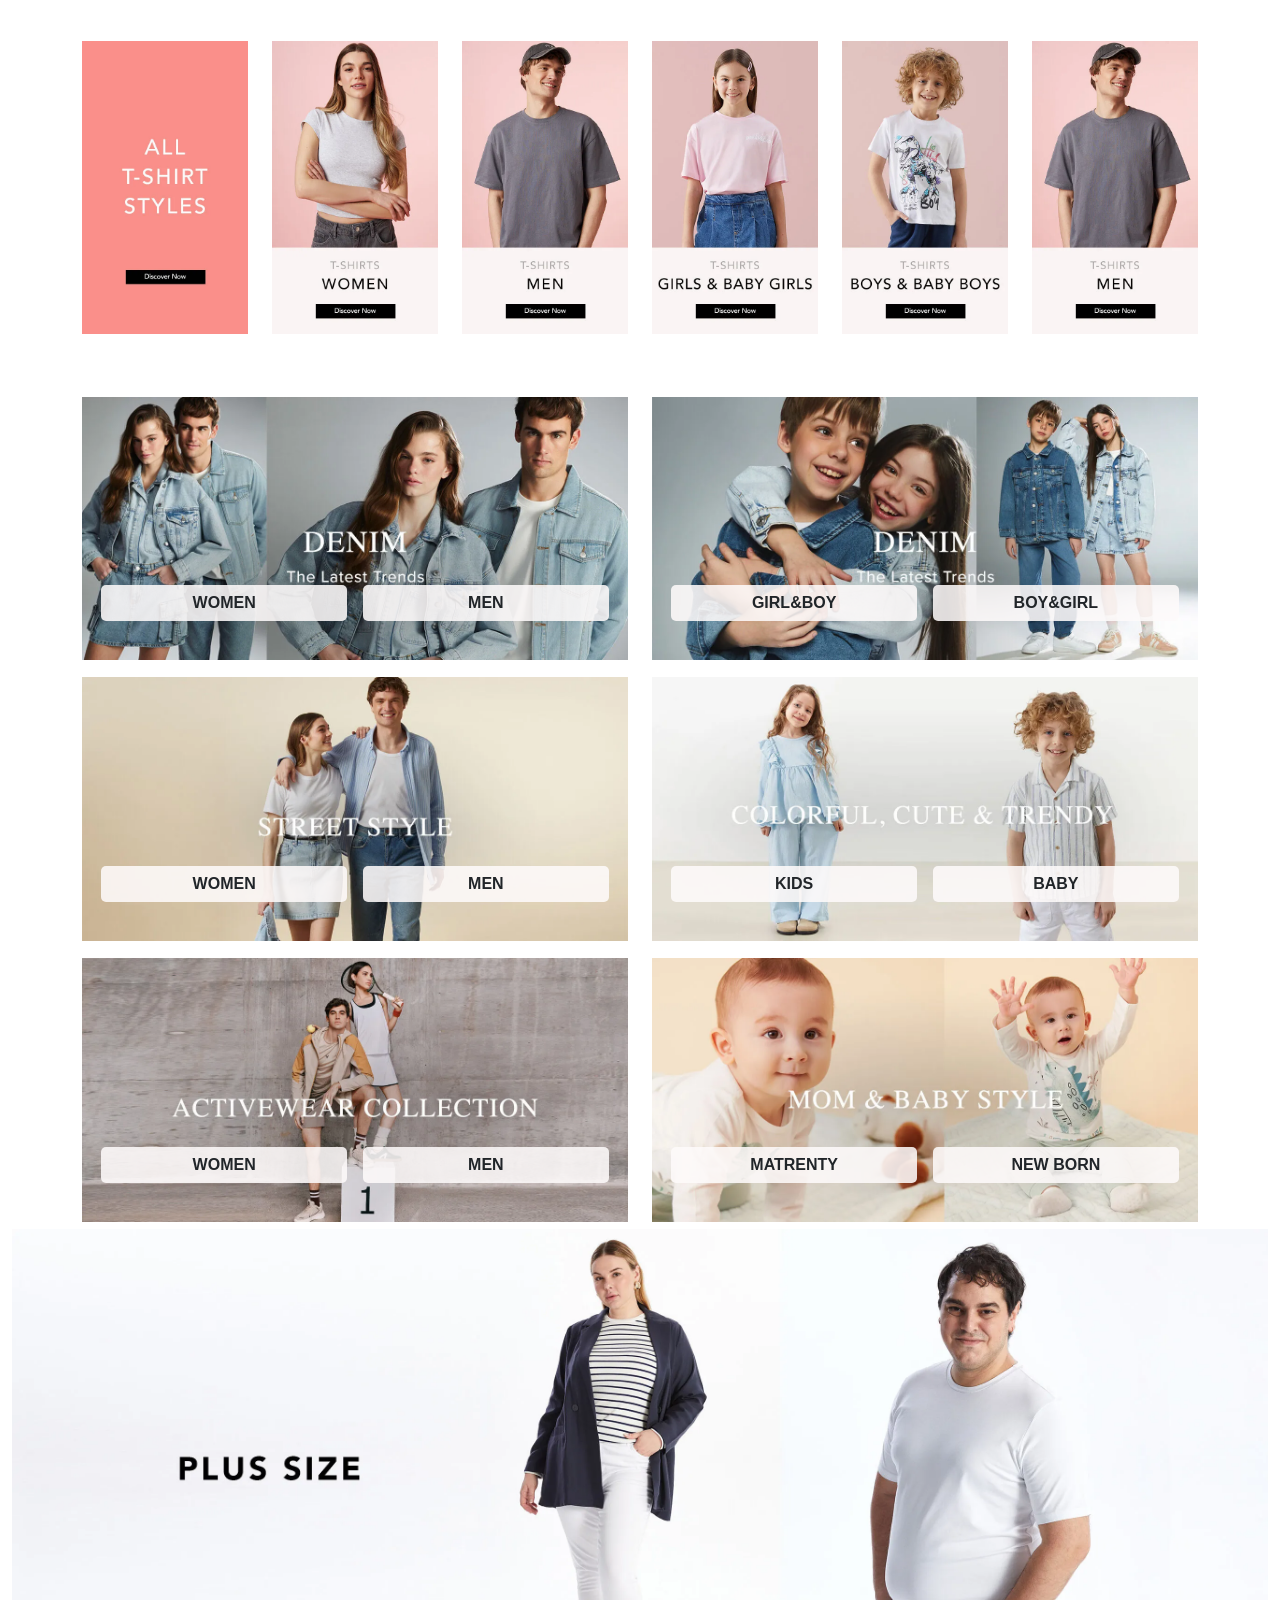
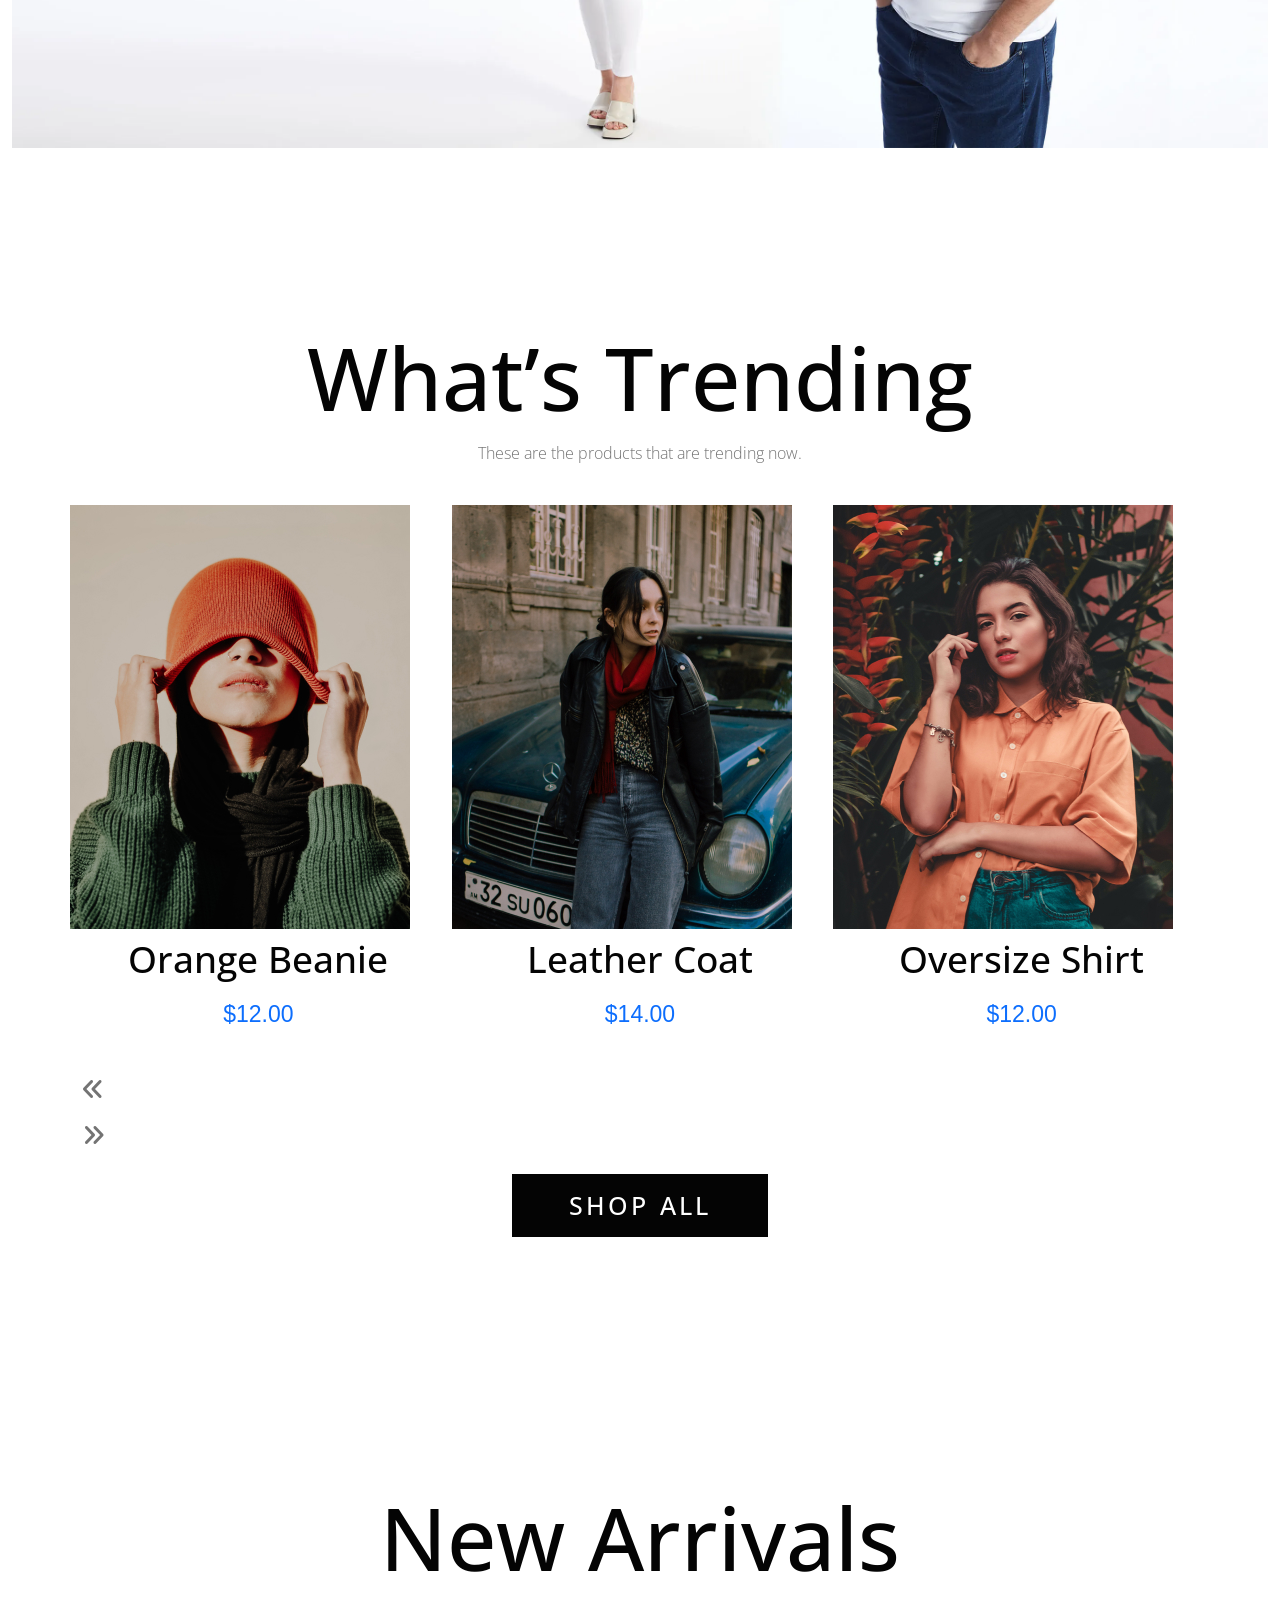
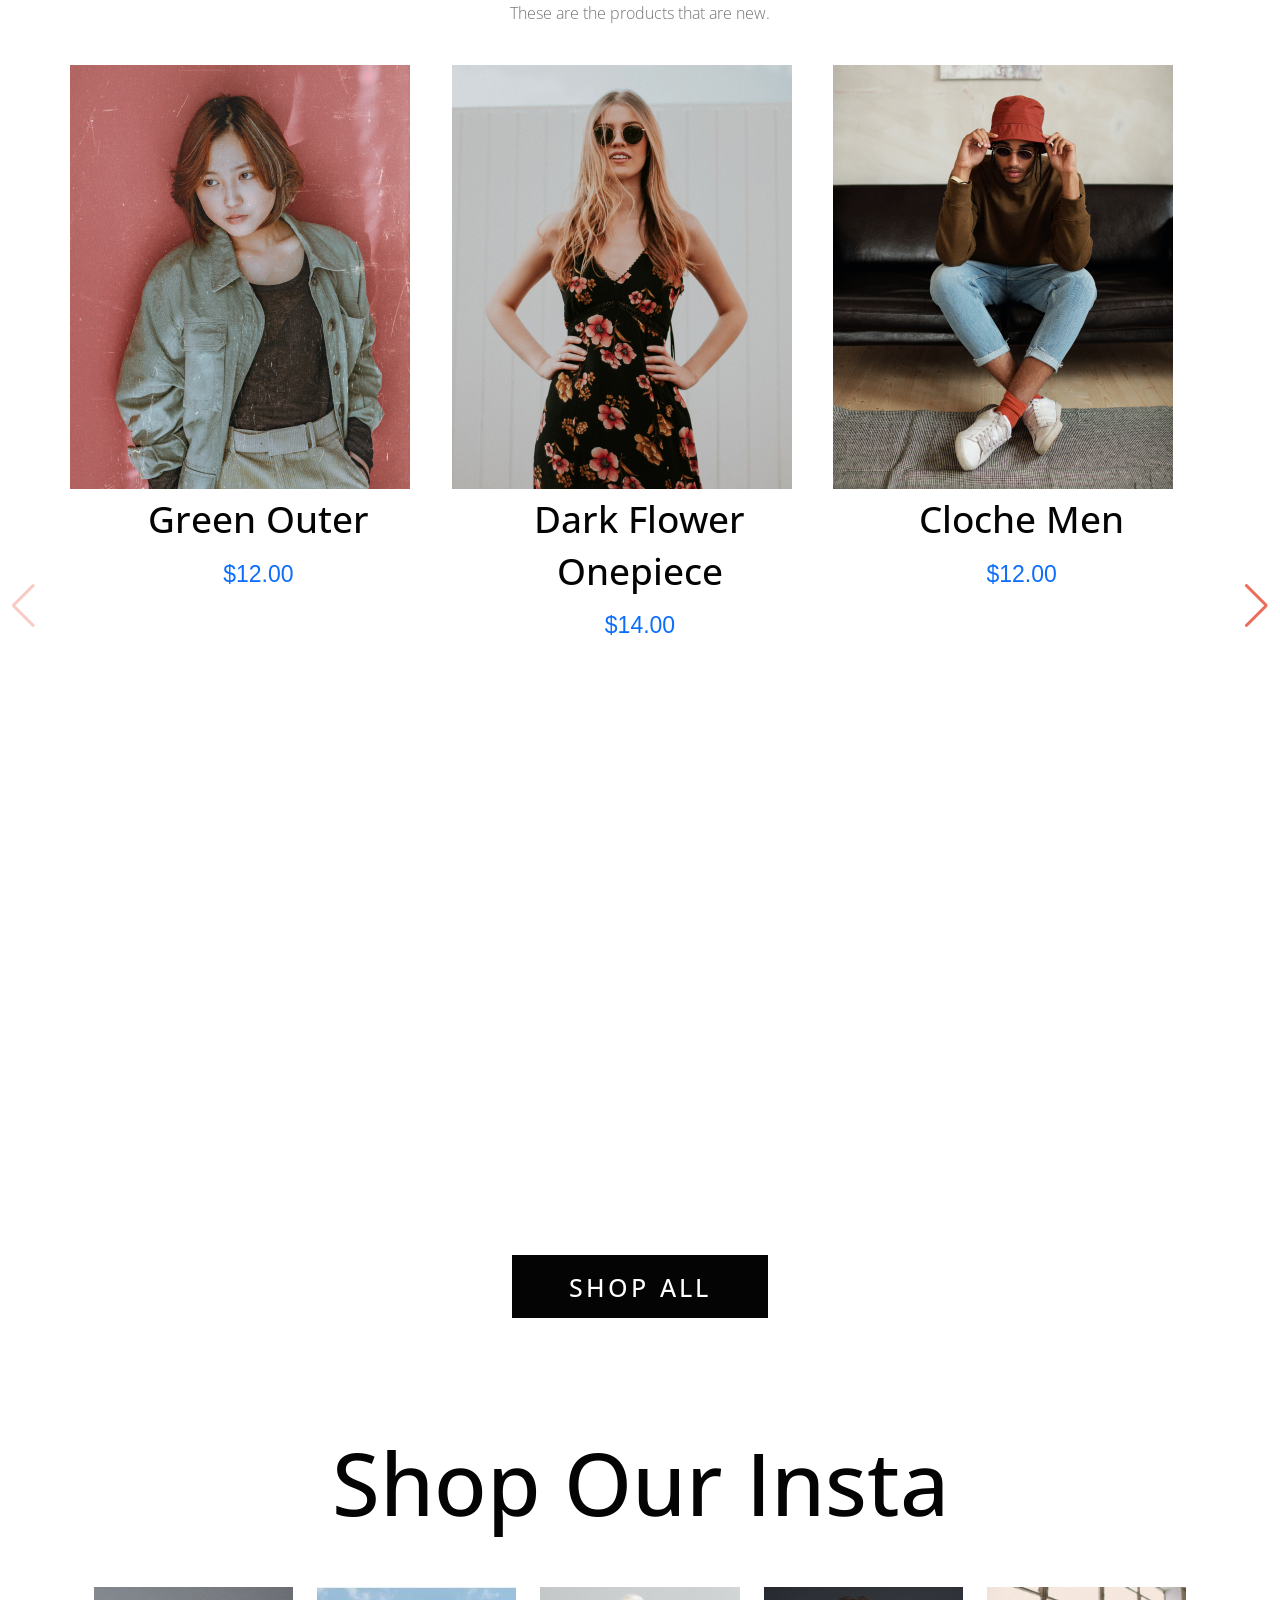
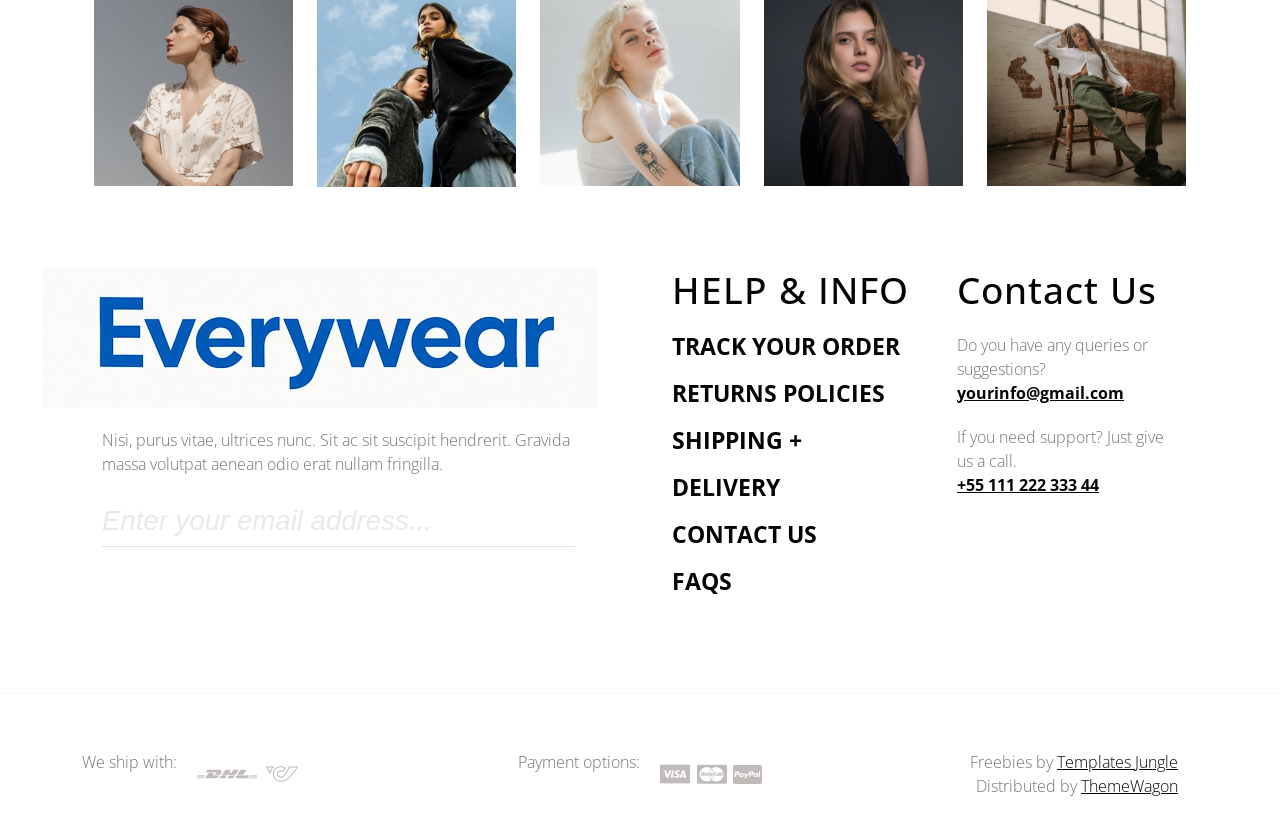
==== commit 007cb6f1: "update" ====
--- a/index.html
+++ b/index.html
@@ -44,7 +44,7 @@
           </a>
           <form class=" d-none d-lg-flex">
 
-            <input class="form-control me-5" type="search" placeholder="Search items,category or brands"
+            <input class="form-control   me-5" type="search" placeholder="Search items,category or brands"
               aria-label="Search">
             <button class="btn search-btn" type="submit">Search</button>
           </form>
@@ -308,7 +308,7 @@
   <!-- section 2 -->
 
 
-  <!-- section 3 -->
+  <!-- section 3 trending -->
   <section id="fashion-trending" class="product-store padding-large position-relative overflow-hidden">
     <div class="container mb-5">
       <div class="section-header text-center">
@@ -320,20 +320,18 @@
           <div class="swiper-wrapper">
             <div class="swiper-slide">
               <div class="product-item position-relative">
+
                 <div class="image-holder">
                   <img src="images/product-item1.jpg" alt="product-item" class="product-image">
                 </div>
                 <div class="cart-concern">
-                  <div class="cart-button d-flex flex-wrap">
-                    <div class="btn-left">
-                      <a href="#" class="btn btn-medium btn-light">Add to Cart</a>
-                    </div>
-                    <button type="button" class="btn btn-light wishlist-btn">
-                      <i class="icon icon-like"></i>
-                    </button>
-                    <button type="button" class="btn btn-light view-btn d-flex">
-                      <i class="icon icon-crop"></i>
-                    </button>
+                  <div class="cart-button d-flex flex-wrap justify-content-center mb-4">
+                    <div class="btn-left">
+                      <button  class="btn btn-medium btn-light add-to-cart">Add to Cart</button>
+                    </div>
+                    <div class="btn-righ">
+                        <button type="button" class="btn btn-light wishlist-btn">
+                        <i class="fa-regular fa-heart"></i></button></div>
                   </div>
                 </div>
                 <div class="product-detail text-center">
@@ -350,16 +348,13 @@
                   <img src="images/product-item2.jpg" alt="product-item" class="product-image">
                 </div>
                 <div class="cart-concern">
-                  <div class="cart-button d-flex flex-wrap">
-                    <div class="btn-left">
-                      <a href="#" class="btn btn-medium btn-light">Add to Cart</a>
-                    </div>
-                    <button type="button" class="btn btn-light wishlist-btn">
-                      <i class="icon icon-like"></i>
-                    </button>
-                    <button type="button" class="btn btn-light view-btn d-flex">
-                      <i class="icon icon-crop"></i>
-                    </button>
+                   <div class="cart-button d-flex flex-wrap justify-content-center mb-4 ">
+                    <div class="btn-left">
+                      <button  class="btn btn-medium btn-light add-to-cart">Add to Cart</button>
+                    </div>
+                    <div class="btn-righ">
+                        <button type="button" class="btn btn-light wishlist-btn">
+                        <i class="fa-regular fa-heart"></i></button></div>
                   </div>
                 </div>
                 <div class="product-detail text-center">
@@ -376,16 +371,13 @@
                   <img src="images/product-item3.jpg" alt="product-item" class="product-image">
                 </div>
                 <div class="cart-concern">
-                  <div class="cart-button d-flex flex-wrap">
-                    <div class="btn-left">
-                      <a href="#" class="btn btn-medium btn-light">Add to Cart</a>
-                    </div>
-                    <button type="button" class="btn btn-light wishlist-btn">
-                      <i class="icon icon-like"></i>
-                    </button>
-                    <button type="button" class="btn btn-light view-btn d-flex">
-                      <i class="icon icon-crop"></i>
-                    </button>
+                <div class="cart-button d-flex flex-wrap justify-content-center mb-4 ">
+                    <div class="btn-left">
+                      <button  class="btn btn-medium btn-light add-to-cart">Add to Cart</button>
+                    </div>
+                    <div class="btn-righ">
+                        <button type="button" class="btn btn-light wishlist-btn">
+                        <i class="fa-regular fa-heart"></i></button></div>
                   </div>
                 </div>
                 <div class="product-detail text-center">
@@ -402,16 +394,13 @@
                   <img src="images/product-item4.jpg" alt="product-item" class="product-image">
                 </div>
                 <div class="cart-concern">
-                  <div class="cart-button d-flex flex-wrap">
-                    <div class="btn-left">
-                      <a href="#" class="btn btn-medium btn-light">Add to Cart</a>
-                    </div>
-                    <button type="button" class="btn btn-light wishlist-btn">
-                      <i class="icon icon-like"></i>
-                    </button>
-                    <button type="button" class="btn btn-light view-btn d-flex">
-                      <i class="icon icon-crop"></i>
-                    </button>
+                 <div class="cart-button d-flex flex-wrap justify-content-center mb-4 ">
+                    <div class="btn-left">
+                      <button  class="btn btn-medium btn-light add-to-cart">Add to Cart</button>
+                    </div>
+                    <div class="btn-righ">
+                        <button type="button" class="btn btn-light wishlist-btn">
+                        <i class="fa-regular fa-heart"></i></button></div>
                   </div>
                 </div>
                 <div class="product-detail text-center">
@@ -428,16 +417,13 @@
                   <img src="images/product-item5.jpg" alt="product-item" class="product-image">
                 </div>
                 <div class="cart-concern">
-                  <div class="cart-button d-flex flex-wrap">
-                    <div class="btn-left">
-                      <a href="#" class="btn btn-medium btn-light">Add to Cart</a>
-                    </div>
-                    <button type="button" class="btn btn-light wishlist-btn">
-                      <i class="icon icon-like"></i>
-                    </button>
-                    <button type="button" class="btn btn-light view-btn d-flex">
-                      <i class="icon icon-crop"></i>
-                    </button>
+                  <div class="cart-button d-flex flex-wrap justify-content-center mb-4 ">
+                    <div class="btn-left">
+                      <button  class="btn btn-medium btn-light add-to-cart">Add to Cart</button>
+                    </div>
+                    <div class="btn-righ">
+                        <button type="button" class="btn btn-light wishlist-btn">
+                        <i class="fa-regular fa-heart"></i></button></div>
                   </div>
                 </div>
                 <div class="product-detail text-center">
@@ -450,8 +436,9 @@
             </div>
           </div>
         </div>
-        <div class="swiper-button swiper-button-next"></div>
-        <div class="swiper-button swiper-button-prev"></div>
+
+        <div class="prev-btn"><i class="fa-solid fa-angles-left"></i></div>
+        <div class="next-btn"><i class="fa-solid fa-angles-right"></i></div>
         <div class="btn-center">
           <a href="shop.html" class="btn btn-medium btn-black">Shop All</a>
         </div>
@@ -459,7 +446,7 @@
     </div>
     <div class="swiper-pagination"></div>
   </section>
-
+<!-- new arrivel -->
   <section id="new-arrivals" class="product-store  position-relative overflow-hidden">
     <div class="container mt-5 mb-5">
       <div class="section-header text-center">
@@ -475,17 +462,13 @@
                   <img src="images/product-item5.jpg" alt="product-item" class="product-image">
                 </div>
                 <div class="cart-concern">
-                  <div class="cart-button d-flex flex-wrap">
-                    <div class="btn-left">
-                      <a href="#" class="btn btn-medium btn-light">Add to Cart</a>
-                    </div>
-                    <button type="button" class="btn btn-light wishlist-btn">
-                      <i class="icon icon-like"></i>
-                    </button>
-                    <button type="button" class="btn btn-light view-btn 
-                          d-flex">
-                      <i class="icon icon-crop"></i>
-                    </button>
+                <div class="cart-button d-flex flex-wrap justify-content-center mb-4 ">
+                    <div class="btn-left">
+                      <button  class="btn btn-medium btn-light add-to-cart">Add to Cart</button>
+                    </div>
+                    <div class="btn-righ">
+                        <button type="button" class="btn btn-light wishlist-btn">
+                        <i class="fa-regular fa-heart"></i></button></div>
                   </div>
                 </div>
                 <div class="product-detail text-center">
@@ -502,17 +485,13 @@
                   <img src="images/product-item6.jpg" alt="product-item" class="product-image">
                 </div>
                 <div class="cart-concern">
-                  <div class="cart-button d-flex flex-wrap">
-                    <div class="btn-left">
-                      <a href="#" class="btn btn-medium btn-light">Add to Cart</a>
-                    </div>
-                    <button type="button" class="btn btn-light wishlist-btn">
-                      <i class="icon icon-like"></i>
-                    </button>
-                    <button type="button" class="btn btn-light view-btn 
-                          d-flex">
-                      <i class="icon icon-crop"></i>
-                    </button>
+                  <div class="cart-button d-flex flex-wrap justify-content-center mb-4 ">
+                    <div class="btn-left">
+                      <button  class="btn btn-medium btn-light add-to-cart">Add to Cart</button>
+                    </div>
+                    <div class="btn-righ">
+                        <button type="button" class="btn btn-light wishlist-btn">
+                        <i class="fa-regular fa-heart"></i></button></div>
                   </div>
                 </div>
                 <div class="product-detail text-center">
@@ -529,17 +508,13 @@
                   <img src="images/product-item7.jpg" alt="product-item" class="product-image">
                 </div>
                 <div class="cart-concern">
-                  <div class="cart-button d-flex flex-wrap">
-                    <div class="btn-left">
-                      <a href="#" class="btn btn-medium btn-light">Add to Cart</a>
-                    </div>
-                    <button type="button" class="btn btn-light wishlist-btn">
-                      <i class="icon icon-like"></i>
-                    </button>
-                    <button type="button" class="btn btn-light view-btn 
-                          d-flex">
-                      <i class="icon icon-crop"></i>
-                    </button>
+                 <div class="cart-button d-flex flex-wrap justify-content-center mb-4 ">
+                    <div class="btn-left">
+                      <button  class="btn btn-medium btn-light add-to-cart">Add to Cart</button>
+                    </div>
+                    <div class="btn-righ">
+                        <button type="button" class="btn btn-light wishlist-btn">
+                        <i class="fa-regular fa-heart"></i></button></div>
                   </div>
                 </div>
                 <div class="product-detail text-center">
@@ -556,17 +531,14 @@
                   <img src="images/product-item8.jpg" alt="product-item" class="product-image">
                 </div>
                 <div class="cart-concern">
-                  <div class="cart-button d-flex flex-wrap">
-                    <div class="btn-left">
-                      <a href="#" class="btn btn-medium btn-light">Add to Cart</a>
-                    </div>
-                    <button type="button" class="btn btn-light wishlist-btn">
-                      <i class="icon icon-like"></i>
-                    </button>
-                    <button type="button" class="btn btn-light view-btn 
-                          d-flex">
-                      <i class="icon icon-crop"></i>
-                    </button>
+                <div class="cart-button d-flex flex-wrap justify-content-center mb-4 ">
+                    <div class="btn-left">
+                      <button  class="btn btn-medium btn-light add-to-cart">Add to Cart</button>
+                    </div>
+                    <div class="btn-righ">
+                        <button type="button" class="btn btn-light wishlist-btn">
+                        <i class="fa-regular fa-heart"></i></button></div>
+                  </div>
                   </div>
                 </div>
                 <div class="product-detail text-center">
@@ -583,17 +555,13 @@
                   <img src="images/product-item5.jpg" alt="product-item" class="product-image">
                 </div>
                 <div class="cart-concern">
-                  <div class="cart-button d-flex flex-wrap">
-                    <div class="btn-left">
-                      <a href="#" class="btn btn-medium btn-light">Add to Cart</a>
-                    </div>
-                    <button type="button" class="btn btn-light wishlist-btn">
-                      <i class="icon icon-like"></i>
-                    </button>
-                    <button type="button" class="btn btn-light view-btn 
-                          d-flex">
-                      <i class="icon icon-crop"></i>
-                    </button>
+                <div class="cart-button d-flex flex-wrap justify-content-center mb-4 ">
+                    <div class="btn-left">
+                      <button  class="btn btn-medium btn-light add-to-cart">Add to Cart</button>
+                    </div>
+                    <div class="btn-righ">
+                        <button type="button" class="btn btn-light wishlist-btn">
+                        <i class="fa-regular fa-heart"></i></button></div>
                   </div>
                 </div>
                 <div class="product-detail text-center">
@@ -606,8 +574,8 @@
             </div>
           </div>
         </div>
-        <div class="swiper-button swiper-button-next"></div>
-        <div class="swiper-button swiper-button-prev"></div>
+        <div class=" swiper-button-next"></div>
+        <div class=" swiper-button-prev"></div>
         <div class="btn-center">
           <a href="#" class="btn btn-medium btn-black">Shop All</a>
         </div>
@@ -806,7 +774,7 @@
     <div class="modal-content">
         <button type="button" class="btn-close" data-bs-dismiss="modal" aria-label="Close"></button>
       
-     <form class="m-4">
+<form class="m-4 ">
   <div class="mb-3">
     <label for="exampleInputEmail1" class="form-label">Email address</label>
     <input type="email" class="form-control" id="exampleInputEmail1" aria-describedby="emailHelp">
@@ -825,7 +793,7 @@
      </div> 
     </div>
   </div>
-</div>
+
  <!-- modal -->
 
 
--- a/style.css
+++ b/style.css
@@ -2060,7 +2060,10 @@
 .product-item .cart-concern {
   position: absolute;
   bottom: 30px;
-  left: 20px;
+  /* left: 20px; */
+  /* transform: translate(-50%, 0); */
+  left: 10%;
+  
   z-index: 9;
   transition: 0.5s ease-out;
   opacity: 0;
@@ -3177,18 +3180,8 @@
     }
   
 }
-navbar-collapse {
-    flex-basis: 100%;
-    flex-grow: 1;
-    z-index: 999;
-    align-items: center;
-    background-color: #ffffff85;
-    position: absolute;
-    top: 100%;
-    width: 232px;
-    left: 0px;}
-
-.form-control {
+
+header .form-control {
   height: 43px;
   width: 400px;
   margin: 20px;
@@ -3294,34 +3287,6 @@
 .logo-footer{
   margin-left: -30px;
 }
- /* .modal-content{
-  width: 500px !important;
-  height: 300px !important;
-  margin-left: 100px !important; 
- } */
- /* .modal-content label{
-  font-size: 20px !important;
-  font-weight: bold !important;
-  color: rgb(7, 7, 74) !important;
-  margin-left: 10px !important;
-  margin-right: 10px !important;
-  font-family: 'Poppins', sans-serif !important;
-  font-style: normal !important;
-
- } */
- /* .modal-content #inputPassword3 , #inputEmail3{
-  width: 400px !important;
-  height: 40px !important;
-  border-radius: 5px !important;
-  border: solid 1px rgb(213, 213, 213) !important;} */
-
- /* .modal-content label{
-  font-size: 18px !important;
-  margin-left: 2px !important;
-  margin-right: 30px !important
-
- } */
-  /* .form-signin{
-  color: #040404;
-
- } */+.wishlist-btn{
+  height: 50px;
+}
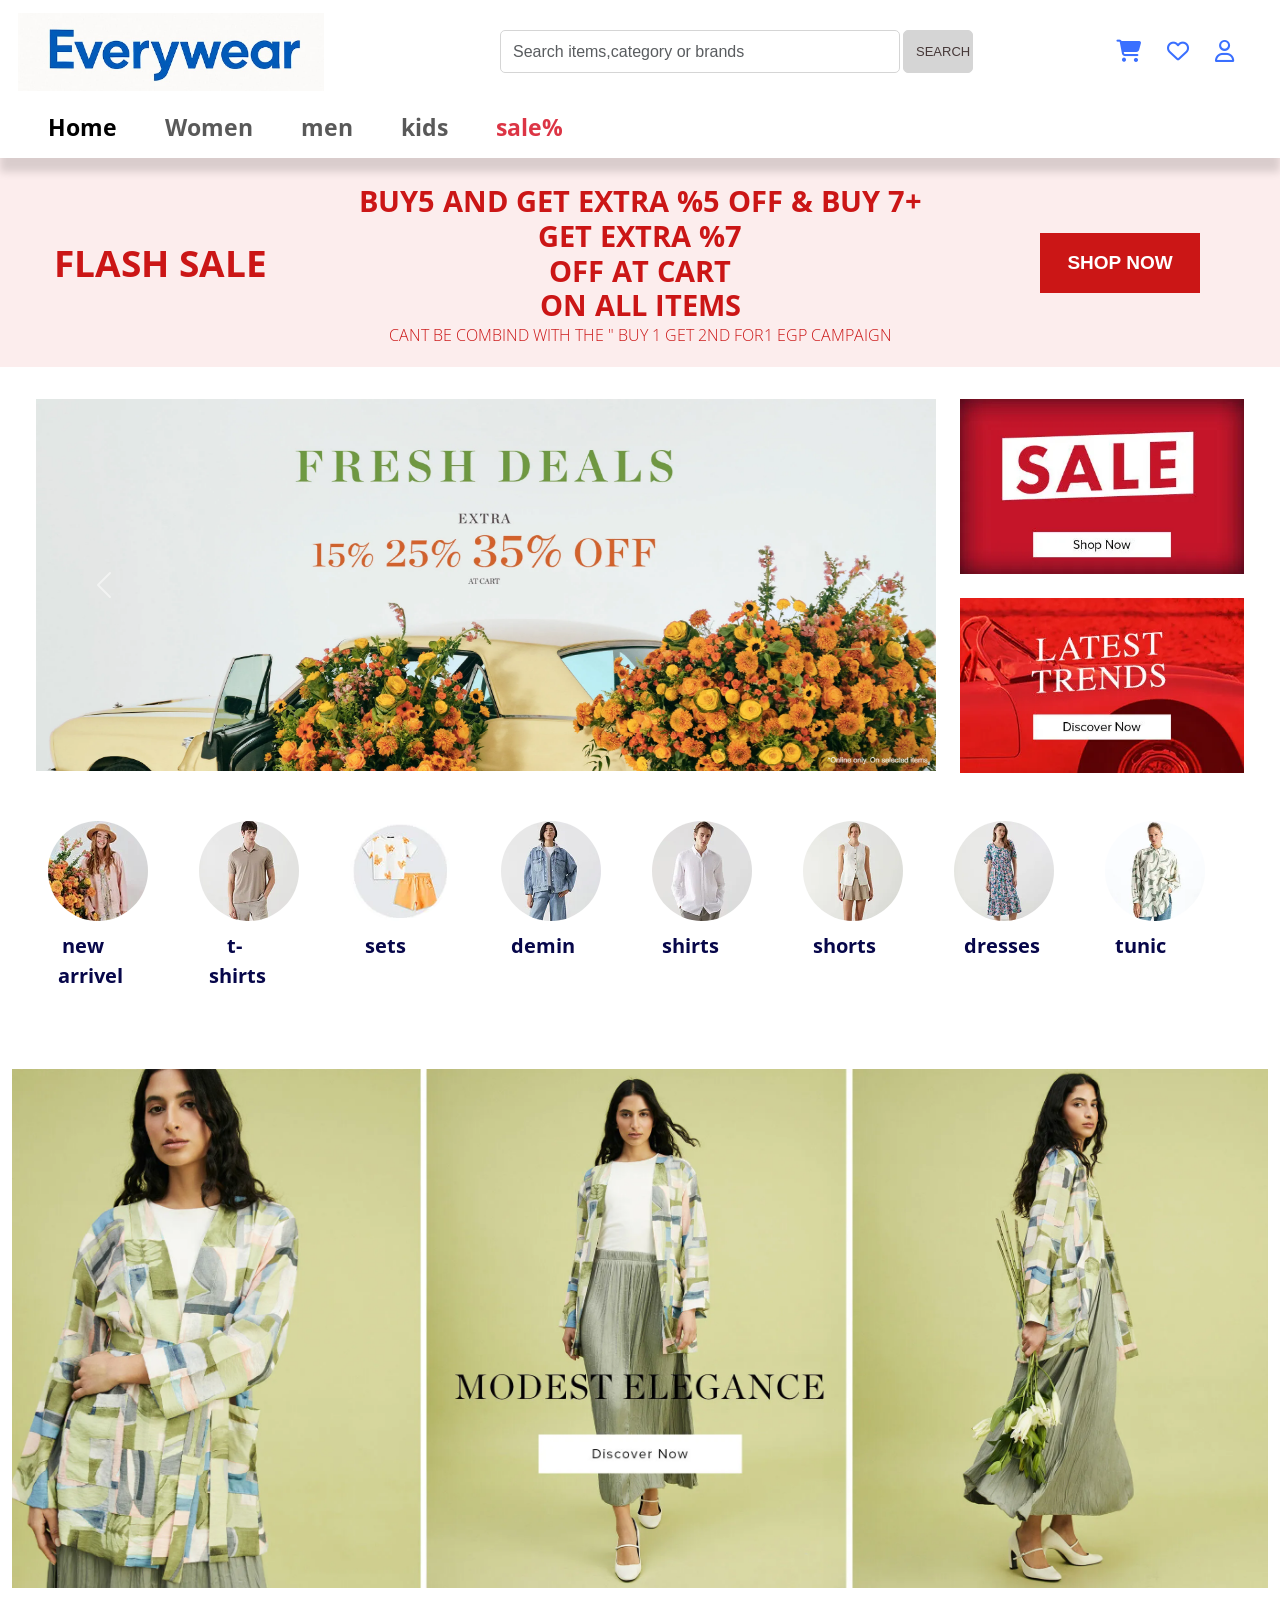
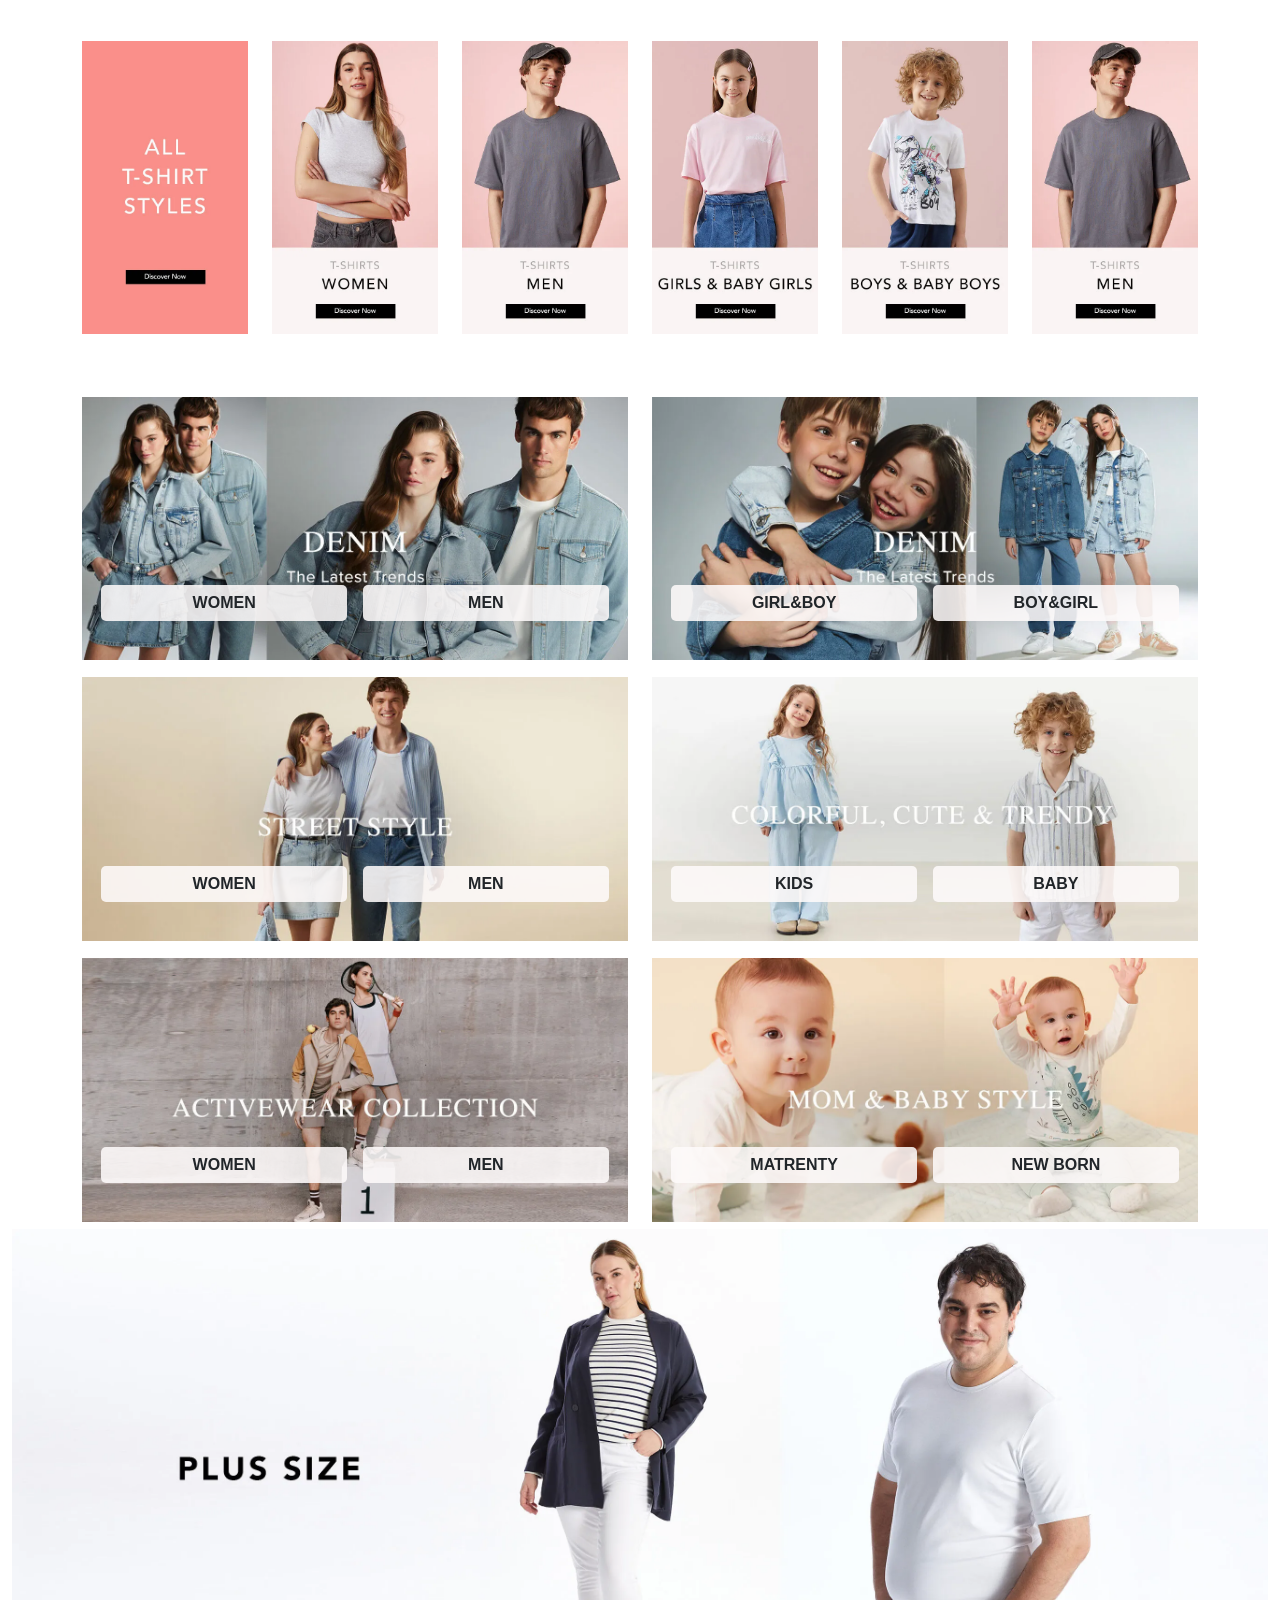
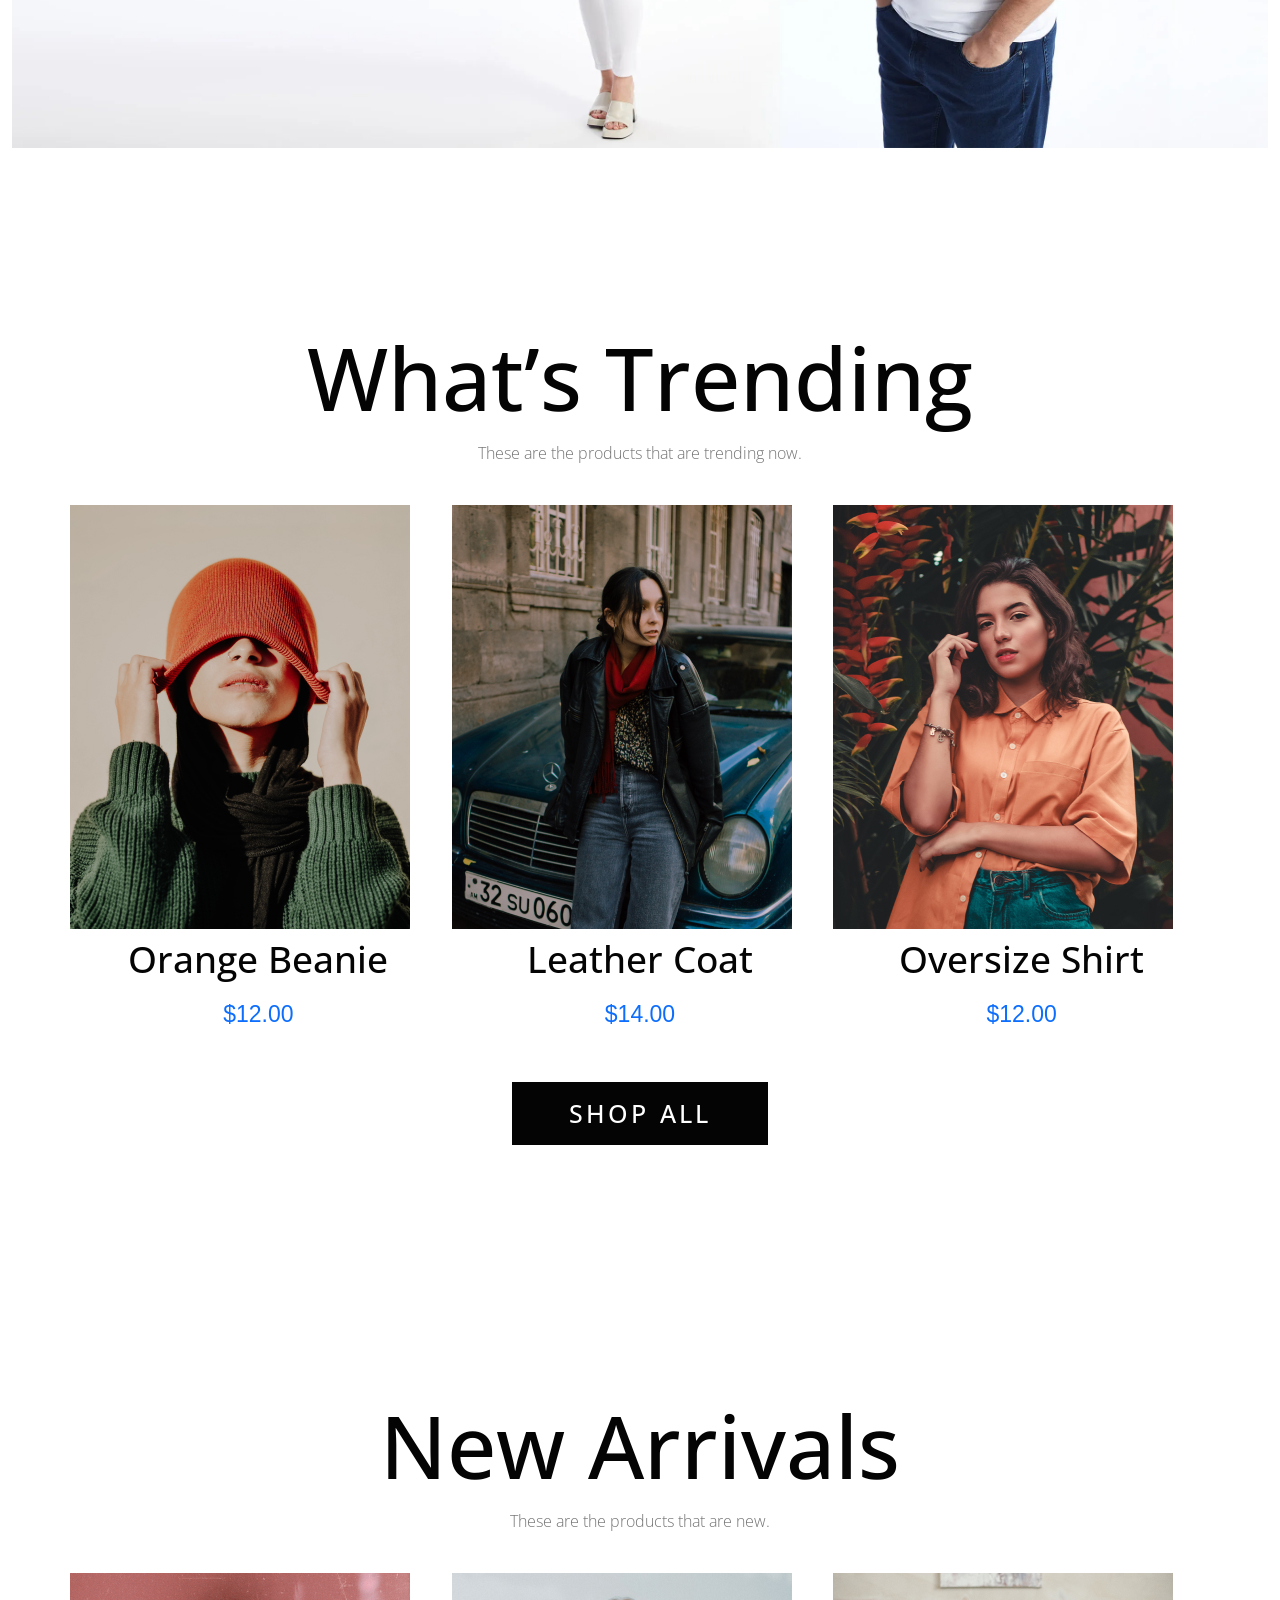
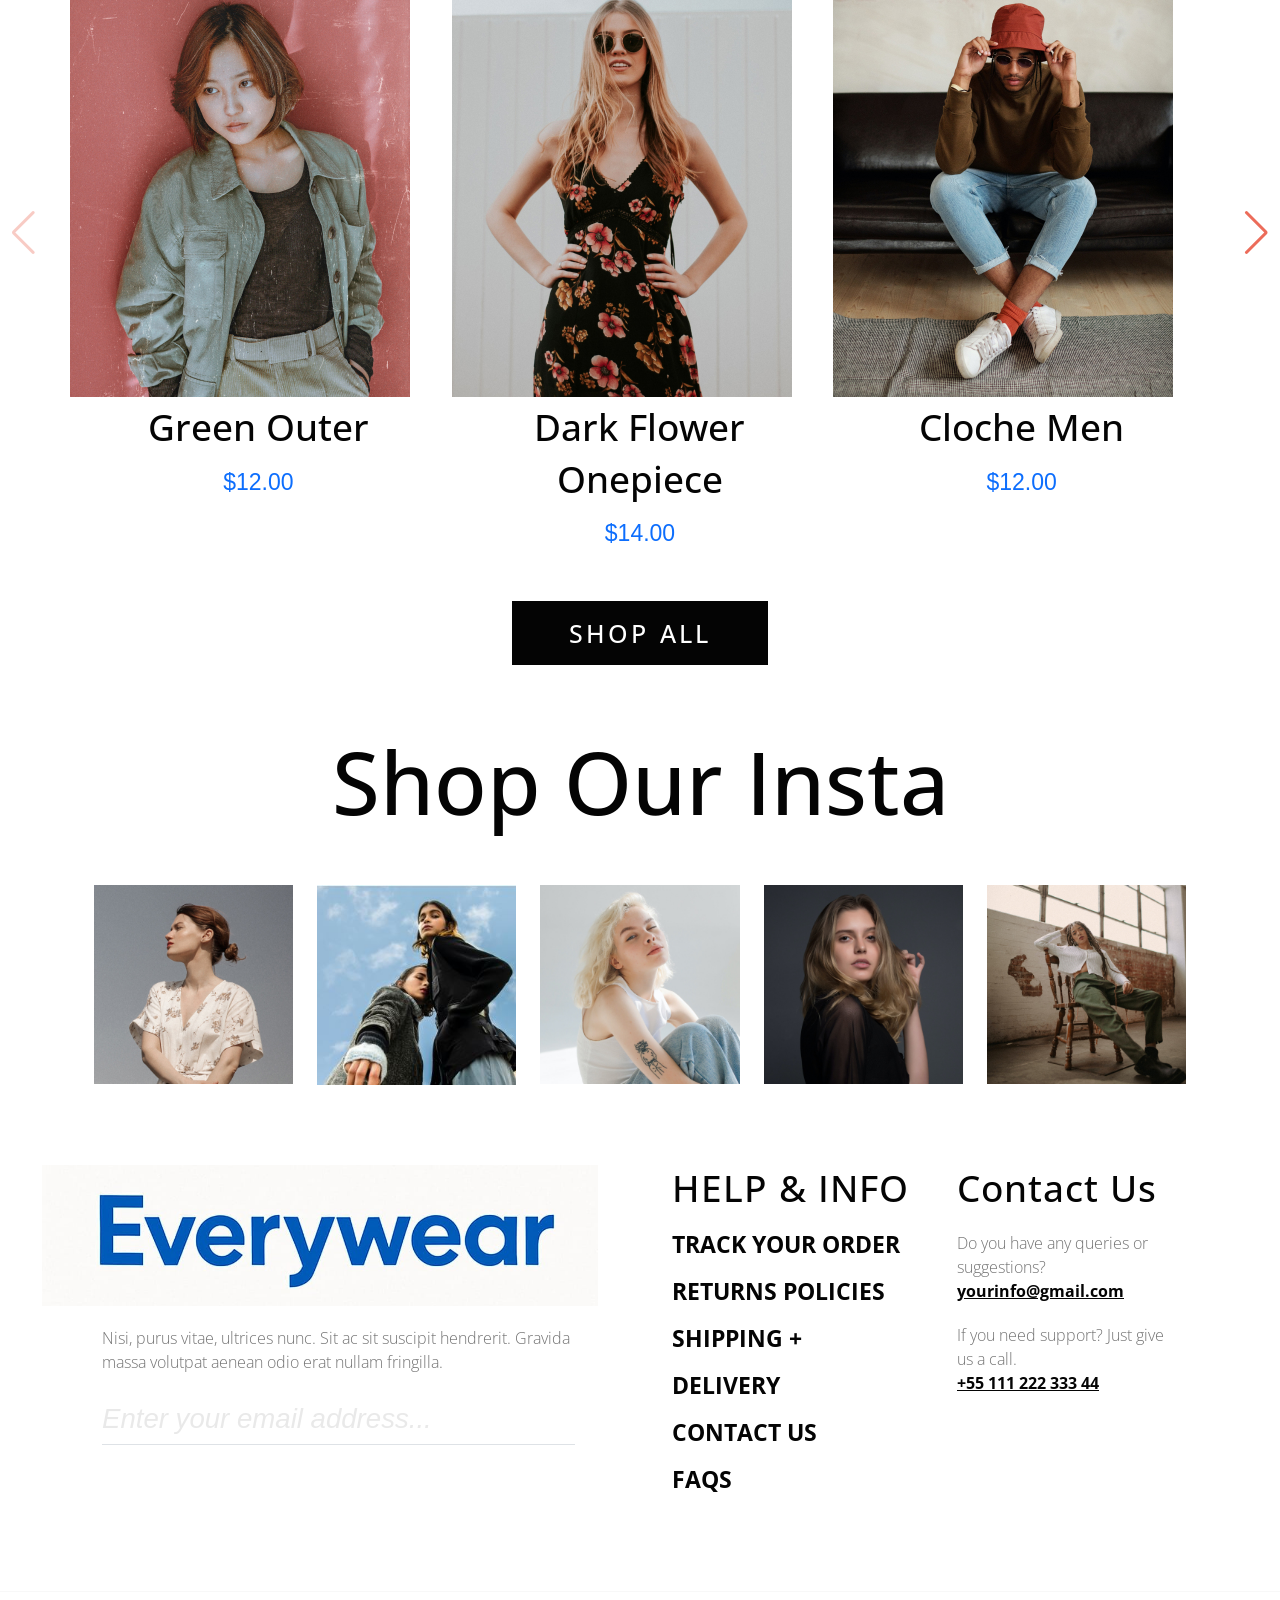
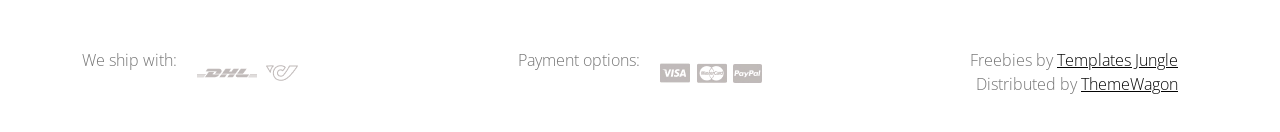
==== commit bf458f2a: "update" ====
--- a/index.html
+++ b/index.html
@@ -365,55 +365,55 @@
                 </div>
               </div>
             </div>
+            <div class=   "swiper-slide">
+              <div class="product-item position-relative">
+                <div class="image-holder">
+                  <img src="images/product-item3.jpg" alt="product-item" class="product-image">
+                </div>
+                <div class="cart-concern">
+                <div class="cart-button d-flex flex-wrap justify-content-center mb-4 ">
+                    <div class="btn-left">
+                      <button  class="btn btn-medium btn-light add-to-cart">Add to Cart</button>
+                    </div>
+                    <div class="btn-righ">
+                        <button type="button" class="btn btn-light wishlist-btn">
+                        <i class="fa-regular fa-heart"></i></button></div>
+                  </div>
+                </div>
+                <div class="product-detail text-center">
+                  <h3 class="product-title">
+                    <a href="#">Oversize shirt</a>
+                  </h3>
+                  <span class="item-price text-primary">$12.00</span>
+                </div>
+              </div>
+            </div>
             <div class="swiper-slide">
               <div class="product-item position-relative">
                 <div class="image-holder">
-                  <img src="images/product-item3.jpg" alt="product-item" class="product-image">
-                </div>
-                <div class="cart-concern">
-                <div class="cart-button d-flex flex-wrap justify-content-center mb-4 ">
-                    <div class="btn-left">
-                      <button  class="btn btn-medium btn-light add-to-cart">Add to Cart</button>
-                    </div>
-                    <div class="btn-righ">
-                        <button type="button" class="btn btn-light wishlist-btn">
-                        <i class="fa-regular fa-heart"></i></button></div>
-                  </div>
-                </div>
-                <div class="product-detail text-center">
-                  <h3 class="product-title">
-                    <a href="#">Oversize shirt</a>
-                  </h3>
-                  <span class="item-price text-primary">$12.00</span>
+                  <img src="images/product-item4.jpg" alt="product-item" class="product-image">
+                </div>
+                <div class="cart-concern">
+                 <div class="cart-button d-flex flex-wrap justify-content-center mb-4 ">
+                    <div class="btn-left">
+                      <button  class="btn btn-medium btn-light add-to-cart">Add to Cart</button>
+                    </div>
+                    <div class="btn-righ">
+                        <button type="button" class="btn btn-light wishlist-btn">
+                        <i class="fa-regular fa-heart"></i></button></div>
+                  </div>
+                </div>
+                <div class="product-detail text-center">
+                  <h3 class="product-title">
+                    <a href="#">Flora print dress</a>
+                  </h3>
+                  <span class="item-price text-primary">$14.00</span>
                 </div>
               </div>
             </div>
             <div class="swiper-slide">
               <div class="product-item position-relative">
                 <div class="image-holder">
-                  <img src="images/product-item4.jpg" alt="product-item" class="product-image">
-                </div>
-                <div class="cart-concern">
-                 <div class="cart-button d-flex flex-wrap justify-content-center mb-4 ">
-                    <div class="btn-left">
-                      <button  class="btn btn-medium btn-light add-to-cart">Add to Cart</button>
-                    </div>
-                    <div class="btn-righ">
-                        <button type="button" class="btn btn-light wishlist-btn">
-                        <i class="fa-regular fa-heart"></i></button></div>
-                  </div>
-                </div>
-                <div class="product-detail text-center">
-                  <h3 class="product-title">
-                    <a href="#">Flora print dress</a>
-                  </h3>
-                  <span class="item-price text-primary">$14.00</span>
-                </div>
-              </div>
-            </div>
-            <div class="swiper-slide">
-              <div class="product-item position-relative">
-                <div class="image-holder">
                   <img src="images/product-item5.jpg" alt="product-item" class="product-image">
                 </div>
                 <div class="cart-concern">
@@ -430,21 +430,18 @@
                   <h3 class="product-title">
                     <a href="#">Green outer</a>
                   </h3>
-                  <span class="item-price text-primary">$16.00</span>
-                </div>
-              </div>
-            </div>
-          </div>
-        </div>
-
-        <div class="prev-btn"><i class="fa-solid fa-angles-left"></i></div>
-        <div class="next-btn"><i class="fa-solid fa-angles-right"></i></div>
+                </div>
+              </div>
+            </div>
+          </div>
+        </div>
+
+      
         <div class="btn-center">
           <a href="shop.html" class="btn btn-medium btn-black">Shop All</a>
         </div>
       </div>
     </div>
-    <div class="swiper-pagination"></div>
   </section>
 <!-- new arrivel -->
   <section id="new-arrivals" class="product-store  position-relative overflow-hidden">
@@ -549,42 +546,18 @@
                 </div>
               </div>
             </div>
-            <div class="swiper-slide">
-              <div class="product-item position-relative">
-                <div class="image-holder">
-                  <img src="images/product-item5.jpg" alt="product-item" class="product-image">
-                </div>
-                <div class="cart-concern">
-                <div class="cart-button d-flex flex-wrap justify-content-center mb-4 ">
-                    <div class="btn-left">
-                      <button  class="btn btn-medium btn-light add-to-cart">Add to Cart</button>
-                    </div>
-                    <div class="btn-righ">
-                        <button type="button" class="btn btn-light wishlist-btn">
-                        <i class="fa-regular fa-heart"></i></button></div>
-                  </div>
-                </div>
-                <div class="product-detail text-center">
-                  <h3 class="product-title">
-                    <a href="#">Green outer</a>
-                  </h3>
-                  <span class="item-price text-primary">$16.00</span>
-                </div>
-              </div>
-            </div>
-          </div>
-        </div>
+          
+          </div>
+        
         <div class=" swiper-button-next"></div>
         <div class=" swiper-button-prev"></div>
-        <div class="btn-center">
-          <a href="#" class="btn btn-medium btn-black">Shop All</a>
-        </div>
-      </div>
-    </div>
-    <div class="swiper-pagination1"></div>
+         <div class="btn-center">
+          <a href="#" class="btn btn-medium btn-black">Shop All</a></div>
+      </div>
+      </div>
   </section>
   <section id="instagram" class="overflow-hidden">
-    <div class="container mt-5">
+    <div class="container">
       <div class="row">
         <div class="section-header text-center">
           <h2 class="section-title">Shop our insta</h2>
--- a/style.css
+++ b/style.css
@@ -2095,7 +2095,8 @@
   border-radius: 50%;
 }
 
-.product-store .swiper-button.swiper-button-prev {
+.product-store 
+-button.swiper-button-prev {
   left: 40px;
 }
 
@@ -2696,7 +2697,7 @@
 
 .shopify-grid img.product-image {
   width: 100%;
-  height: auto;
+  /* height: auto; */
   object-fit: cover;
 }
 
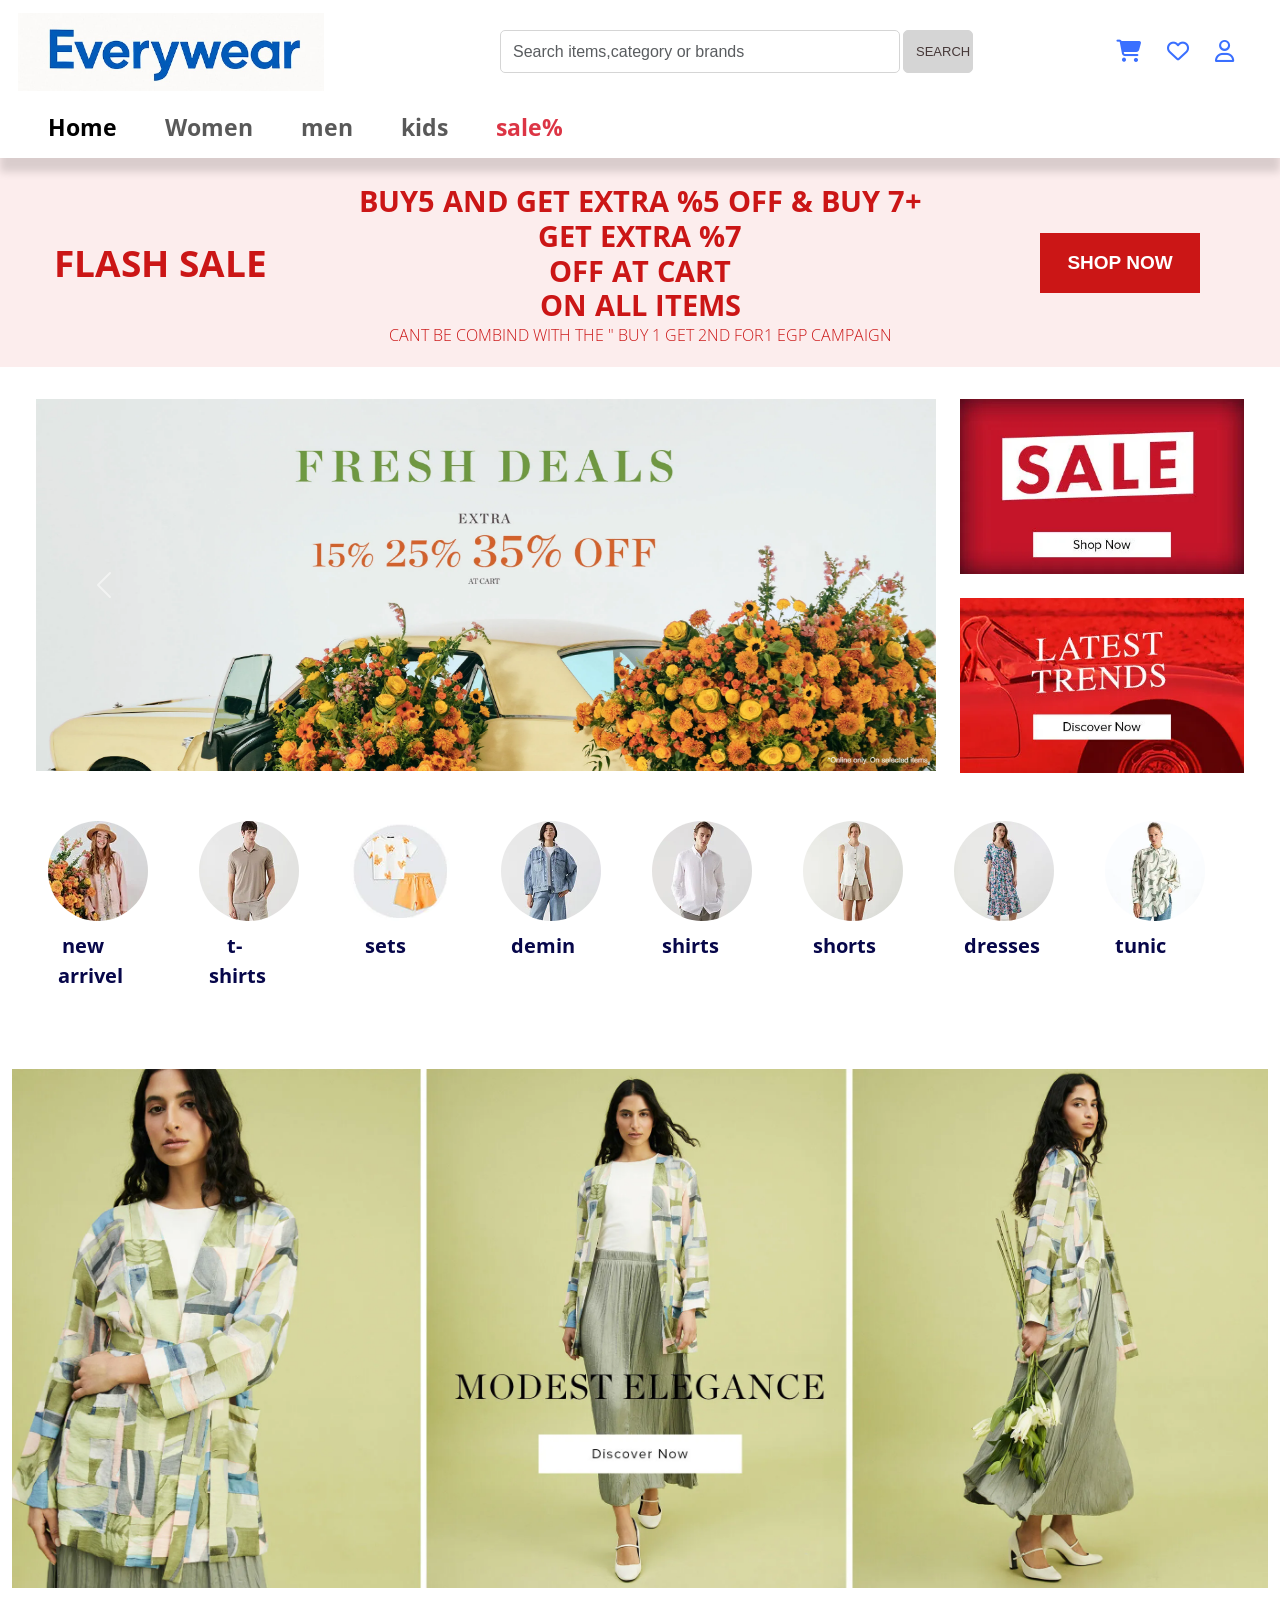
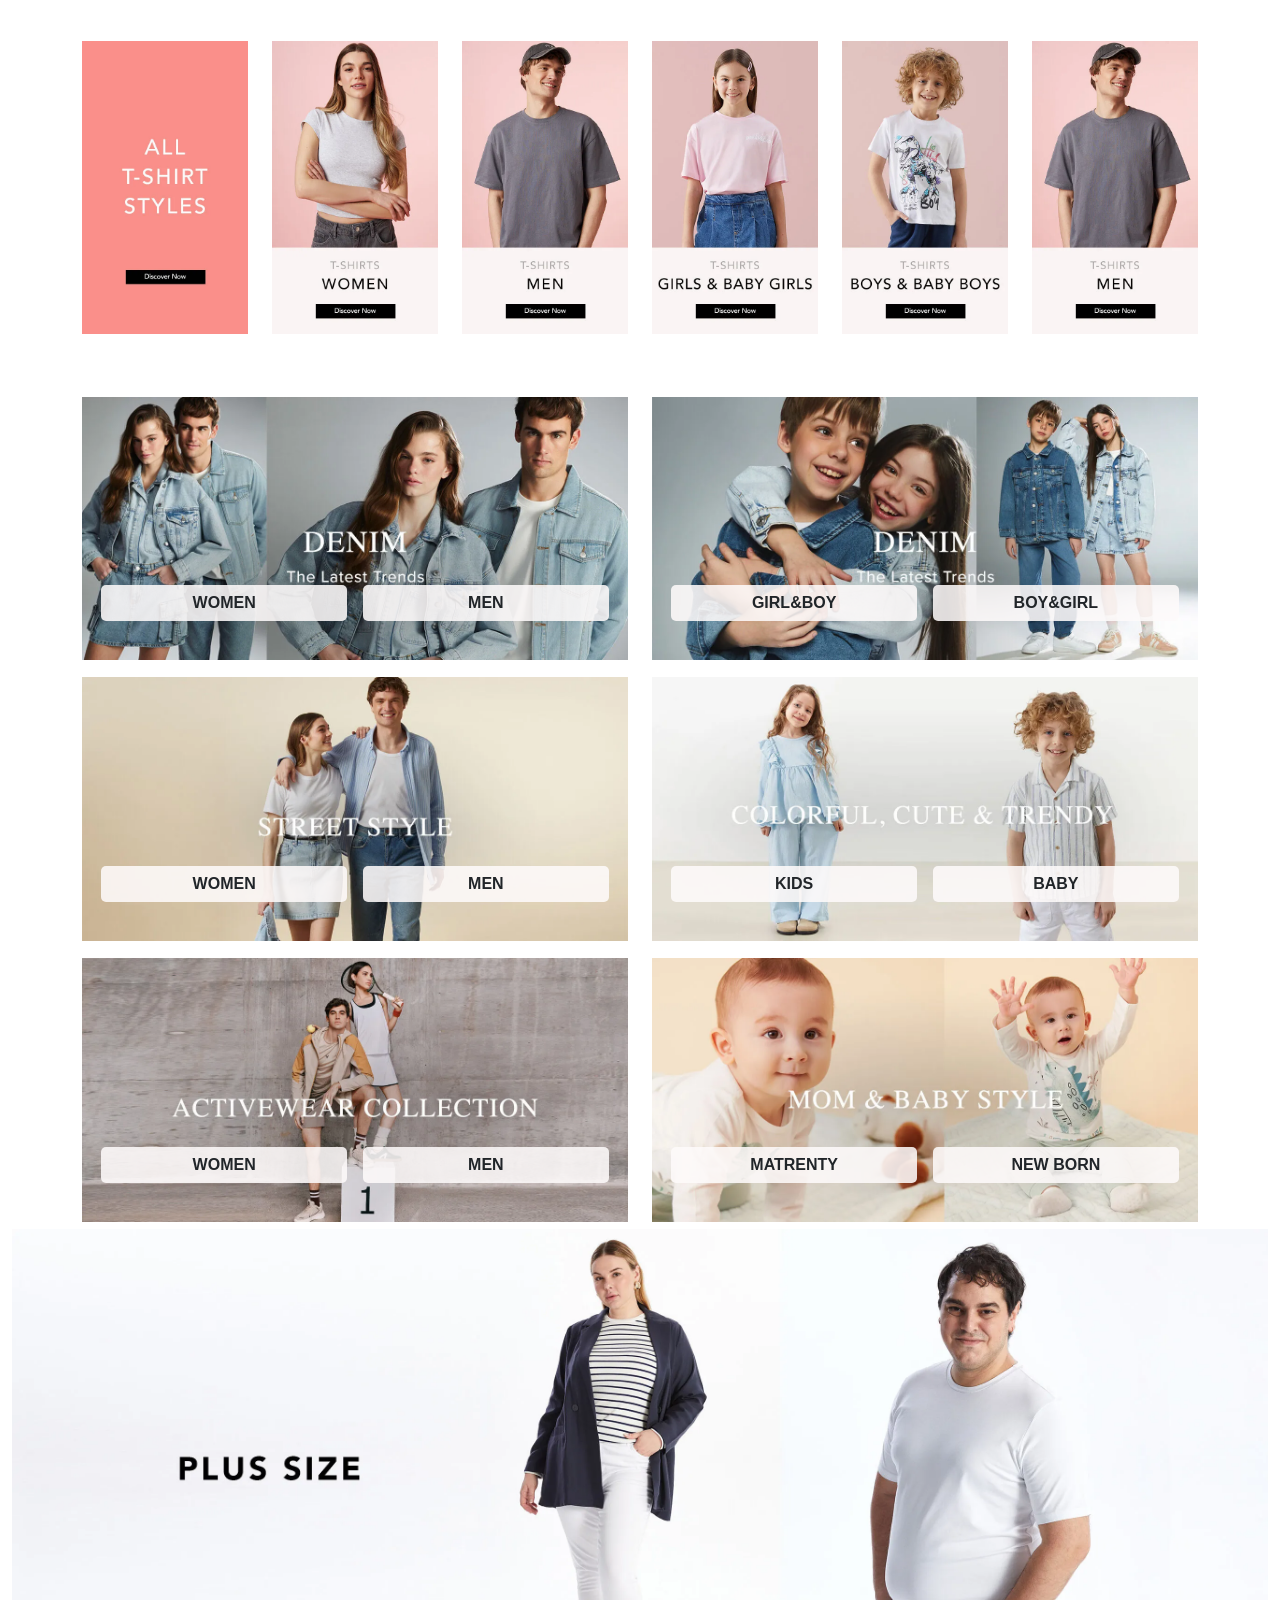
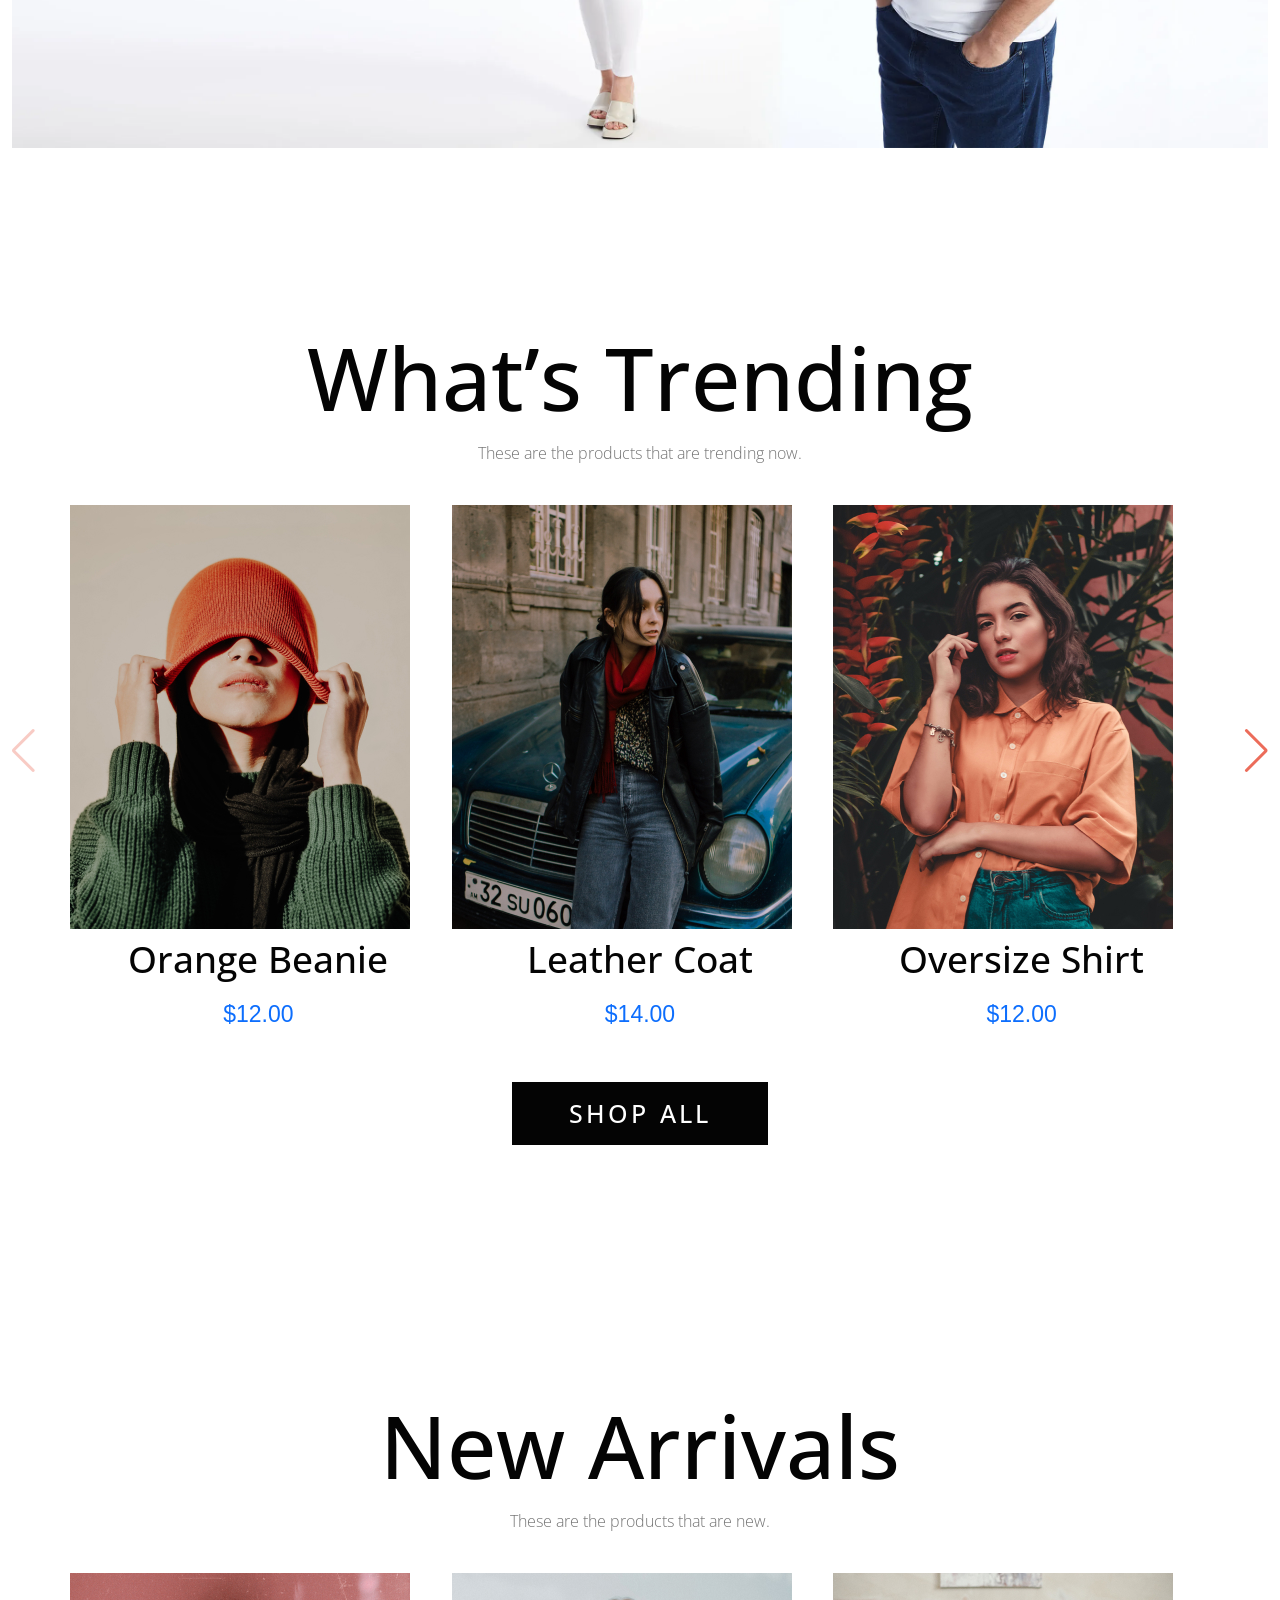
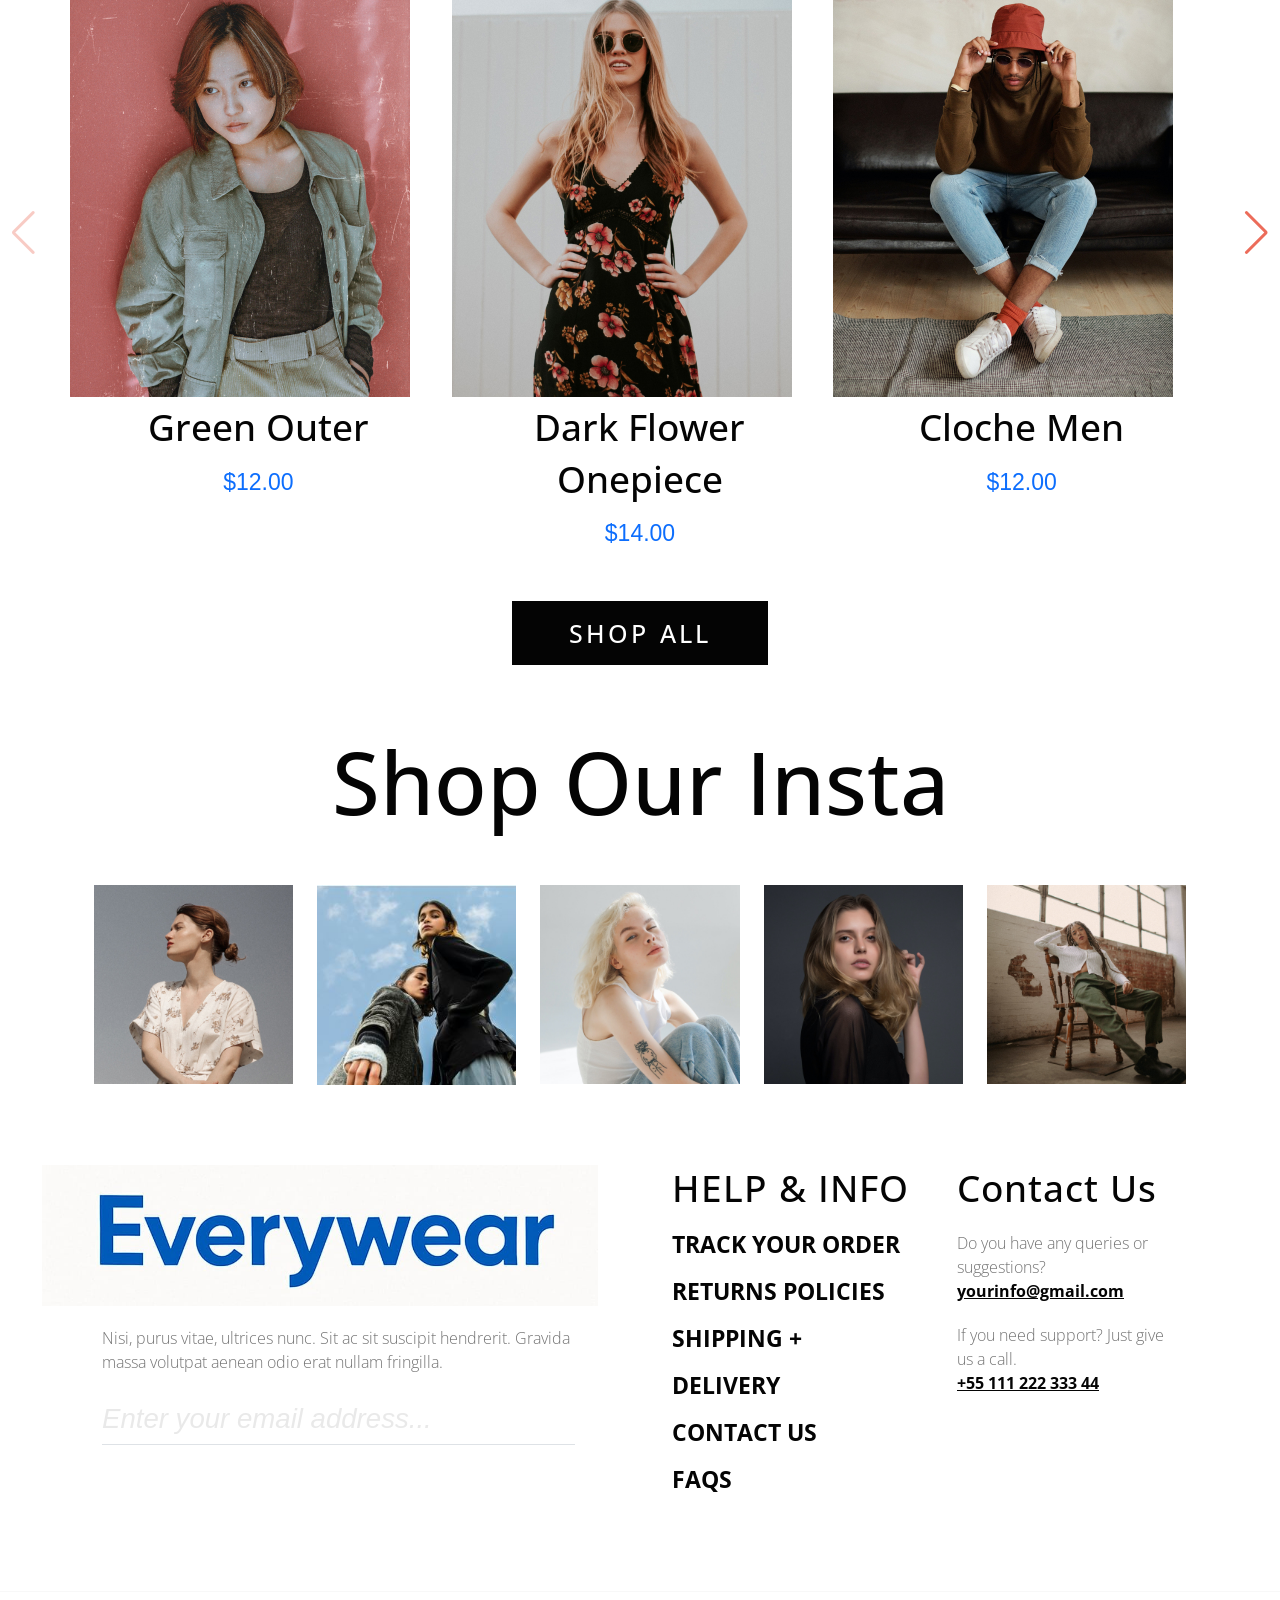
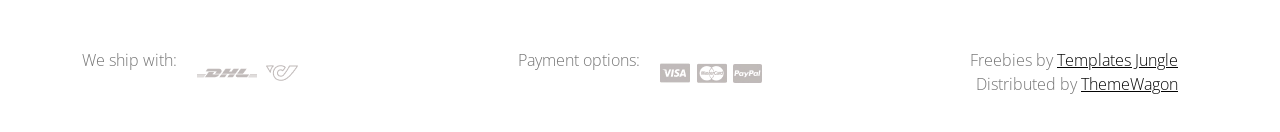
==== commit c8f8f2a4: "update" ====
--- a/index.html
+++ b/index.html
@@ -50,16 +50,16 @@
           </form>
           <div class="d-flex icons-nav">
             <!-- cart -->
-              <button class="btn" type="button" 
-                data-bs-toggle="offcanvas" data-bs-target="#offcanvas" aria-controls="offcanvas">
-                <i class="fa-solid fa-cart-shopping"></i></button>
+            <button class="btn" type="button" data-bs-toggle="offcanvas" data-bs-target="#offcanvas"
+              aria-controls="offcanvas">
+              <i class="fa-solid fa-cart-shopping"></i></button>
             <!-- cart -->
-              <button class="btn" type="button">       
-                <i class="fa-regular fa-heart"></i></button>
-                <!--login  -->
-              <button class="btn"  type="button" data-bs-toggle="modal" data-bs-target="#exampleModal">
-                <i class="fa-regular fa-user"></i></button>
-            </div>
+            <button class="btn" type="button">
+              <i class="fa-regular fa-heart"></i></button>
+            <!--login  -->
+            <button class="btn" type="button" data-bs-toggle="modal" data-bs-target="#exampleModal">
+              <i class="fa-regular fa-user"></i></button>
+          </div>
         </div>
       </nav>
       <nav class="navbar navbar-expand-lg navbar-light bg-light-subtle pt-0 ps-4 shado">
@@ -86,10 +86,10 @@
                 <a class="nav-link text-danger" href="#">sale%</a>
               </li>
             </ul>
-            </div>
-            </div>
-
-             </nav>
+          </div>
+        </div>
+
+      </nav>
     </div>
   </header>
   <!-- br nav -->
@@ -327,11 +327,12 @@
                 <div class="cart-concern">
                   <div class="cart-button d-flex flex-wrap justify-content-center mb-4">
                     <div class="btn-left">
-                      <button  class="btn btn-medium btn-light add-to-cart">Add to Cart</button>
+                      <button class="btn btn-medium btn-light add-to-cart">Add to Cart</button>
                     </div>
                     <div class="btn-righ">
-                        <button type="button" class="btn btn-light wishlist-btn">
-                        <i class="fa-regular fa-heart"></i></button></div>
+                      <button type="button" class="btn btn-light wishlist-btn">
+                        <i class="fa-regular fa-heart"></i></button>
+                    </div>
                   </div>
                 </div>
                 <div class="product-detail text-center">
@@ -348,13 +349,14 @@
                   <img src="images/product-item2.jpg" alt="product-item" class="product-image">
                 </div>
                 <div class="cart-concern">
-                   <div class="cart-button d-flex flex-wrap justify-content-center mb-4 ">
+                  <div class="cart-button d-flex flex-wrap justify-content-center mb-4 ">
                     <div class="btn-left">
-                      <button  class="btn btn-medium btn-light add-to-cart">Add to Cart</button>
+                      <button class="btn btn-medium btn-light add-to-cart">Add to Cart</button>
                     </div>
                     <div class="btn-righ">
-                        <button type="button" class="btn btn-light wishlist-btn">
-                        <i class="fa-regular fa-heart"></i></button></div>
+                      <button type="button" class="btn btn-light wishlist-btn">
+                        <i class="fa-regular fa-heart"></i></button>
+                    </div>
                   </div>
                 </div>
                 <div class="product-detail text-center">
@@ -365,19 +367,20 @@
                 </div>
               </div>
             </div>
-            <div class=   "swiper-slide">
+            <div class="swiper-slide">
               <div class="product-item position-relative">
                 <div class="image-holder">
                   <img src="images/product-item3.jpg" alt="product-item" class="product-image">
                 </div>
                 <div class="cart-concern">
-                <div class="cart-button d-flex flex-wrap justify-content-center mb-4 ">
+                  <div class="cart-button d-flex flex-wrap justify-content-center mb-4 ">
                     <div class="btn-left">
-                      <button  class="btn btn-medium btn-light add-to-cart">Add to Cart</button>
+                      <button class="btn btn-medium btn-light add-to-cart">Add to Cart</button>
                     </div>
                     <div class="btn-righ">
-                        <button type="button" class="btn btn-light wishlist-btn">
-                        <i class="fa-regular fa-heart"></i></button></div>
+                      <button type="button" class="btn btn-light wishlist-btn">
+                        <i class="fa-regular fa-heart"></i></button>
+                    </div>
                   </div>
                 </div>
                 <div class="product-detail text-center">
@@ -394,13 +397,14 @@
                   <img src="images/product-item4.jpg" alt="product-item" class="product-image">
                 </div>
                 <div class="cart-concern">
-                 <div class="cart-button d-flex flex-wrap justify-content-center mb-4 ">
+                  <div class="cart-button d-flex flex-wrap justify-content-center mb-4 ">
                     <div class="btn-left">
-                      <button  class="btn btn-medium btn-light add-to-cart">Add to Cart</button>
+                      <button class="btn btn-medium btn-light add-to-cart">Add to Cart</button>
                     </div>
                     <div class="btn-righ">
-                        <button type="button" class="btn btn-light wishlist-btn">
-                        <i class="fa-regular fa-heart"></i></button></div>
+                      <button type="button" class="btn btn-light wishlist-btn">
+                        <i class="fa-regular fa-heart"></i></button>
+                    </div>
                   </div>
                 </div>
                 <div class="product-detail text-center">
@@ -419,11 +423,12 @@
                 <div class="cart-concern">
                   <div class="cart-button d-flex flex-wrap justify-content-center mb-4 ">
                     <div class="btn-left">
-                      <button  class="btn btn-medium btn-light add-to-cart">Add to Cart</button>
+                      <button class="btn btn-medium btn-light add-to-cart">Add to Cart</button>
                     </div>
                     <div class="btn-righ">
-                        <button type="button" class="btn btn-light wishlist-btn">
-                        <i class="fa-regular fa-heart"></i></button></div>
+                      <button type="button" class="btn btn-light wishlist-btn">
+                        <i class="fa-regular fa-heart"></i></button>
+                    </div>
                   </div>
                 </div>
                 <div class="product-detail text-center">
@@ -436,14 +441,15 @@
           </div>
         </div>
 
-      
+    <div class=" swiper-button-next"></div>
+        <div class=" swiper-button-prev"></div>
         <div class="btn-center">
           <a href="shop.html" class="btn btn-medium btn-black">Shop All</a>
         </div>
       </div>
     </div>
   </section>
-<!-- new arrivel -->
+  <!-- new arrivel -->
   <section id="new-arrivals" class="product-store  position-relative overflow-hidden">
     <div class="container mt-5 mb-5">
       <div class="section-header text-center">
@@ -459,13 +465,14 @@
                   <img src="images/product-item5.jpg" alt="product-item" class="product-image">
                 </div>
                 <div class="cart-concern">
-                <div class="cart-button d-flex flex-wrap justify-content-center mb-4 ">
+                  <div class="cart-button d-flex flex-wrap justify-content-center mb-4 ">
                     <div class="btn-left">
-                      <button  class="btn btn-medium btn-light add-to-cart">Add to Cart</button>
+                      <button class="btn btn-medium btn-light add-to-cart">Add to Cart</button>
                     </div>
                     <div class="btn-righ">
-                        <button type="button" class="btn btn-light wishlist-btn">
-                        <i class="fa-regular fa-heart"></i></button></div>
+                      <button type="button" class="btn btn-light wishlist-btn">
+                        <i class="fa-regular fa-heart"></i></button>
+                    </div>
                   </div>
                 </div>
                 <div class="product-detail text-center">
@@ -484,11 +491,12 @@
                 <div class="cart-concern">
                   <div class="cart-button d-flex flex-wrap justify-content-center mb-4 ">
                     <div class="btn-left">
-                      <button  class="btn btn-medium btn-light add-to-cart">Add to Cart</button>
+                      <button class="btn btn-medium btn-light add-to-cart">Add to Cart</button>
                     </div>
                     <div class="btn-righ">
-                        <button type="button" class="btn btn-light wishlist-btn">
-                        <i class="fa-regular fa-heart"></i></button></div>
+                      <button type="button" class="btn btn-light wishlist-btn">
+                        <i class="fa-regular fa-heart"></i></button>
+                    </div>
                   </div>
                 </div>
                 <div class="product-detail text-center">
@@ -505,13 +513,14 @@
                   <img src="images/product-item7.jpg" alt="product-item" class="product-image">
                 </div>
                 <div class="cart-concern">
-                 <div class="cart-button d-flex flex-wrap justify-content-center mb-4 ">
+                  <div class="cart-button d-flex flex-wrap justify-content-center mb-4 ">
                     <div class="btn-left">
-                      <button  class="btn btn-medium btn-light add-to-cart">Add to Cart</button>
+                      <button class="btn btn-medium btn-light add-to-cart">Add to Cart</button>
                     </div>
                     <div class="btn-righ">
-                        <button type="button" class="btn btn-light wishlist-btn">
-                        <i class="fa-regular fa-heart"></i></button></div>
+                      <button type="button" class="btn btn-light wishlist-btn">
+                        <i class="fa-regular fa-heart"></i></button>
+                    </div>
                   </div>
                 </div>
                 <div class="product-detail text-center">
@@ -528,33 +537,35 @@
                   <img src="images/product-item8.jpg" alt="product-item" class="product-image">
                 </div>
                 <div class="cart-concern">
-                <div class="cart-button d-flex flex-wrap justify-content-center mb-4 ">
+                  <div class="cart-button d-flex flex-wrap justify-content-center mb-4 ">
                     <div class="btn-left">
-                      <button  class="btn btn-medium btn-light add-to-cart">Add to Cart</button>
+                      <button class="btn btn-medium btn-light add-to-cart">Add to Cart</button>
                     </div>
                     <div class="btn-righ">
-                        <button type="button" class="btn btn-light wishlist-btn">
-                        <i class="fa-regular fa-heart"></i></button></div>
+                      <button type="button" class="btn btn-light wishlist-btn">
+                        <i class="fa-regular fa-heart"></i></button>
+                    </div>
                   </div>
-                  </div>
-                </div>
-                <div class="product-detail text-center">
-                  <h3 class="product-title">
-                    <a href="#">Rawcut Outer</a>
-                  </h3>
-                  <span class="item-price text-primary">$14.00</span>
-                </div>
-              </div>
-            </div>
-          
-          </div>
-        
+                </div>
+              </div>
+              <div class="product-detail text-center">
+                <h3 class="product-title">
+                  <a href="#">Rawcut Outer</a>
+                </h3>
+                <span class="item-price text-primary">$14.00</span>
+              </div>
+            </div>
+          </div>
+
+        </div>
+
         <div class=" swiper-button-next"></div>
         <div class=" swiper-button-prev"></div>
-         <div class="btn-center">
-          <a href="#" class="btn btn-medium btn-black">Shop All</a></div>
-      </div>
-      </div>
+        <div class="btn-center">
+          <a href="#" class="btn btn-medium btn-black">Shop All</a>
+        </div>
+      </div>
+    </div>
   </section>
   <section id="instagram" class="overflow-hidden">
     <div class="container">
@@ -730,44 +741,44 @@
 
 
 
-<!-- off canvas -->
- <div class="offcanvas offcanvas-start" tabindex="-1" id="offcanvas" aria-labelledby="offcanvasLabel">
-  <div class="offcanvas-header">
-    <h5 class="offcanvas-title" id="offcanvasLabel"> my items</h5>
-    <button type="button" class="btn-close" data-bs-dismiss="offcanvas" aria-label="Close"></button>
+  <!-- off canvas -->
+  <div class="offcanvas offcanvas-start" tabindex="-1" id="offcanvas" aria-labelledby="offcanvasLabel">
+    <div class="offcanvas-header">
+      <h5 class="offcanvas-title" id="offcanvasLabel"> my items</h5>
+      <button type="button" class="btn-close" data-bs-dismiss="offcanvas" aria-label="Close"></button>
+    </div>
+    <div class="offcanvas-body">
+    </div>
   </div>
-  <div class="offcanvas-body">
+  <!-- off canvas -->
+
+  <!-- modal -->
+  <div class="modal fade" id="exampleModal" tabindex="-1" aria-labelledby="exampleModalLabel" aria-hidden="true">
+    <div class="modal-dialog">
+      <div class="modal-content">
+        <button type="button" class="btn-close" data-bs-dismiss="modal" aria-label="Close"></button>
+
+        <form class="m-4 ">
+          <div class="mb-3">
+            <label for="exampleInputEmail1" class="form-label">Email address</label>
+            <input type="email" class="form-control" id="exampleInputEmail1" aria-describedby="emailHelp">
+            <div id="emailHelp" class="form-text">We'll never share your email with anyone else.</div>
+          </div>
+          <div class="mb-3">
+            <label for="exampleInputPassword1" class="form-label">Password</label>
+            <input type="password" class="form-control" id="exampleInputPassword1">
+          </div>
+          <div class="mb-3 form-check">
+            <input type="checkbox" class="form-check-input" id="exampleCheck1">
+            <label class="form-check-label" for="exampleCheck1">Check me out</label>
+          </div>
+          <button type="submit" class="btn btn-primary">Submit</button>
+        </form>
+      </div>
+    </div>
   </div>
-</div>
-<!-- off canvas -->
-
-<!-- modal -->
-<div class="modal fade" id="exampleModal" tabindex="-1" aria-labelledby="exampleModalLabel" aria-hidden="true">
-  <div class="modal-dialog">
-    <div class="modal-content">
-        <button type="button" class="btn-close" data-bs-dismiss="modal" aria-label="Close"></button>
-      
-<form class="m-4 ">
-  <div class="mb-3">
-    <label for="exampleInputEmail1" class="form-label">Email address</label>
-    <input type="email" class="form-control" id="exampleInputEmail1" aria-describedby="emailHelp">
-    <div id="emailHelp" class="form-text">We'll never share your email with anyone else.</div>
-  </div>
-  <div class="mb-3">
-    <label for="exampleInputPassword1" class="form-label">Password</label>
-    <input type="password" class="form-control" id="exampleInputPassword1">
-  </div>
-  <div class="mb-3 form-check">
-    <input type="checkbox" class="form-check-input" id="exampleCheck1">
-    <label class="form-check-label" for="exampleCheck1">Check me out</label>
-  </div>
-  <button type="submit" class="btn btn-primary">Submit</button>
-</form>
-     </div> 
-    </div>
-  </div>
-
- <!-- modal -->
+
+  <!-- modal -->
 
 
   <!-- script ================================================== -->
